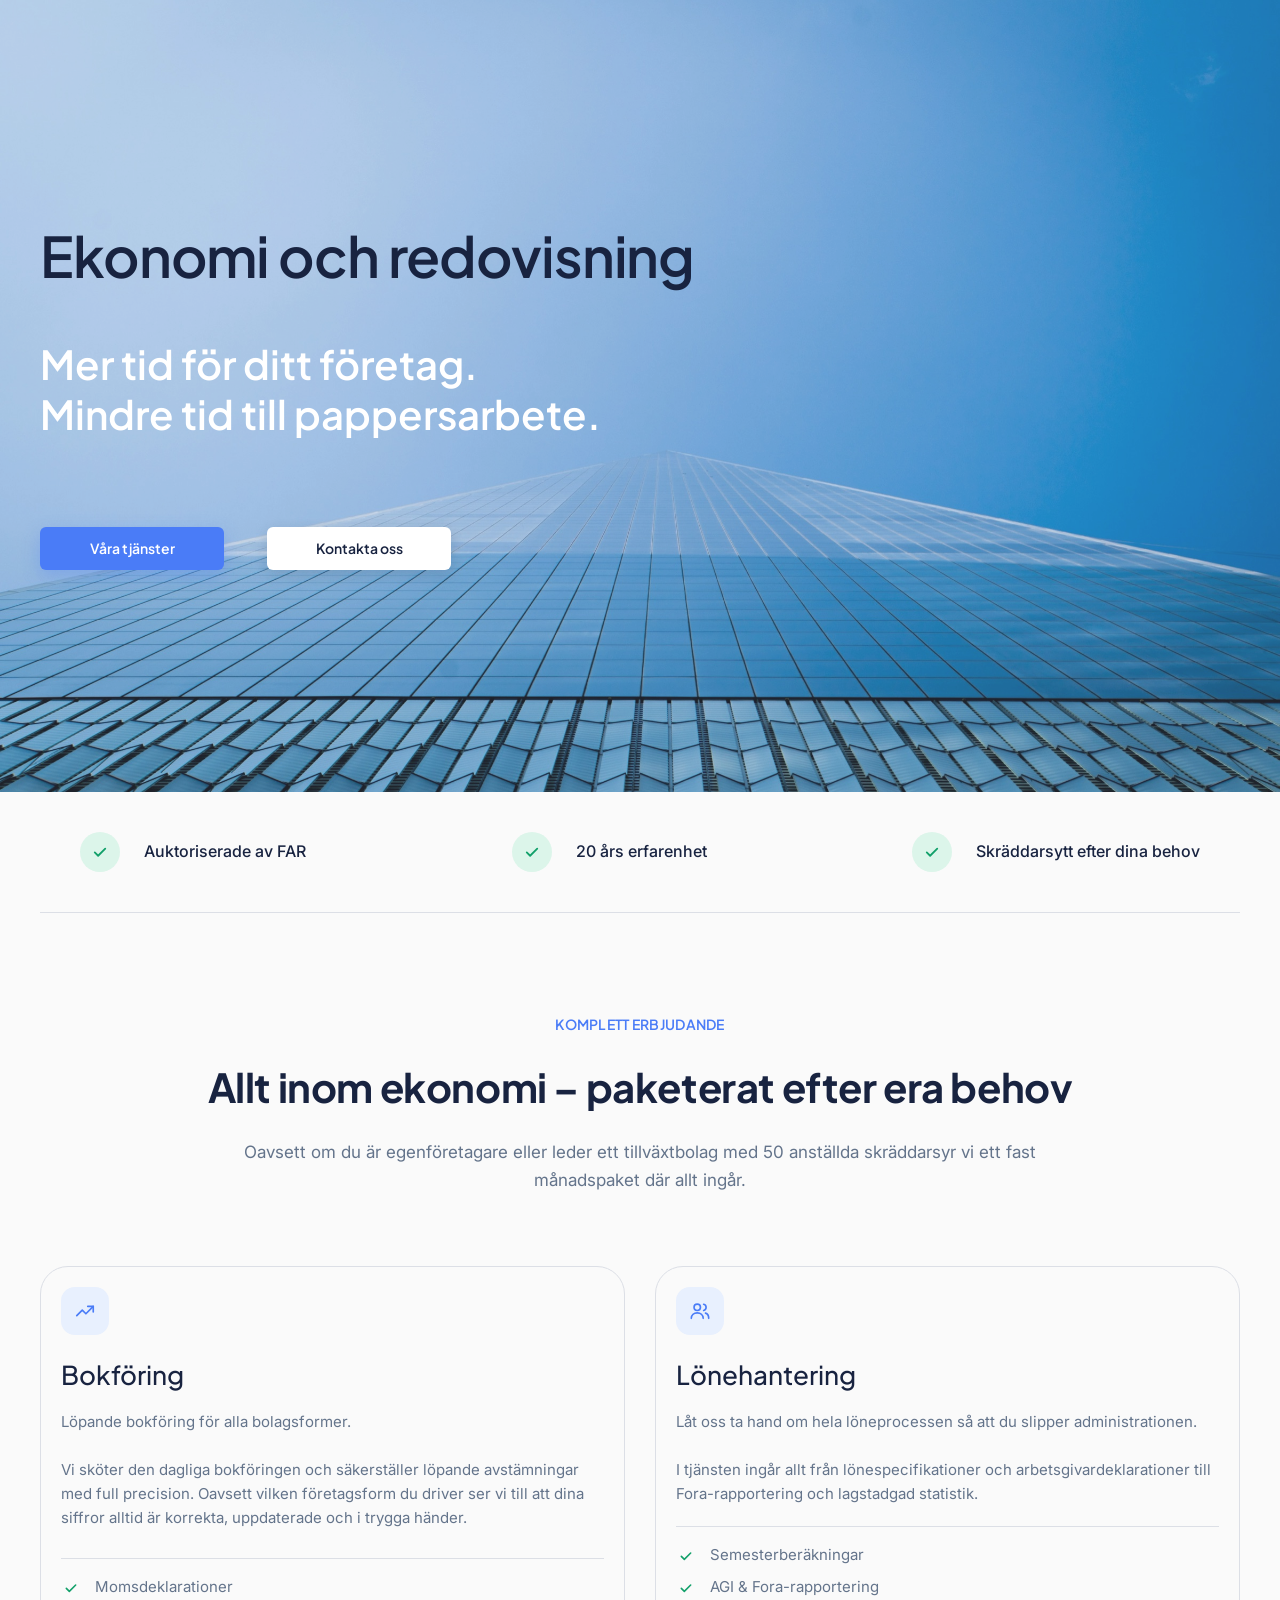
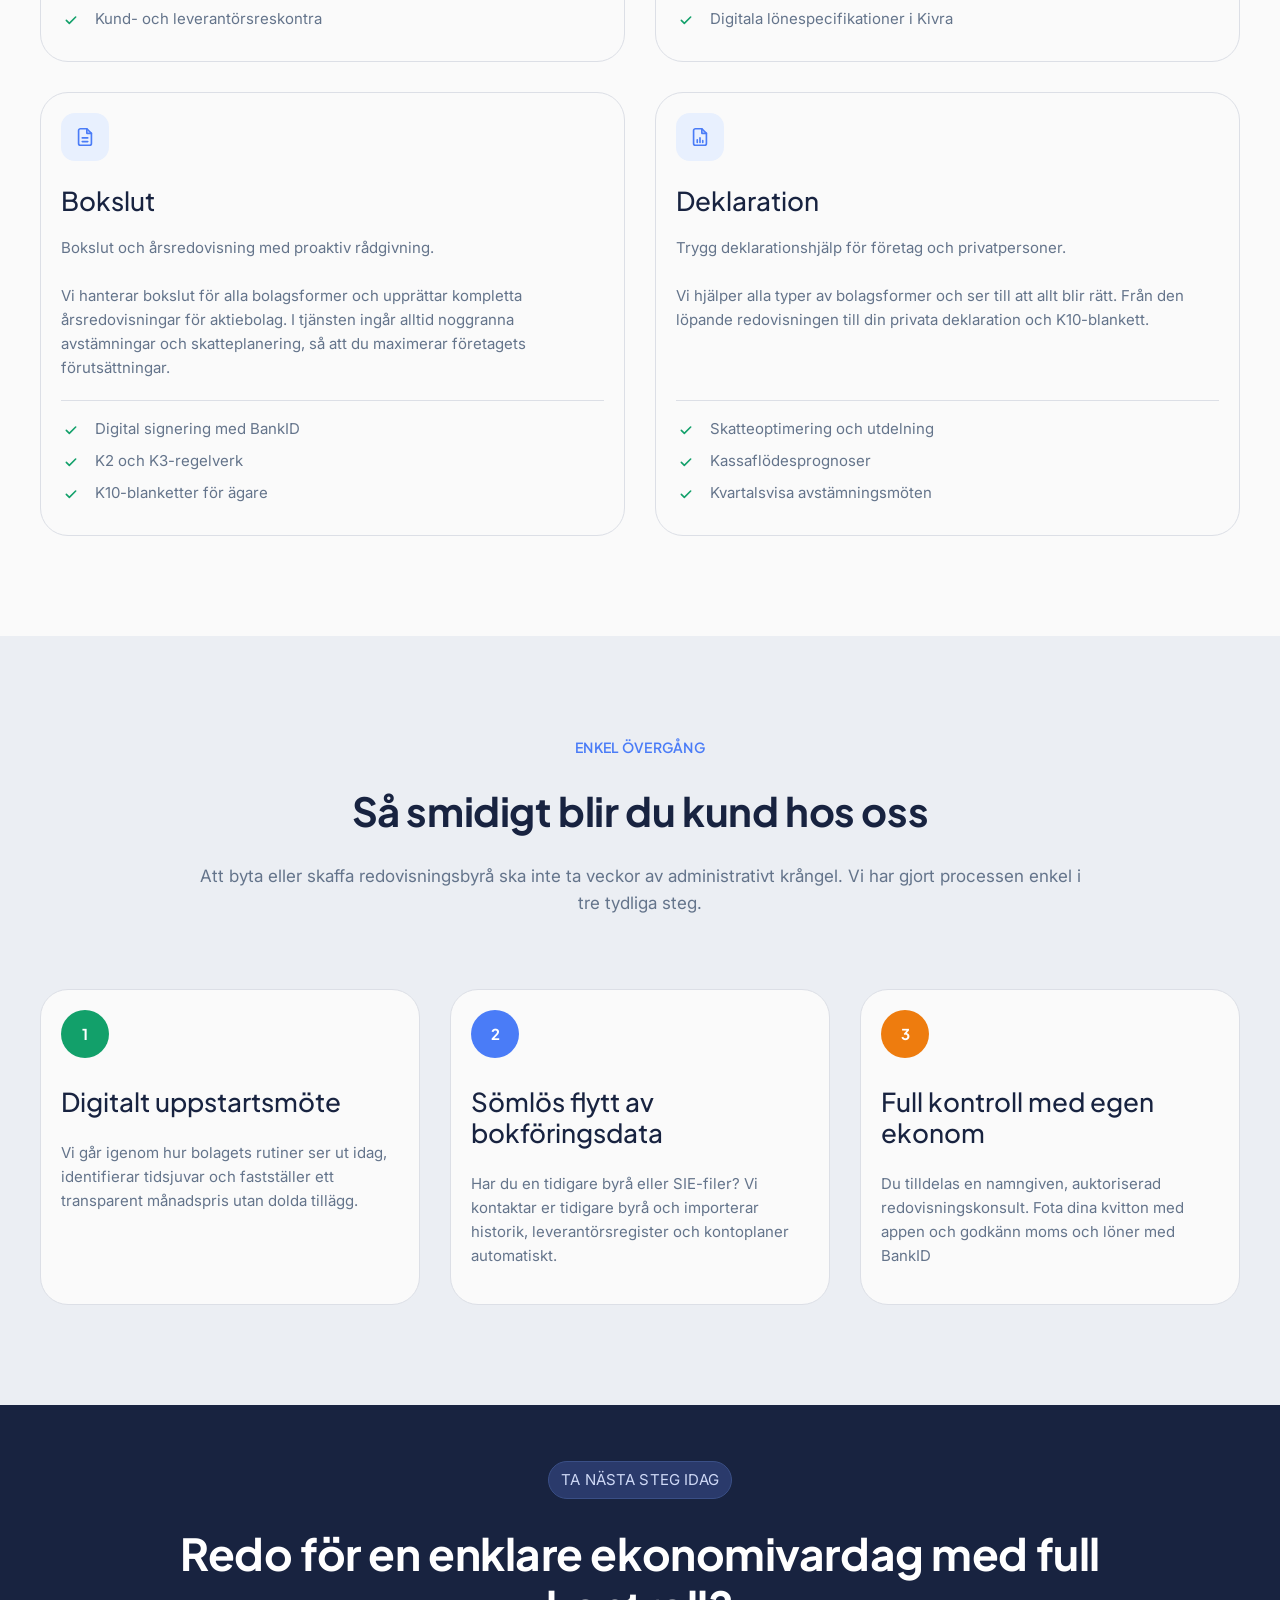
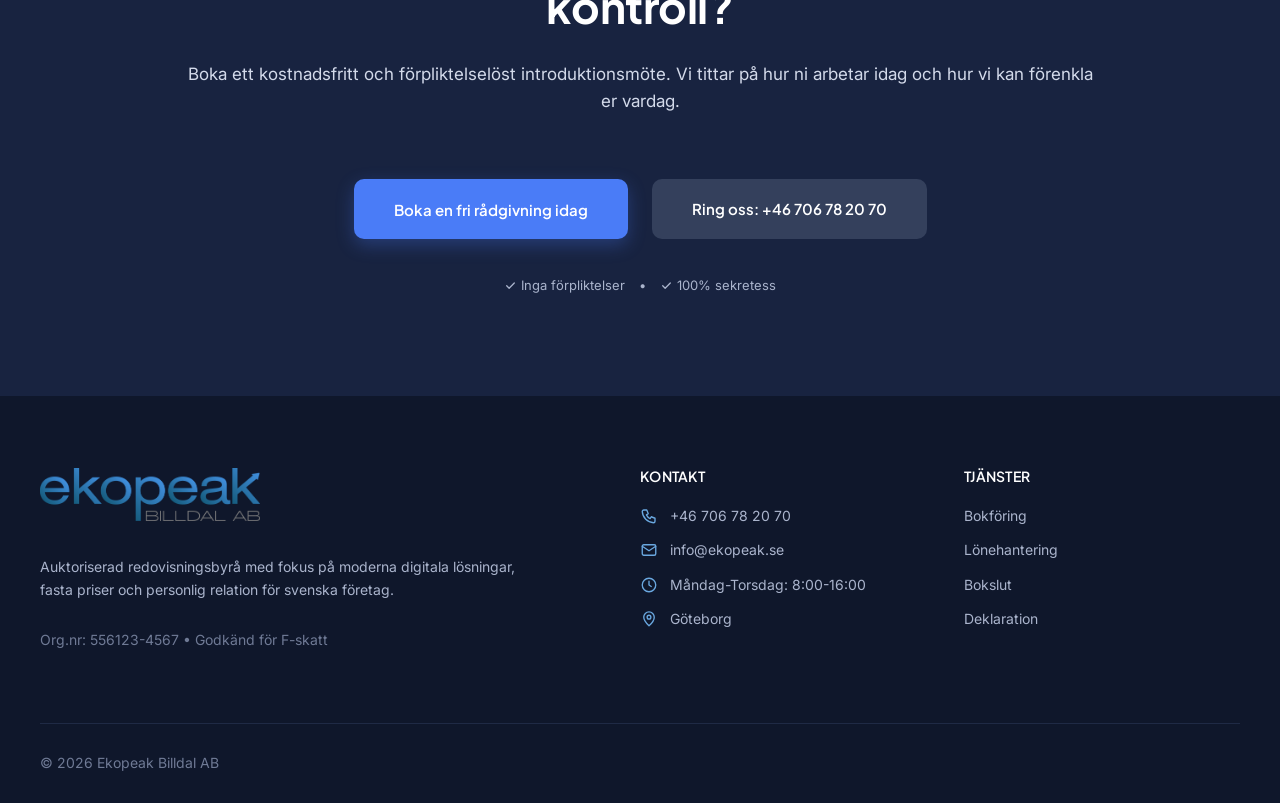
==== index.html @ 21f6565a "Hero-bild med högre upplösning Co-Authored-By: Claude Sonnet 5.5 <noreply@anthropic.com>" ====
<!DOCTYPE html>
<html lang="sv">
<head>
  <meta charset="UTF-8">
  <meta name="viewport" content="width=device-width, initial-scale=1.0">
  <title>Ekopeak – Ekonomi och redovisning</title>
  <meta name="description" content="Auktoriserad redovisningsbyrå med fokus på moderna digitala lösningar, fasta priser och personlig relation för svenska företag.">
  <link rel="preconnect" href="https://fonts.googleapis.com">
  <link rel="preconnect" href="https://fonts.gstatic.com" crossorigin>
  <link href="https://fonts.googleapis.com/css2?family=Inter:wght@400;500;600&family=Plus+Jakarta+Sans:wght@500;600;700&display=swap" rel="stylesheet">
  <link rel="stylesheet" href="css/style.css">
</head>
<body>

  <!-- Hero -->
  <header class="hero">
    <img class="hero__bg" src="images/hero.jpg" alt="">
    <div class="hero__overlay"></div>
    <div class="container hero__content">
      <h1>Ekonomi och redovisning</h1>
      <p class="hero__tagline">Mer tid för ditt företag.<br>Mindre tid till pappersarbete.</p>
      <div class="hero__actions">
        <a href="#tjanster" class="btn btn--primary">Våra tjänster</a>
        <a href="#kontakt" class="btn btn--white">Kontakta oss</a>
      </div>
    </div>
  </header>

  <main>
    <!-- Förtroendefält -->
    <section class="trust">
      <div class="container">
        <ul class="trust__list">
          <li><span class="check-circle"><svg viewBox="0 0 24 24"><path d="M5 12.5l4.5 4.5L19 7.5"/></svg></span>Auktoriserade av FAR</li>
          <li><span class="check-circle"><svg viewBox="0 0 24 24"><path d="M5 12.5l4.5 4.5L19 7.5"/></svg></span>20 års erfarenhet</li>
          <li><span class="check-circle"><svg viewBox="0 0 24 24"><path d="M5 12.5l4.5 4.5L19 7.5"/></svg></span>Skräddarsytt efter dina behov</li>
        </ul>
      </div>
    </section>

    <!-- Tjänster -->
    <section class="section" id="tjanster">
      <div class="container">
        <div class="section__head">
          <p class="eyebrow">Komplett erbjudande</p>
          <h2>Allt inom ekonomi – paketerat efter era behov</h2>
          <p class="lead">Oavsett om du är egenföretagare eller leder ett tillväxtbolag med 50 anställda skräddarsyr vi ett fast månadspaket där allt ingår.</p>
        </div>

        <div class="services">
          <article class="card service">
            <div class="service__icon">
              <svg viewBox="0 0 24 24"><path d="M3 17l6-6 4 4 8-8"/><path d="M15 7h6v6"/></svg>
            </div>
            <h3>Bokföring</h3>
            <p class="service__short">Löpande bokföring för alla bolagsformer.</p>
            <p>Vi sköter den dagliga bokföringen och säkerställer löpande avstämningar med full precision. Oavsett vilken företagsform du driver ser vi till att dina siffror alltid är korrekta, uppdaterade och i trygga händer.</p>
            <ul class="checklist">
              <li>Momsdeklarationer</li>
              <li>Kund- och leverantörsreskontra</li>
            </ul>
          </article>

          <article class="card service">
            <div class="service__icon">
              <svg viewBox="0 0 24 24"><circle cx="9" cy="8" r="3.5"/><path d="M2.5 20c0-3.6 2.9-6 6.5-6s6.5 2.4 6.5 6"/><path d="M16 4.6a3.5 3.5 0 010 6.8"/><path d="M18 14.3c2.2.7 3.5 2.6 3.5 5.7"/></svg>
            </div>
            <h3>Lönehantering</h3>
            <p class="service__short">Låt oss ta hand om hela löneprocessen så att du slipper administrationen.</p>
            <p>I tjänsten ingår allt från lönespecifikationer och arbetsgivardeklarationer till Fora-rapportering och lagstadgad statistik.</p>
            <ul class="checklist">
              <li>Semesterberäkningar</li>
              <li>AGI &amp; Fora-rapportering</li>
              <li>Digitala lönespecifikationer i Kivra</li>
            </ul>
          </article>

          <article class="card service">
            <div class="service__icon">
              <svg viewBox="0 0 24 24"><path d="M14 3H7a2 2 0 00-2 2v14a2 2 0 002 2h10a2 2 0 002-2V8z"/><path d="M14 3v5h5"/><path d="M9 13h6M9 17h6"/></svg>
            </div>
            <h3>Bokslut</h3>
            <p class="service__short">Bokslut och årsredovisning med proaktiv rådgivning.</p>
            <p>Vi hanterar bokslut för alla bolagsformer och upprättar kompletta årsredovisningar för aktiebolag. I tjänsten ingår alltid noggranna avstämningar och skatteplanering, så att du maximerar företagets förutsättningar.</p>
            <ul class="checklist">
              <li>Digital signering med BankID</li>
              <li>K2 och K3-regelverk</li>
              <li>K10-blanketter för ägare</li>
            </ul>
          </article>

          <article class="card service">
            <div class="service__icon">
              <svg viewBox="0 0 24 24"><path d="M14 3H7a2 2 0 00-2 2v14a2 2 0 002 2h10a2 2 0 002-2V8z"/><path d="M14 3v5h5"/><path d="M9 18v-3M12 18v-5M15 18v-2"/></svg>
            </div>
            <h3>Deklaration</h3>
            <p class="service__short">Trygg deklarationshjälp för företag och privatpersoner.</p>
            <p>Vi hjälper alla typer av bolagsformer och ser till att allt blir rätt. Från den löpande redovisningen till din privata deklaration och K10-blankett.</p>
            <ul class="checklist">
              <li>Skatteoptimering och utdelning</li>
              <li>Kassaflödesprognoser</li>
              <li>Kvartalsvisa avstämningsmöten</li>
            </ul>
          </article>
        </div>
      </div>
    </section>

    <!-- Så blir du kund -->
    <section class="section section--tinted">
      <div class="container">
        <div class="section__head">
          <p class="eyebrow">Enkel övergång</p>
          <h2>Så smidigt blir du kund hos oss</h2>
          <p class="lead">Att byta eller skaffa redovisningsbyrå ska inte ta veckor av administrativt krångel. Vi har gjort processen enkel i tre tydliga steg.</p>
        </div>

        <div class="steps">
          <article class="card step">
            <span class="step__num step__num--green">1</span>
            <h3>Digitalt uppstartsmöte</h3>
            <p>Vi går igenom hur bolagets rutiner ser ut idag, identifierar tidsjuvar och fastställer ett transparent månadspris utan dolda tillägg.</p>
          </article>
          <article class="card step">
            <span class="step__num step__num--blue">2</span>
            <h3>Sömlös flytt av bokföringsdata</h3>
            <p>Har du en tidigare byrå eller SIE-filer? Vi kontaktar er tidigare byrå och importerar historik, leverantörsregister och kontoplaner automatiskt.</p>
          </article>
          <article class="card step">
            <span class="step__num step__num--orange">3</span>
            <h3>Full kontroll med egen ekonom</h3>
            <p>Du tilldelas en namngiven, auktoriserad redovisningskonsult. Fota dina kvitton med appen och godkänn moms och löner med BankID</p>
          </article>
        </div>
      </div>
    </section>

    <!-- CTA -->
    <section class="cta" id="kontakt">
      <div class="container cta__inner">
        <span class="pill">Ta nästa steg idag</span>
        <h2>Redo för en enklare ekonomivardag med full kontroll?</h2>
        <p>Boka ett kostnadsfritt och förpliktelselöst introduktionsmöte. Vi tittar på hur ni arbetar idag och hur vi kan förenkla er vardag.</p>
        <div class="cta__actions">
          <button type="button" class="btn btn--primary btn--lg" data-open-booking>Boka en fri rådgivning idag</button>
          <a href="tel:+46706782070" class="btn btn--slate btn--lg">Ring oss: +46 706 78 20 70</a>
        </div>
        <ul class="cta__assurances">
          <li><svg viewBox="0 0 24 24"><path d="M5 12.5l4.5 4.5L19 7.5"/></svg>Inga förpliktelser</li>
          <li class="dot" aria-hidden="true">•</li>
          <li><svg viewBox="0 0 24 24"><path d="M5 12.5l4.5 4.5L19 7.5"/></svg>100% sekretess</li>
        </ul>
      </div>
    </section>
  </main>

  <!-- Footer -->
  <footer class="footer">
    <div class="container footer__grid">
      <div class="footer__brand">
        <a href="#" class="logo" aria-label="Ekopeak Billdal AB">
          <img src="images/logotyp_faerg.png" alt="Ekopeak Billdal AB" width="1039" height="248">
        </a>
        <p>Auktoriserad redovisningsbyrå med fokus på moderna digitala lösningar, fasta priser och personlig relation för svenska företag.</p>
        <p class="footer__meta">Org.nr: 556123-4567 • Godkänd för F-skatt</p>
      </div>
      <div class="footer__col">
        <h4>Kontakt</h4>
        <ul class="contact-list">
          <li>
            <svg viewBox="0 0 24 24" aria-hidden="true"><path d="M5 4h4l2 5-2.5 1.5a11 11 0 005 5L15 13l5 2v4a2 2 0 01-2 2A16 16 0 013 6a2 2 0 012-2z"/></svg>
            <a href="tel:+46706782070">+46 706 78 20 70</a>
          </li>
          <li>
            <svg viewBox="0 0 24 24" aria-hidden="true"><rect x="3" y="5" width="18" height="14" rx="2"/><path d="M3 7l9 6 9-6"/></svg>
            <a href="mailto:info@ekopeak.se">info@ekopeak.se</a>
          </li>
          <li>
            <svg viewBox="0 0 24 24" aria-hidden="true"><circle cx="12" cy="12" r="9"/><path d="M12 7v5l3 2"/></svg>
            <span>Måndag-Torsdag: 8:00-16:00</span>
          </li>
          <li>
            <svg viewBox="0 0 24 24" aria-hidden="true"><path d="M12 21s-7-6.2-7-11.5a7 7 0 0114 0C19 14.8 12 21 12 21z"/><circle cx="12" cy="9.5" r="2.5"/></svg>
            <span>Göteborg</span>
          </li>
        </ul>
      </div>
      <div class="footer__col">
        <h4>Tjänster</h4>
        <ul>
          <li><a href="#tjanster">Bokföring</a></li>
          <li><a href="#tjanster">Lönehantering</a></li>
          <li><a href="#tjanster">Bokslut</a></li>
          <li><a href="#tjanster">Deklaration</a></li>
        </ul>
      </div>
    </div>
    <div class="container footer__bottom">
      <p>© 2026 Ekopeak Billdal AB</p>
    </div>
  </footer>

  <!-- Bokningsformulär -->
  <dialog class="modal" id="booking-modal" aria-labelledby="booking-title">
    <button type="button" class="modal__close" data-close-booking aria-label="Stäng">
      <svg viewBox="0 0 24 24" aria-hidden="true"><path d="M6 6l12 12M18 6L6 18"/></svg>
    </button>
    <p class="eyebrow eyebrow--modal">Kostnadsfritt möte</p>
    <h2 id="booking-title">Boka en fri rådgivning</h2>
    <p class="modal__lead">Fyll i dina uppgifter så kontaktar vi dig så fort vi kan för att boka en tid som passar.</p>

    <form class="form" id="booking-form" novalidate>
      <input type="checkbox" name="botcheck" class="visually-hidden" tabindex="-1" autocomplete="off" aria-hidden="true">
      <div class="field">
        <label for="f-name">Ditt namn *</label>
        <input id="f-name" name="name" type="text" placeholder="t.ex. Anna Andersson" autocomplete="name" required>
      </div>
      <div class="field-row">
        <div class="field">
          <label for="f-company">Företagsnamn *</label>
          <input id="f-company" name="company" type="text" placeholder="Företaget AB" autocomplete="organization" required>
        </div>
        <div class="field">
          <label for="f-phone">Telefonnummer *</label>
          <input id="f-phone" name="phone" type="tel" placeholder="070-123 45 67" autocomplete="tel" required>
        </div>
      </div>
      <div class="field">
        <label for="f-email">E-postadress *</label>
        <input id="f-email" name="email" type="email" placeholder="anna@foretaget.se" autocomplete="email" required>
      </div>
      <div class="field">
        <label for="f-message">Ditt meddelande *</label>
        <textarea id="f-message" name="message" rows="4" placeholder="Berätta kort varför du kontaktar oss och vad du vill ha hjälp med" required></textarea>
      </div>
      <button type="submit" class="btn btn--primary btn--submit">Skicka bokningsförfrågan</button>
      <p class="form__status" id="form-status" role="status" aria-live="polite" hidden></p>
      <p class="form__note">Vi behandlar dina uppgifter enligt GDPR. Inga dolda förpliktelser.</p>
    </form>

    <div class="success" id="booking-success" hidden>
      <div class="success__icon"><svg viewBox="0 0 24 24" aria-hidden="true"><path d="M5 12.5l4.5 4.5L19 7.5"/></svg></div>
      <h3>Tack för din förfrågan!</h3>
      <p>Vi har tagit emot ditt meddelande och kontaktar dig så fort vi kan.</p>
      <button type="button" class="btn btn--primary" data-close-booking>Stäng</button>
    </div>
  </dialog>

  <script src="js/main.js"></script>
</body>
</html>
---- css/style.css ----
:root {
  --navy: #182340;
  --navy-deep: #0f172b;
  --text: #1a2238;
  --muted: #64748b;
  --blue: #4a7cf7;
  --blue-soft: #e8f0fe;
  --green: #12a06a;
  --orange: #ee7c0e;
  --bg: #fafafa;
  --bg-tint: #ebeef3;
  --border: #dcdfe6;
  --radius: 28px;
  --font-head: "Plus Jakarta Sans", system-ui, sans-serif;
  --font-body: "Inter", system-ui, sans-serif;
}

*, *::before, *::after { box-sizing: border-box; }

html { scroll-behavior: smooth; }

body {
  margin: 0;
  font-family: var(--font-body);
  font-size: 16px;
  line-height: 1.6;
  color: var(--text);
  background: var(--bg);
  -webkit-font-smoothing: antialiased;
}

h1, h2, h3, h4 { font-family: var(--font-head); margin: 0; line-height: 1.2; }
p { margin: 0; }
ul { list-style: none; margin: 0; padding: 0; }
a { color: inherit; text-decoration: none; }

.container { width: min(1200px, 100% - 48px); margin-inline: auto; }

/* Buttons */
.btn {
  display: inline-flex; align-items: center; justify-content: center;
  padding: 12px 30px; border-radius: 6px;
  font-family: var(--font-head); font-weight: 600; font-size: 14px;
  transition: transform .2s, box-shadow .2s, background-color .2s;
}
.btn:hover { transform: translateY(-2px); }
.btn--primary { background: var(--blue); color: #fff; box-shadow: 0 6px 18px rgba(74,124,247,.3); }
.btn--primary:hover { background: #3a6ae6; }
.btn--white { background: #fff; color: var(--navy); box-shadow: 0 4px 14px rgba(15,23,43,.12); }
.btn--slate { background: #34405c; color: #fff; }
.btn--slate:hover { background: #3d4a69; }
.btn--lg { padding: 18px 40px; font-size: 15px; border-radius: 10px; }
button.btn { border: 0; cursor: pointer; }

/* Hero */
.hero {
  position: relative; overflow: hidden; isolation: isolate;
  min-height: 88vh; min-height: 88svh; display: flex; align-items: center;
  background: #eef1f6;
}
.hero__bg {
  position: absolute; inset: 0; z-index: -2;
  width: 100%; height: 100%;
  object-fit: cover; object-position: 50% 70%;
}
.hero__overlay {
  position: absolute; inset: 0; z-index: -1;
  background: rgba(148, 169, 210, .2); /* #94A9D2 med 20 % opacitet */
}
.hero__content { padding-block: 80px; }
.hero h1 { font-size: clamp(36px, 5vw, 56px); font-weight: 600; color: var(--navy); letter-spacing: -.02em; }
.hero__tagline {
  margin-top: 50px; font-family: var(--font-head); font-weight: 600;
  font-size: clamp(24px, 3.2vw, 40px); line-height: 1.25; color: #fff;
}
.hero__actions { display: flex; flex-wrap: wrap; gap: 43px; margin-top: 88px; }
.hero__actions .btn { min-width: 184px; height: 43px; padding-block: 0; }

/* Trust bar */
.trust { padding: 40px 0 0; }
.trust__list {
  display: flex; justify-content: space-between; flex-wrap: wrap; gap: 20px;
  padding: 0 40px 40px; border-bottom: 1px solid var(--border);
}
.trust__list li { display: flex; align-items: center; gap: 24px; font-weight: 500; color: var(--navy); }
.check-circle {
  display: grid; place-items: center; width: 40px; height: 40px; border-radius: 50%;
  background: #dcf5ea; flex: none;
}
.check-circle svg { width: 18px; height: 18px; fill: none; stroke: var(--green); stroke-width: 2.4; stroke-linecap: round; stroke-linejoin: round; }

/* Sections */
.section { padding: 100px 0; }
.section--tinted { background: var(--bg-tint); }
.section__head { text-align: center; max-width: 900px; margin: 0 auto 72px; }
.eyebrow {
  font-family: var(--font-head); font-weight: 600; font-size: 14px;
  text-transform: uppercase; letter-spacing: .02em; color: var(--blue); margin-bottom: 28px;
}
.section__head h2 { font-size: clamp(28px, 3.4vw, 40px); font-weight: 700; color: var(--navy); letter-spacing: -.01em; }
.lead { margin-top: 28px; font-size: 17px; color: var(--muted); }

.card {
  background: var(--bg); border: 1px solid var(--border); border-radius: var(--radius);
}

/* Tjänstekort */
.services { display: grid; grid-template-columns: repeat(2, 1fr); gap: 30px; max-width: 1300px; margin: 0 auto; }
.service {
  display: flex; flex-direction: column; padding: 20px 20px 30px;
  transition: transform .3s ease, box-shadow .3s ease, border-color .3s ease, background-color .3s ease;
}
.service:hover,
.service.is-active {
  transform: translateY(-8px);
  border-color: var(--blue);
  background: #fff;
  box-shadow: 0 22px 44px -12px rgba(74,124,247,.28);
}
.service__icon {
  display: grid; place-items: center; width: 48px; height: 48px; border-radius: 14px;
  background: var(--blue-soft); margin-bottom: 24px;
  transition: background-color .3s ease, transform .3s ease;
}
.service__icon svg { width: 22px; height: 22px; fill: none; stroke: var(--blue); stroke-width: 1.8; stroke-linecap: round; stroke-linejoin: round; transition: stroke .3s ease; }
.service:hover .service__icon,
.service.is-active .service__icon { background: var(--blue); transform: scale(1.08) rotate(-4deg); }
.service:hover .service__icon svg,
.service.is-active .service__icon svg { stroke: #fff; }
.service h3 { font-size: 26px; font-weight: 500; color: var(--navy); margin-bottom: 20px; }
.service p { font-size: 15px; color: var(--muted); }
.service__short { margin-bottom: 24px; }
.checklist {
  margin-top: auto; padding-top: 16px; border-top: 1px solid var(--border);
  display: grid; gap: 8px;
}
.service > p:not(.service__short) { margin-bottom: 20px; }
.checklist li {
  position: relative; padding-left: 34px; font-size: 15px; color: var(--muted);
}
.checklist li::before {
  content: ""; position: absolute; left: 2px; top: 5px; width: 16px; height: 16px;
  background: var(--green);
  -webkit-mask: url("data:image/svg+xml,%3Csvg xmlns='http://www.w3.org/2000/svg' viewBox='0 0 24 24' fill='none' stroke='black' stroke-width='2.4' stroke-linecap='round' stroke-linejoin='round'%3E%3Cpath d='M5 12.5l4.5 4.5L19 7.5'/%3E%3C/svg%3E") center / contain no-repeat;
          mask: url("data:image/svg+xml,%3Csvg xmlns='http://www.w3.org/2000/svg' viewBox='0 0 24 24' fill='none' stroke='black' stroke-width='2.4' stroke-linecap='round' stroke-linejoin='round'%3E%3Cpath d='M5 12.5l4.5 4.5L19 7.5'/%3E%3C/svg%3E") center / contain no-repeat;
}

/* Steg */
.steps { display: grid; grid-template-columns: repeat(3, 1fr); gap: 30px; max-width: 1300px; margin: 0 auto; }
.step { padding: 20px 20px 36px; border-radius: 28px; }
.step__num {
  display: grid; place-items: center; width: 48px; height: 48px; border-radius: 50%;
  color: #fff; font-family: var(--font-head); font-weight: 700; font-size: 15px; margin-bottom: 28px;
}
.step__num--green { background: var(--green); }
.step__num--blue { background: var(--blue); }
.step__num--orange { background: var(--orange); }
.step h3 { font-size: 26px; font-weight: 500; color: var(--navy); margin-bottom: 24px; }
.step p { font-size: 15px; color: var(--muted); }

/* CTA */
.cta { background: var(--navy); color: #fff; padding: 56px 0 100px; text-align: center; }
.cta__inner { max-width: 920px; }
.pill {
  display: inline-block; padding: 6px 12px; border-radius: 999px; border: 1px solid #3a4f86;
  background: #2a3a6b; color: #cfd9f6; font-size: 15px; text-transform: uppercase; letter-spacing: .01em;
}
.cta h2 { margin-top: 28px; font-size: clamp(30px, 4vw, 44px); font-weight: 700; letter-spacing: -.01em; }
.cta p { margin-top: 28px; color: #d3daea; font-size: 17px; }
.cta__actions { display: flex; flex-wrap: wrap; justify-content: center; gap: 24px; margin-top: 64px; }
.cta__assurances { display: flex; justify-content: center; align-items: center; gap: 14px; margin-top: 36px; font-size: 13px; color: #aab4cc; }
.cta__assurances li { display: flex; align-items: center; gap: 4px; }
.cta__assurances svg { width: 13px; height: 13px; fill: none; stroke: currentColor; stroke-width: 2.4; stroke-linecap: round; stroke-linejoin: round; }

/* Footer */
.footer { background: var(--navy-deep); color: #aab4cc; padding-top: 72px; }
.footer__grid { display: grid; grid-template-columns: 2fr 1fr 1fr; gap: 48px; }
.logo { display: inline-block; margin-bottom: 28px; }
.logo img { display: block; width: 220px; height: auto; }
.footer__brand p { max-width: 480px; font-size: 14px; }
.footer__meta { margin-top: 28px; color: #6f7a95; }
.footer__col h4 { font-size: 14px; font-weight: 600; text-transform: uppercase; letter-spacing: .02em; color: #fff; margin-bottom: 20px; }
.footer__col ul { display: grid; gap: 12px; font-size: 14px; }
.contact-list li { display: flex; align-items: center; gap: 12px; }
.contact-list svg { width: 18px; height: 18px; flex: none; fill: none; stroke: #6aa8e0; stroke-width: 1.8; stroke-linecap: round; stroke-linejoin: round; }
.footer__col a { transition: color .2s; }
.footer__col a:hover { color: #fff; }
.footer__bottom { margin-top: 72px; padding: 28px 0; border-top: 1px solid #1f2a45; font-size: 14px; color: #6f7a95; }

/* Bokningsmodal */
.modal {
  width: min(512px, 100% - 32px); max-height: calc(100vh - 32px); overflow-y: auto;
  margin: auto; padding: 44px 33px 32px; border: 0; border-radius: 24px;
  background: #fff; color: var(--text);
  box-shadow: 0 30px 80px rgba(8, 12, 28, .45);
}
.modal[open] { animation: modal-in .25s ease; }
.modal::backdrop { background: rgba(15, 23, 43, .6); backdrop-filter: blur(6px); -webkit-backdrop-filter: blur(6px); }
@keyframes modal-in { from { opacity: 0; transform: translateY(16px) scale(.98); } }
.modal__close {
  position: absolute; top: 22px; right: 22px; width: 36px; height: 36px; padding: 0;
  display: grid; place-items: center; border: 0; border-radius: 50%; background: none; cursor: pointer;
  color: #475569; transition: background-color .2s;
}
.modal__close:hover { background: #eef1f6; }
.modal__close svg { width: 20px; height: 20px; fill: none; stroke: currentColor; stroke-width: 2; stroke-linecap: round; }
.eyebrow--modal { margin-bottom: 8px; letter-spacing: .14em; font-size: 13px; }
.modal h2 { font-size: 28px; font-weight: 700; color: var(--navy); letter-spacing: -.01em; }
.modal__lead { margin-top: 8px; font-size: 15px; color: var(--muted); }
.form { margin-top: 28px; display: grid; gap: 18px; }
.field { display: grid; gap: 8px; }
.field-row { display: grid; grid-template-columns: 1fr 1fr; gap: 16px; }
.field label { font-size: 14px; font-weight: 600; color: var(--navy); }
.field input, .field textarea {
  width: 100%; padding: 0 14px; height: 42px; border: 1px solid var(--border); border-radius: 8px;
  font: inherit; font-size: 15px; color: var(--text); background: #fff;
  transition: border-color .2s, box-shadow .2s;
}
.field textarea { height: auto; min-height: 110px; padding: 11px 14px; resize: vertical; line-height: 1.5; }
.field input::placeholder, .field textarea::placeholder { color: #94a0b4; }
.field input:focus, .field textarea:focus { outline: 0; border-color: var(--blue); box-shadow: 0 0 0 3px rgba(74, 124, 247, .2); }
.field input:user-invalid, .field textarea:user-invalid { border-color: #e5484d; }
.btn--submit { width: 100%; height: 48px; padding: 0; border: 0; border-radius: 12px; font-size: 16px; cursor: pointer; margin-top: 6px; }
.form__note { text-align: center; font-size: 13px; color: var(--muted); }

.visually-hidden { position: absolute; width: 1px; height: 1px; overflow: hidden; clip: rect(0 0 0 0); white-space: nowrap; }
.btn--submit:disabled { opacity: .7; cursor: progress; }
.form__status { padding: 10px 14px; border-radius: 8px; background: #fdecec; color: #b42318; font-size: 14px; }
.success { text-align: center; padding: 24px 0 8px; }
.success[hidden], .form[hidden], .form__status[hidden] { display: none; }
.success__icon { display: grid; place-items: center; width: 64px; height: 64px; margin: 0 auto 20px; border-radius: 50%; background: #dcf5ea; }
.success__icon svg { width: 30px; height: 30px; fill: none; stroke: var(--green); stroke-width: 2.4; stroke-linecap: round; stroke-linejoin: round; }
.success h3 { font-size: 24px; font-weight: 700; color: var(--navy); }
.success p { margin: 10px 0 28px; color: var(--muted); }

/* Responsivt */
@media (max-width: 960px) {
  .services, .steps { grid-template-columns: 1fr; }
  .footer__grid { grid-template-columns: 1fr 1fr; }
  .footer__brand { grid-column: 1 / -1; }
  .trust__list { padding-inline: 0; }
  .section { padding: 72px 0; }
}
@media (max-width: 560px) {
  .hero { min-height: 88vh; min-height: 88svh; }
  .hero__actions { margin-top: 36px; gap: 16px; }
  .footer__grid { grid-template-columns: 1fr; }
  .cta__actions { gap: 16px; margin-top: 40px; }
  .btn--lg { padding: 16px 28px; width: 100%; }
  .field-row { grid-template-columns: 1fr; }
  .modal { padding: 40px 20px 24px; }
  /* Skicka-knappen följer med längst ner så att den alltid syns */
  .btn--submit { position: sticky; bottom: 0; z-index: 1; box-shadow: 0 8px 22px rgba(74, 124, 247, .45); }
}

@media (prefers-reduced-motion: reduce) {
  html { scroll-behavior: auto; }
  .service, .service__icon, .btn { transition: none; }
}
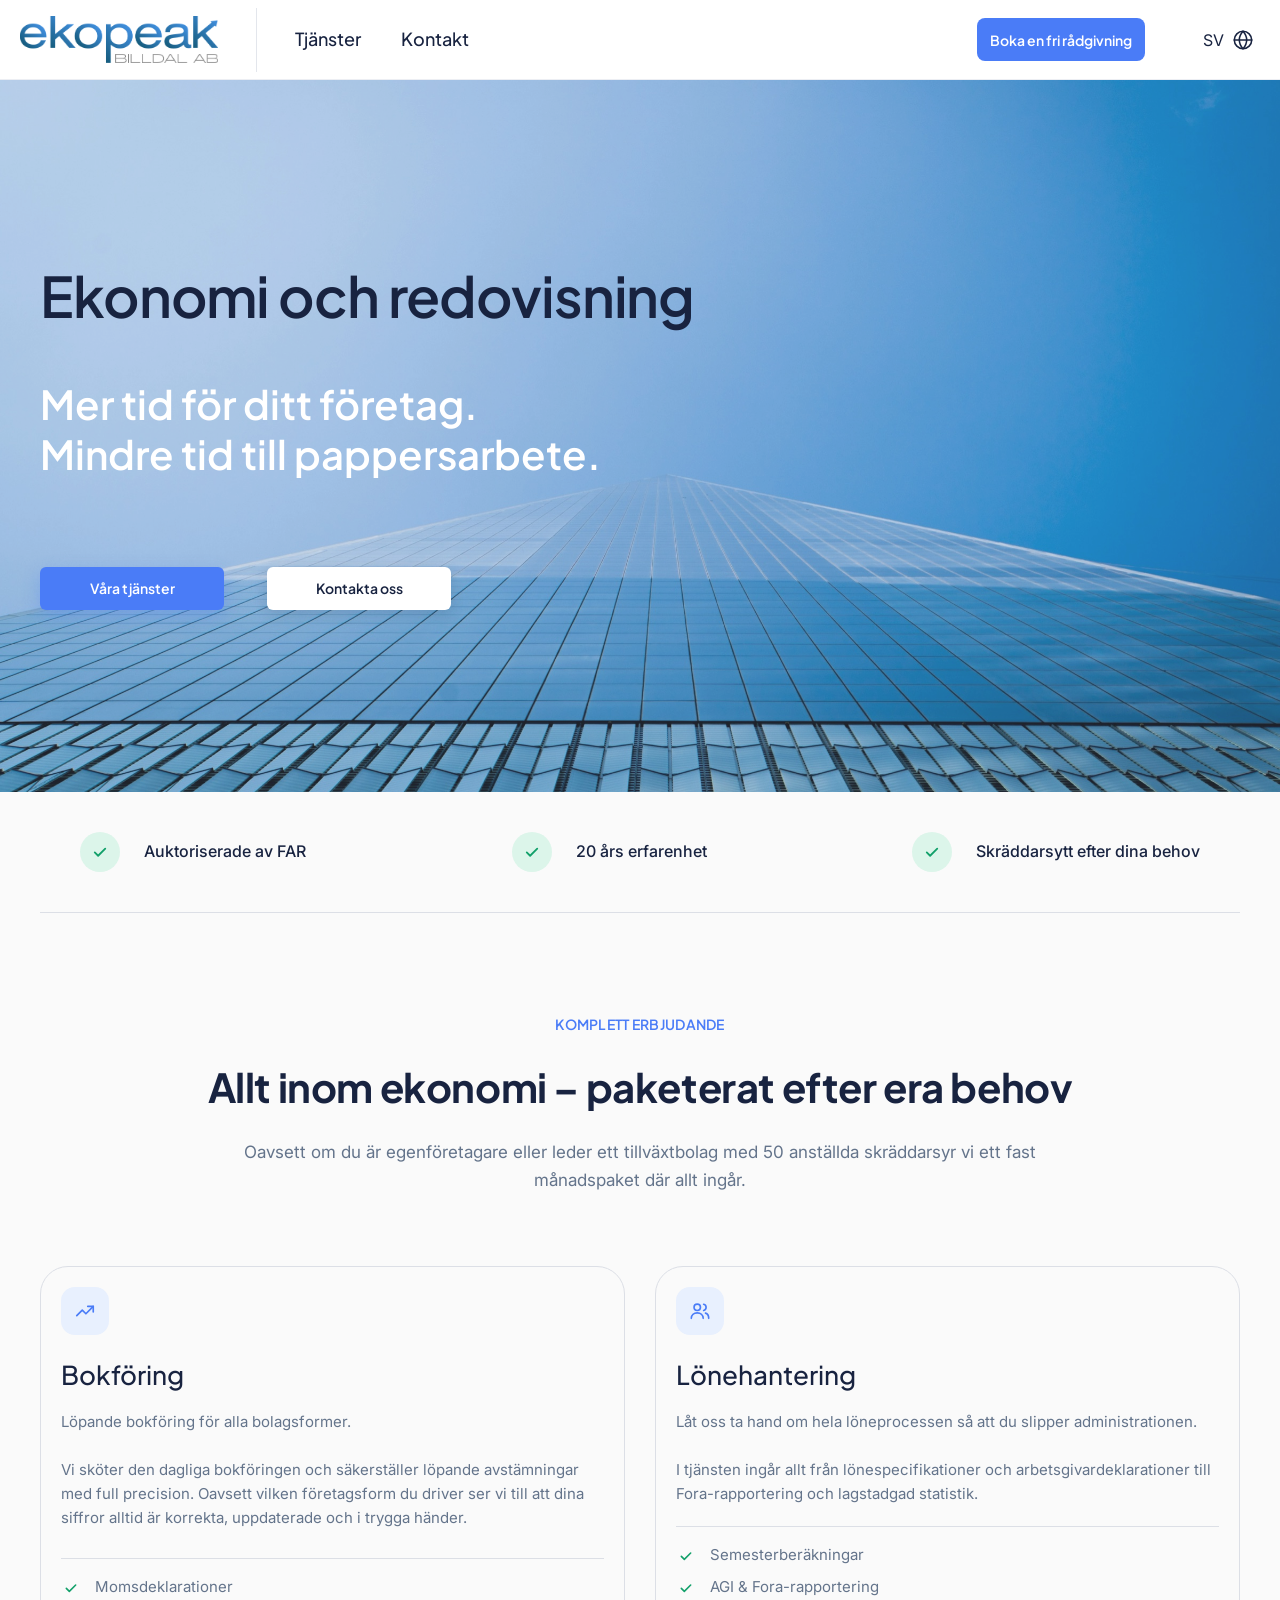
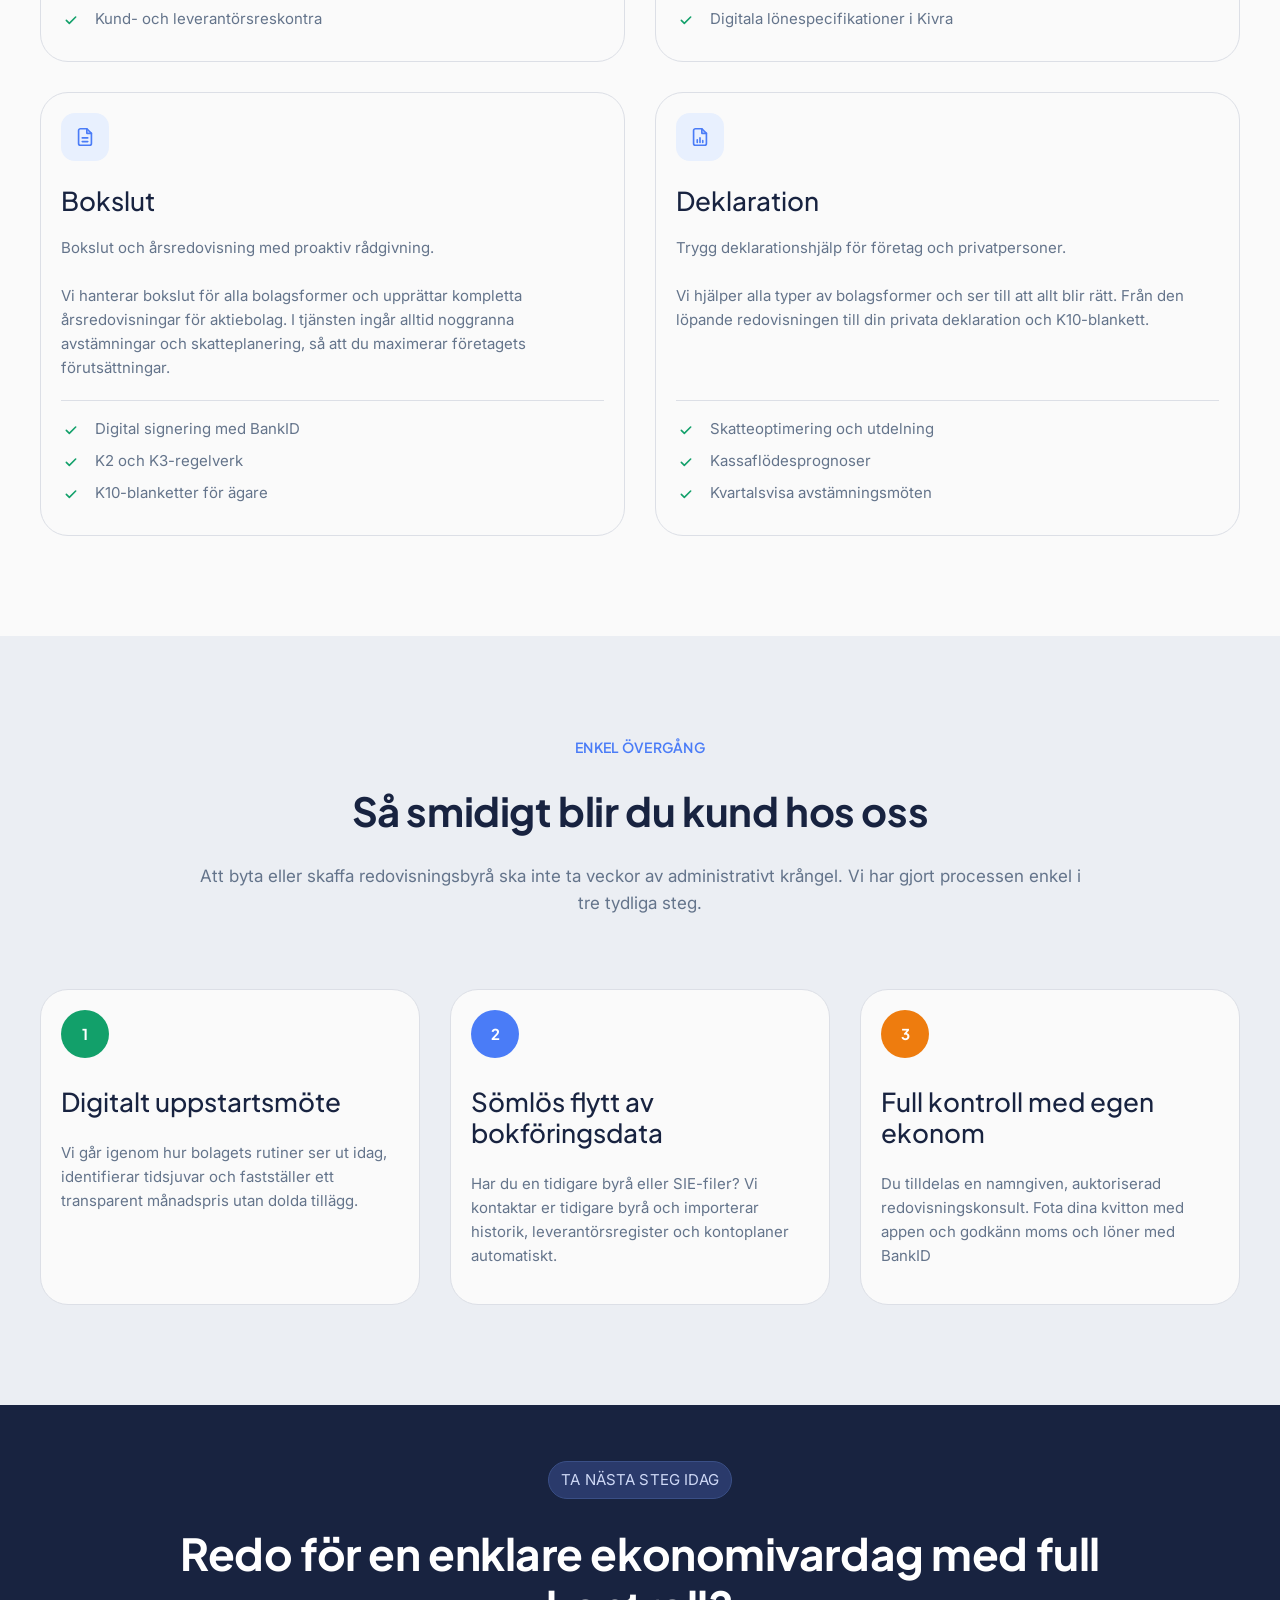
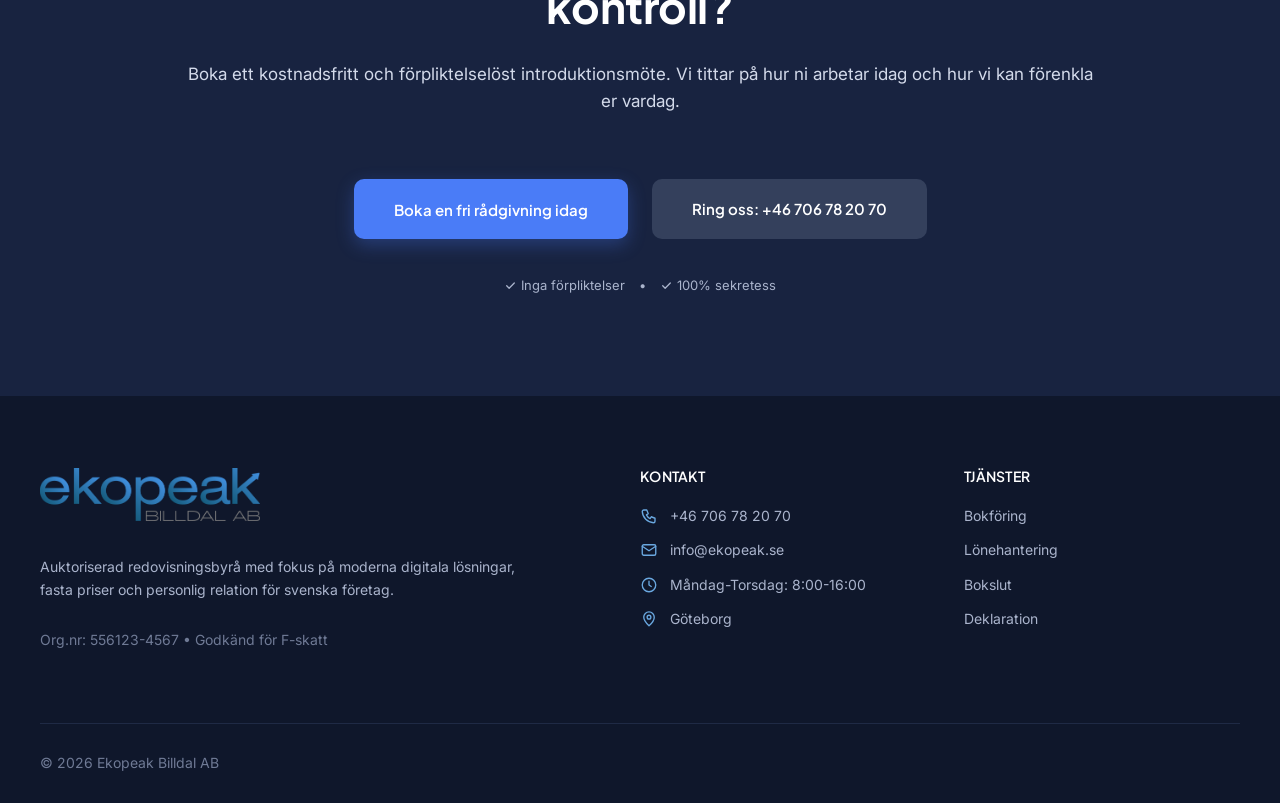
==== commit 2739b980: "Header med språkväxlare (SV/EN) och engelsk översättning Co-Authored-By: Claude Sonnet 5.5 <noreply@" ====
--- a/index.html
+++ b/index.html
@@ -12,28 +12,49 @@
 </head>
 <body>
 
+  <!-- Header -->
+  <div class="site-header" id="top">
+    <div class="site-header__inner">
+      <a href="#top" class="site-header__logo" aria-label="Ekopeak Billdal AB">
+        <img src="images/logotyp_faerg.png" alt="Ekopeak Billdal AB" width="1039" height="248">
+      </a>
+      <span class="site-header__divider" aria-hidden="true"></span>
+      <nav class="site-header__nav" aria-label="Huvudmeny" data-i18n-aria-label="nav_label">
+        <a href="#tjanster" data-i18n="nav_services">Tjänster</a>
+        <a href="#kontakt" data-i18n="nav_contact">Kontakt</a>
+      </nav>
+      <div class="site-header__right">
+        <button type="button" class="btn btn--primary btn--header" data-open-booking data-i18n="book_cta">Boka en fri rådgivning</button>
+        <button type="button" class="lang" id="lang-toggle" aria-label="Byt språk / Change language">
+          <span id="lang-label">SV</span>
+          <svg viewBox="0 0 24 24" aria-hidden="true"><circle cx="12" cy="12" r="9.5"/><path d="M2.5 12h19"/><path d="M12 2.5c2.6 2.8 4 6 4 9.5s-1.4 6.7-4 9.5c-2.6-2.8-4-6-4-9.5s1.4-6.7 4-9.5z"/></svg>
+        </button>
+      </div>
+    </div>
+  </div>
+
   <!-- Hero -->
-  <header class="hero">
+  <section class="hero">
     <img class="hero__bg" src="images/hero.jpg" alt="">
     <div class="hero__overlay"></div>
     <div class="container hero__content">
-      <h1>Ekonomi och redovisning</h1>
-      <p class="hero__tagline">Mer tid för ditt företag.<br>Mindre tid till pappersarbete.</p>
+      <h1 data-i18n="hero_h1">Ekonomi och redovisning</h1>
+      <p class="hero__tagline" data-i18n="hero_tag">Mer tid för ditt företag.<br>Mindre tid till pappersarbete.</p>
       <div class="hero__actions">
-        <a href="#tjanster" class="btn btn--primary">Våra tjänster</a>
-        <a href="#kontakt" class="btn btn--white">Kontakta oss</a>
-      </div>
-    </div>
-  </header>
+        <a href="#tjanster" class="btn btn--primary" data-i18n="hero_btn1">Våra tjänster</a>
+        <a href="#kontakt" class="btn btn--white" data-i18n="hero_btn2">Kontakta oss</a>
+      </div>
+    </div>
+  </section>
 
   <main>
     <!-- Förtroendefält -->
     <section class="trust">
       <div class="container">
         <ul class="trust__list">
-          <li><span class="check-circle"><svg viewBox="0 0 24 24"><path d="M5 12.5l4.5 4.5L19 7.5"/></svg></span>Auktoriserade av FAR</li>
-          <li><span class="check-circle"><svg viewBox="0 0 24 24"><path d="M5 12.5l4.5 4.5L19 7.5"/></svg></span>20 års erfarenhet</li>
-          <li><span class="check-circle"><svg viewBox="0 0 24 24"><path d="M5 12.5l4.5 4.5L19 7.5"/></svg></span>Skräddarsytt efter dina behov</li>
+          <li><span class="check-circle"><svg viewBox="0 0 24 24"><path d="M5 12.5l4.5 4.5L19 7.5"/></svg></span><span data-i18n="trust1">Auktoriserade av FAR</span></li>
+          <li><span class="check-circle"><svg viewBox="0 0 24 24"><path d="M5 12.5l4.5 4.5L19 7.5"/></svg></span><span data-i18n="trust2">20 års erfarenhet</span></li>
+          <li><span class="check-circle"><svg viewBox="0 0 24 24"><path d="M5 12.5l4.5 4.5L19 7.5"/></svg></span><span data-i18n="trust3">Skräddarsytt efter dina behov</span></li>
         </ul>
       </div>
     </section>
@@ -42,9 +63,9 @@
     <section class="section" id="tjanster">
       <div class="container">
         <div class="section__head">
-          <p class="eyebrow">Komplett erbjudande</p>
-          <h2>Allt inom ekonomi – paketerat efter era behov</h2>
-          <p class="lead">Oavsett om du är egenföretagare eller leder ett tillväxtbolag med 50 anställda skräddarsyr vi ett fast månadspaket där allt ingår.</p>
+          <p class="eyebrow" data-i18n="svc_eyebrow">Komplett erbjudande</p>
+          <h2 data-i18n="svc_h2">Allt inom ekonomi – paketerat efter era behov</h2>
+          <p class="lead" data-i18n="svc_lead">Oavsett om du är egenföretagare eller leder ett tillväxtbolag med 50 anställda skräddarsyr vi ett fast månadspaket där allt ingår.</p>
         </div>
 
         <div class="services">
@@ -52,12 +73,12 @@
             <div class="service__icon">
               <svg viewBox="0 0 24 24"><path d="M3 17l6-6 4 4 8-8"/><path d="M15 7h6v6"/></svg>
             </div>
-            <h3>Bokföring</h3>
-            <p class="service__short">Löpande bokföring för alla bolagsformer.</p>
-            <p>Vi sköter den dagliga bokföringen och säkerställer löpande avstämningar med full precision. Oavsett vilken företagsform du driver ser vi till att dina siffror alltid är korrekta, uppdaterade och i trygga händer.</p>
-            <ul class="checklist">
-              <li>Momsdeklarationer</li>
-              <li>Kund- och leverantörsreskontra</li>
+            <h3 data-i18n="s1_h">Bokföring</h3>
+            <p class="service__short" data-i18n="s1_short">Löpande bokföring för alla bolagsformer.</p>
+            <p data-i18n="s1_p">Vi sköter den dagliga bokföringen och säkerställer löpande avstämningar med full precision. Oavsett vilken företagsform du driver ser vi till att dina siffror alltid är korrekta, uppdaterade och i trygga händer.</p>
+            <ul class="checklist">
+              <li data-i18n="s1_l1">Momsdeklarationer</li>
+              <li data-i18n="s1_l2">Kund- och leverantörsreskontra</li>
             </ul>
           </article>
 
@@ -65,13 +86,13 @@
             <div class="service__icon">
               <svg viewBox="0 0 24 24"><circle cx="9" cy="8" r="3.5"/><path d="M2.5 20c0-3.6 2.9-6 6.5-6s6.5 2.4 6.5 6"/><path d="M16 4.6a3.5 3.5 0 010 6.8"/><path d="M18 14.3c2.2.7 3.5 2.6 3.5 5.7"/></svg>
             </div>
-            <h3>Lönehantering</h3>
-            <p class="service__short">Låt oss ta hand om hela löneprocessen så att du slipper administrationen.</p>
-            <p>I tjänsten ingår allt från lönespecifikationer och arbetsgivardeklarationer till Fora-rapportering och lagstadgad statistik.</p>
-            <ul class="checklist">
-              <li>Semesterberäkningar</li>
-              <li>AGI &amp; Fora-rapportering</li>
-              <li>Digitala lönespecifikationer i Kivra</li>
+            <h3 data-i18n="s2_h">Lönehantering</h3>
+            <p class="service__short" data-i18n="s2_short">Låt oss ta hand om hela löneprocessen så att du slipper administrationen.</p>
+            <p data-i18n="s2_p">I tjänsten ingår allt från lönespecifikationer och arbetsgivardeklarationer till Fora-rapportering och lagstadgad statistik.</p>
+            <ul class="checklist">
+              <li data-i18n="s2_l1">Semesterberäkningar</li>
+              <li data-i18n="s2_l2">AGI &amp; Fora-rapportering</li>
+              <li data-i18n="s2_l3">Digitala lönespecifikationer i Kivra</li>
             </ul>
           </article>
 
@@ -79,13 +100,13 @@
             <div class="service__icon">
               <svg viewBox="0 0 24 24"><path d="M14 3H7a2 2 0 00-2 2v14a2 2 0 002 2h10a2 2 0 002-2V8z"/><path d="M14 3v5h5"/><path d="M9 13h6M9 17h6"/></svg>
             </div>
-            <h3>Bokslut</h3>
-            <p class="service__short">Bokslut och årsredovisning med proaktiv rådgivning.</p>
-            <p>Vi hanterar bokslut för alla bolagsformer och upprättar kompletta årsredovisningar för aktiebolag. I tjänsten ingår alltid noggranna avstämningar och skatteplanering, så att du maximerar företagets förutsättningar.</p>
-            <ul class="checklist">
-              <li>Digital signering med BankID</li>
-              <li>K2 och K3-regelverk</li>
-              <li>K10-blanketter för ägare</li>
+            <h3 data-i18n="s3_h">Bokslut</h3>
+            <p class="service__short" data-i18n="s3_short">Bokslut och årsredovisning med proaktiv rådgivning.</p>
+            <p data-i18n="s3_p">Vi hanterar bokslut för alla bolagsformer och upprättar kompletta årsredovisningar för aktiebolag. I tjänsten ingår alltid noggranna avstämningar och skatteplanering, så att du maximerar företagets förutsättningar.</p>
+            <ul class="checklist">
+              <li data-i18n="s3_l1">Digital signering med BankID</li>
+              <li data-i18n="s3_l2">K2 och K3-regelverk</li>
+              <li data-i18n="s3_l3">K10-blanketter för ägare</li>
             </ul>
           </article>
 
@@ -93,13 +114,13 @@
             <div class="service__icon">
               <svg viewBox="0 0 24 24"><path d="M14 3H7a2 2 0 00-2 2v14a2 2 0 002 2h10a2 2 0 002-2V8z"/><path d="M14 3v5h5"/><path d="M9 18v-3M12 18v-5M15 18v-2"/></svg>
             </div>
-            <h3>Deklaration</h3>
-            <p class="service__short">Trygg deklarationshjälp för företag och privatpersoner.</p>
-            <p>Vi hjälper alla typer av bolagsformer och ser till att allt blir rätt. Från den löpande redovisningen till din privata deklaration och K10-blankett.</p>
-            <ul class="checklist">
-              <li>Skatteoptimering och utdelning</li>
-              <li>Kassaflödesprognoser</li>
-              <li>Kvartalsvisa avstämningsmöten</li>
+            <h3 data-i18n="s4_h">Deklaration</h3>
+            <p class="service__short" data-i18n="s4_short">Trygg deklarationshjälp för företag och privatpersoner.</p>
+            <p data-i18n="s4_p">Vi hjälper alla typer av bolagsformer och ser till att allt blir rätt. Från den löpande redovisningen till din privata deklaration och K10-blankett.</p>
+            <ul class="checklist">
+              <li data-i18n="s4_l1">Skatteoptimering och utdelning</li>
+              <li data-i18n="s4_l2">Kassaflödesprognoser</li>
+              <li data-i18n="s4_l3">Kvartalsvisa avstämningsmöten</li>
             </ul>
           </article>
         </div>
@@ -110,26 +131,26 @@
     <section class="section section--tinted">
       <div class="container">
         <div class="section__head">
-          <p class="eyebrow">Enkel övergång</p>
-          <h2>Så smidigt blir du kund hos oss</h2>
-          <p class="lead">Att byta eller skaffa redovisningsbyrå ska inte ta veckor av administrativt krångel. Vi har gjort processen enkel i tre tydliga steg.</p>
+          <p class="eyebrow" data-i18n="st_eyebrow">Enkel övergång</p>
+          <h2 data-i18n="st_h2">Så smidigt blir du kund hos oss</h2>
+          <p class="lead" data-i18n="st_lead">Att byta eller skaffa redovisningsbyrå ska inte ta veckor av administrativt krångel. Vi har gjort processen enkel i tre tydliga steg.</p>
         </div>
 
         <div class="steps">
           <article class="card step">
             <span class="step__num step__num--green">1</span>
-            <h3>Digitalt uppstartsmöte</h3>
-            <p>Vi går igenom hur bolagets rutiner ser ut idag, identifierar tidsjuvar och fastställer ett transparent månadspris utan dolda tillägg.</p>
+            <h3 data-i18n="st1_h">Digitalt uppstartsmöte</h3>
+            <p data-i18n="st1_p">Vi går igenom hur bolagets rutiner ser ut idag, identifierar tidsjuvar och fastställer ett transparent månadspris utan dolda tillägg.</p>
           </article>
           <article class="card step">
             <span class="step__num step__num--blue">2</span>
-            <h3>Sömlös flytt av bokföringsdata</h3>
-            <p>Har du en tidigare byrå eller SIE-filer? Vi kontaktar er tidigare byrå och importerar historik, leverantörsregister och kontoplaner automatiskt.</p>
+            <h3 data-i18n="st2_h">Sömlös flytt av bokföringsdata</h3>
+            <p data-i18n="st2_p">Har du en tidigare byrå eller SIE-filer? Vi kontaktar er tidigare byrå och importerar historik, leverantörsregister och kontoplaner automatiskt.</p>
           </article>
           <article class="card step">
             <span class="step__num step__num--orange">3</span>
-            <h3>Full kontroll med egen ekonom</h3>
-            <p>Du tilldelas en namngiven, auktoriserad redovisningskonsult. Fota dina kvitton med appen och godkänn moms och löner med BankID</p>
+            <h3 data-i18n="st3_h">Full kontroll med egen ekonom</h3>
+            <p data-i18n="st3_p">Du tilldelas en namngiven, auktoriserad redovisningskonsult. Fota dina kvitton med appen och godkänn moms och löner med BankID</p>
           </article>
         </div>
       </div>
@@ -138,17 +159,17 @@
     <!-- CTA -->
     <section class="cta" id="kontakt">
       <div class="container cta__inner">
-        <span class="pill">Ta nästa steg idag</span>
-        <h2>Redo för en enklare ekonomivardag med full kontroll?</h2>
-        <p>Boka ett kostnadsfritt och förpliktelselöst introduktionsmöte. Vi tittar på hur ni arbetar idag och hur vi kan förenkla er vardag.</p>
+        <span class="pill" data-i18n="cta_pill">Ta nästa steg idag</span>
+        <h2 data-i18n="cta_h2">Redo för en enklare ekonomivardag med full kontroll?</h2>
+        <p data-i18n="cta_p">Boka ett kostnadsfritt och förpliktelselöst introduktionsmöte. Vi tittar på hur ni arbetar idag och hur vi kan förenkla er vardag.</p>
         <div class="cta__actions">
-          <button type="button" class="btn btn--primary btn--lg" data-open-booking>Boka en fri rådgivning idag</button>
-          <a href="tel:+46706782070" class="btn btn--slate btn--lg">Ring oss: +46 706 78 20 70</a>
+          <button type="button" class="btn btn--primary btn--lg" data-open-booking data-i18n="cta_btn1">Boka en fri rådgivning idag</button>
+          <a href="tel:+46706782070" class="btn btn--slate btn--lg" data-i18n="cta_btn2">Ring oss: +46 706 78 20 70</a>
         </div>
         <ul class="cta__assurances">
-          <li><svg viewBox="0 0 24 24"><path d="M5 12.5l4.5 4.5L19 7.5"/></svg>Inga förpliktelser</li>
+          <li><svg viewBox="0 0 24 24"><path d="M5 12.5l4.5 4.5L19 7.5"/></svg><span data-i18n="cta_a1">Inga förpliktelser</span></li>
           <li class="dot" aria-hidden="true">•</li>
-          <li><svg viewBox="0 0 24 24"><path d="M5 12.5l4.5 4.5L19 7.5"/></svg>100% sekretess</li>
+          <li><svg viewBox="0 0 24 24"><path d="M5 12.5l4.5 4.5L19 7.5"/></svg><span data-i18n="cta_a2">100% sekretess</span></li>
         </ul>
       </div>
     </section>
@@ -161,11 +182,11 @@
         <a href="#" class="logo" aria-label="Ekopeak Billdal AB">
           <img src="images/logotyp_faerg.png" alt="Ekopeak Billdal AB" width="1039" height="248">
         </a>
-        <p>Auktoriserad redovisningsbyrå med fokus på moderna digitala lösningar, fasta priser och personlig relation för svenska företag.</p>
-        <p class="footer__meta">Org.nr: 556123-4567 • Godkänd för F-skatt</p>
+        <p data-i18n="f_desc">Auktoriserad redovisningsbyrå med fokus på moderna digitala lösningar, fasta priser och personlig relation för svenska företag.</p>
+        <p class="footer__meta" data-i18n="f_meta">Org.nr: 556123-4567 • Godkänd för F-skatt</p>
       </div>
       <div class="footer__col">
-        <h4>Kontakt</h4>
+        <h4 data-i18n="nav_contact">Kontakt</h4>
         <ul class="contact-list">
           <li>
             <svg viewBox="0 0 24 24" aria-hidden="true"><path d="M5 4h4l2 5-2.5 1.5a11 11 0 005 5L15 13l5 2v4a2 2 0 01-2 2A16 16 0 013 6a2 2 0 012-2z"/></svg>
@@ -177,21 +198,21 @@
           </li>
           <li>
             <svg viewBox="0 0 24 24" aria-hidden="true"><circle cx="12" cy="12" r="9"/><path d="M12 7v5l3 2"/></svg>
-            <span>Måndag-Torsdag: 8:00-16:00</span>
+            <span data-i18n="f_hours">Måndag-Torsdag: 8:00-16:00</span>
           </li>
           <li>
             <svg viewBox="0 0 24 24" aria-hidden="true"><path d="M12 21s-7-6.2-7-11.5a7 7 0 0114 0C19 14.8 12 21 12 21z"/><circle cx="12" cy="9.5" r="2.5"/></svg>
-            <span>Göteborg</span>
+            <span data-i18n="f_city">Göteborg</span>
           </li>
         </ul>
       </div>
       <div class="footer__col">
-        <h4>Tjänster</h4>
+        <h4 data-i18n="nav_services">Tjänster</h4>
         <ul>
-          <li><a href="#tjanster">Bokföring</a></li>
-          <li><a href="#tjanster">Lönehantering</a></li>
-          <li><a href="#tjanster">Bokslut</a></li>
-          <li><a href="#tjanster">Deklaration</a></li>
+          <li><a href="#tjanster" data-i18n="s1_h">Bokföring</a></li>
+          <li><a href="#tjanster" data-i18n="s2_h">Lönehantering</a></li>
+          <li><a href="#tjanster" data-i18n="s3_h">Bokslut</a></li>
+          <li><a href="#tjanster" data-i18n="s4_h">Deklaration</a></li>
         </ul>
       </div>
     </div>
@@ -202,47 +223,47 @@
 
   <!-- Bokningsformulär -->
   <dialog class="modal" id="booking-modal" aria-labelledby="booking-title">
-    <button type="button" class="modal__close" data-close-booking aria-label="Stäng">
+    <button type="button" class="modal__close" data-close-booking aria-label="Stäng" data-i18n-aria-label="m_close">
       <svg viewBox="0 0 24 24" aria-hidden="true"><path d="M6 6l12 12M18 6L6 18"/></svg>
     </button>
-    <p class="eyebrow eyebrow--modal">Kostnadsfritt möte</p>
-    <h2 id="booking-title">Boka en fri rådgivning</h2>
-    <p class="modal__lead">Fyll i dina uppgifter så kontaktar vi dig så fort vi kan för att boka en tid som passar.</p>
+    <p class="eyebrow eyebrow--modal" data-i18n="m_eyebrow">Kostnadsfritt möte</p>
+    <h2 id="booking-title" data-i18n="book_cta">Boka en fri rådgivning</h2>
+    <p class="modal__lead" data-i18n="m_lead">Fyll i dina uppgifter så kontaktar vi dig så fort vi kan för att boka en tid som passar.</p>
 
     <form class="form" id="booking-form" novalidate>
       <input type="checkbox" name="botcheck" class="visually-hidden" tabindex="-1" autocomplete="off" aria-hidden="true">
       <div class="field">
-        <label for="f-name">Ditt namn *</label>
-        <input id="f-name" name="name" type="text" placeholder="t.ex. Anna Andersson" autocomplete="name" required>
+        <label for="f-name" data-i18n="m_name">Ditt namn *</label>
+        <input id="f-name" name="name" type="text" placeholder="t.ex. Anna Andersson" data-i18n-placeholder="m_ph_name" autocomplete="name" required>
       </div>
       <div class="field-row">
         <div class="field">
-          <label for="f-company">Företagsnamn *</label>
-          <input id="f-company" name="company" type="text" placeholder="Företaget AB" autocomplete="organization" required>
+          <label for="f-company" data-i18n="m_company">Företagsnamn *</label>
+          <input id="f-company" name="company" type="text" placeholder="Företaget AB" data-i18n-placeholder="m_ph_company" autocomplete="organization" required>
         </div>
         <div class="field">
-          <label for="f-phone">Telefonnummer *</label>
+          <label for="f-phone" data-i18n="m_phone">Telefonnummer *</label>
           <input id="f-phone" name="phone" type="tel" placeholder="070-123 45 67" autocomplete="tel" required>
         </div>
       </div>
       <div class="field">
-        <label for="f-email">E-postadress *</label>
-        <input id="f-email" name="email" type="email" placeholder="anna@foretaget.se" autocomplete="email" required>
+        <label for="f-email" data-i18n="m_email">E-postadress *</label>
+        <input id="f-email" name="email" type="email" placeholder="anna@foretaget.se" data-i18n-placeholder="m_ph_email" autocomplete="email" required>
       </div>
       <div class="field">
-        <label for="f-message">Ditt meddelande *</label>
-        <textarea id="f-message" name="message" rows="4" placeholder="Berätta kort varför du kontaktar oss och vad du vill ha hjälp med" required></textarea>
-      </div>
-      <button type="submit" class="btn btn--primary btn--submit">Skicka bokningsförfrågan</button>
+        <label for="f-message" data-i18n="m_message">Ditt meddelande *</label>
+        <textarea id="f-message" name="message" rows="4" placeholder="Berätta kort varför du kontaktar oss och vad du vill ha hjälp med" data-i18n-placeholder="m_ph_message" required></textarea>
+      </div>
+      <button type="submit" class="btn btn--primary btn--submit" data-i18n="m_submit">Skicka bokningsförfrågan</button>
       <p class="form__status" id="form-status" role="status" aria-live="polite" hidden></p>
-      <p class="form__note">Vi behandlar dina uppgifter enligt GDPR. Inga dolda förpliktelser.</p>
+      <p class="form__note" data-i18n="m_note">Vi behandlar dina uppgifter enligt GDPR. Inga dolda förpliktelser.</p>
     </form>
 
     <div class="success" id="booking-success" hidden>
       <div class="success__icon"><svg viewBox="0 0 24 24" aria-hidden="true"><path d="M5 12.5l4.5 4.5L19 7.5"/></svg></div>
-      <h3>Tack för din förfrågan!</h3>
-      <p>Vi har tagit emot ditt meddelande och kontaktar dig så fort vi kan.</p>
-      <button type="button" class="btn btn--primary" data-close-booking>Stäng</button>
+      <h3 data-i18n="m_ok_h">Tack för din förfrågan!</h3>
+      <p data-i18n="m_ok_p">Vi har tagit emot ditt meddelande och kontaktar dig så fort vi kan.</p>
+      <button type="button" class="btn btn--primary" data-close-booking data-i18n="m_close">Stäng</button>
     </div>
   </dialog>
 
--- a/css/style.css
+++ b/css/style.css
@@ -17,7 +17,7 @@
 
 *, *::before, *::after { box-sizing: border-box; }
 
-html { scroll-behavior: smooth; }
+html { scroll-behavior: smooth; scroll-padding-top: 80px; }
 
 body {
   margin: 0;
@@ -52,10 +52,33 @@
 .btn--lg { padding: 18px 40px; font-size: 15px; border-radius: 10px; }
 button.btn { border: 0; cursor: pointer; }
 
+/* Header */
+.site-header {
+  position: sticky; top: 0; z-index: 50; height: 80px;
+  background: #fff; border-bottom: 1px solid #eceef3;
+}
+.site-header__inner {
+  height: 100%; padding: 0 20px; display: flex; align-items: center; gap: 0;
+}
+.site-header__logo { display: block; flex: none; }
+.site-header__logo img { display: block; width: 198px; height: auto; }
+.site-header__divider { width: 1px; height: 64px; background: #e3e6ec; margin: 0 38px 0 38px; flex: none; }
+.site-header__nav { display: flex; gap: 40px; }
+.site-header__nav a { font-family: var(--font-head); font-weight: 500; font-size: 18px; color: var(--navy); transition: color .2s; }
+.site-header__nav a:hover { color: var(--blue); }
+.site-header__right { margin-left: auto; display: flex; align-items: center; gap: 52px; }
+.btn--header { height: 43px; padding: 0 13px; border-radius: 8px; box-shadow: none; white-space: nowrap; }
+.lang {
+  display: inline-flex; align-items: center; gap: 8px; padding: 8px 6px; border: 0; background: none; cursor: pointer;
+  font-family: var(--font-body); font-size: 16px; color: var(--navy); border-radius: 8px; transition: background-color .2s;
+}
+.lang:hover { background: #eef1f6; }
+.lang svg { width: 22px; height: 22px; fill: none; stroke: currentColor; stroke-width: 1.7; stroke-linecap: round; }
+
 /* Hero */
 .hero {
   position: relative; overflow: hidden; isolation: isolate;
-  min-height: 88vh; min-height: 88svh; display: flex; align-items: center;
+  min-height: calc(88vh - 80px); min-height: calc(88svh - 80px); display: flex; align-items: center;
   background: #eef1f6;
 }
 .hero__bg {
@@ -235,6 +258,8 @@
 
 /* Responsivt */
 @media (max-width: 960px) {
+  .site-header__nav, .site-header__divider { display: none; }
+  .site-header__right { gap: 24px; margin-left: auto; }
   .services, .steps { grid-template-columns: 1fr; }
   .footer__grid { grid-template-columns: 1fr 1fr; }
   .footer__brand { grid-column: 1 / -1; }
@@ -242,7 +267,13 @@
   .section { padding: 72px 0; }
 }
 @media (max-width: 560px) {
-  .hero { min-height: 88vh; min-height: 88svh; }
+  .hero { min-height: calc(88vh - 80px); min-height: calc(88svh - 80px); }
+  .site-header__inner { padding: 0 16px; }
+  .site-header__logo img { width: 96px; }
+  .site-header__right { gap: 4px; }
+  .btn--header { height: 38px; padding: 0 10px; font-size: 12px; }
+  .lang { gap: 4px; padding: 6px 4px; font-size: 14px; }
+  .lang svg { width: 20px; height: 20px; }
   .hero__actions { margin-top: 36px; gap: 16px; }
   .footer__grid { grid-template-columns: 1fr; }
   .cta__actions { gap: 16px; margin-top: 40px; }
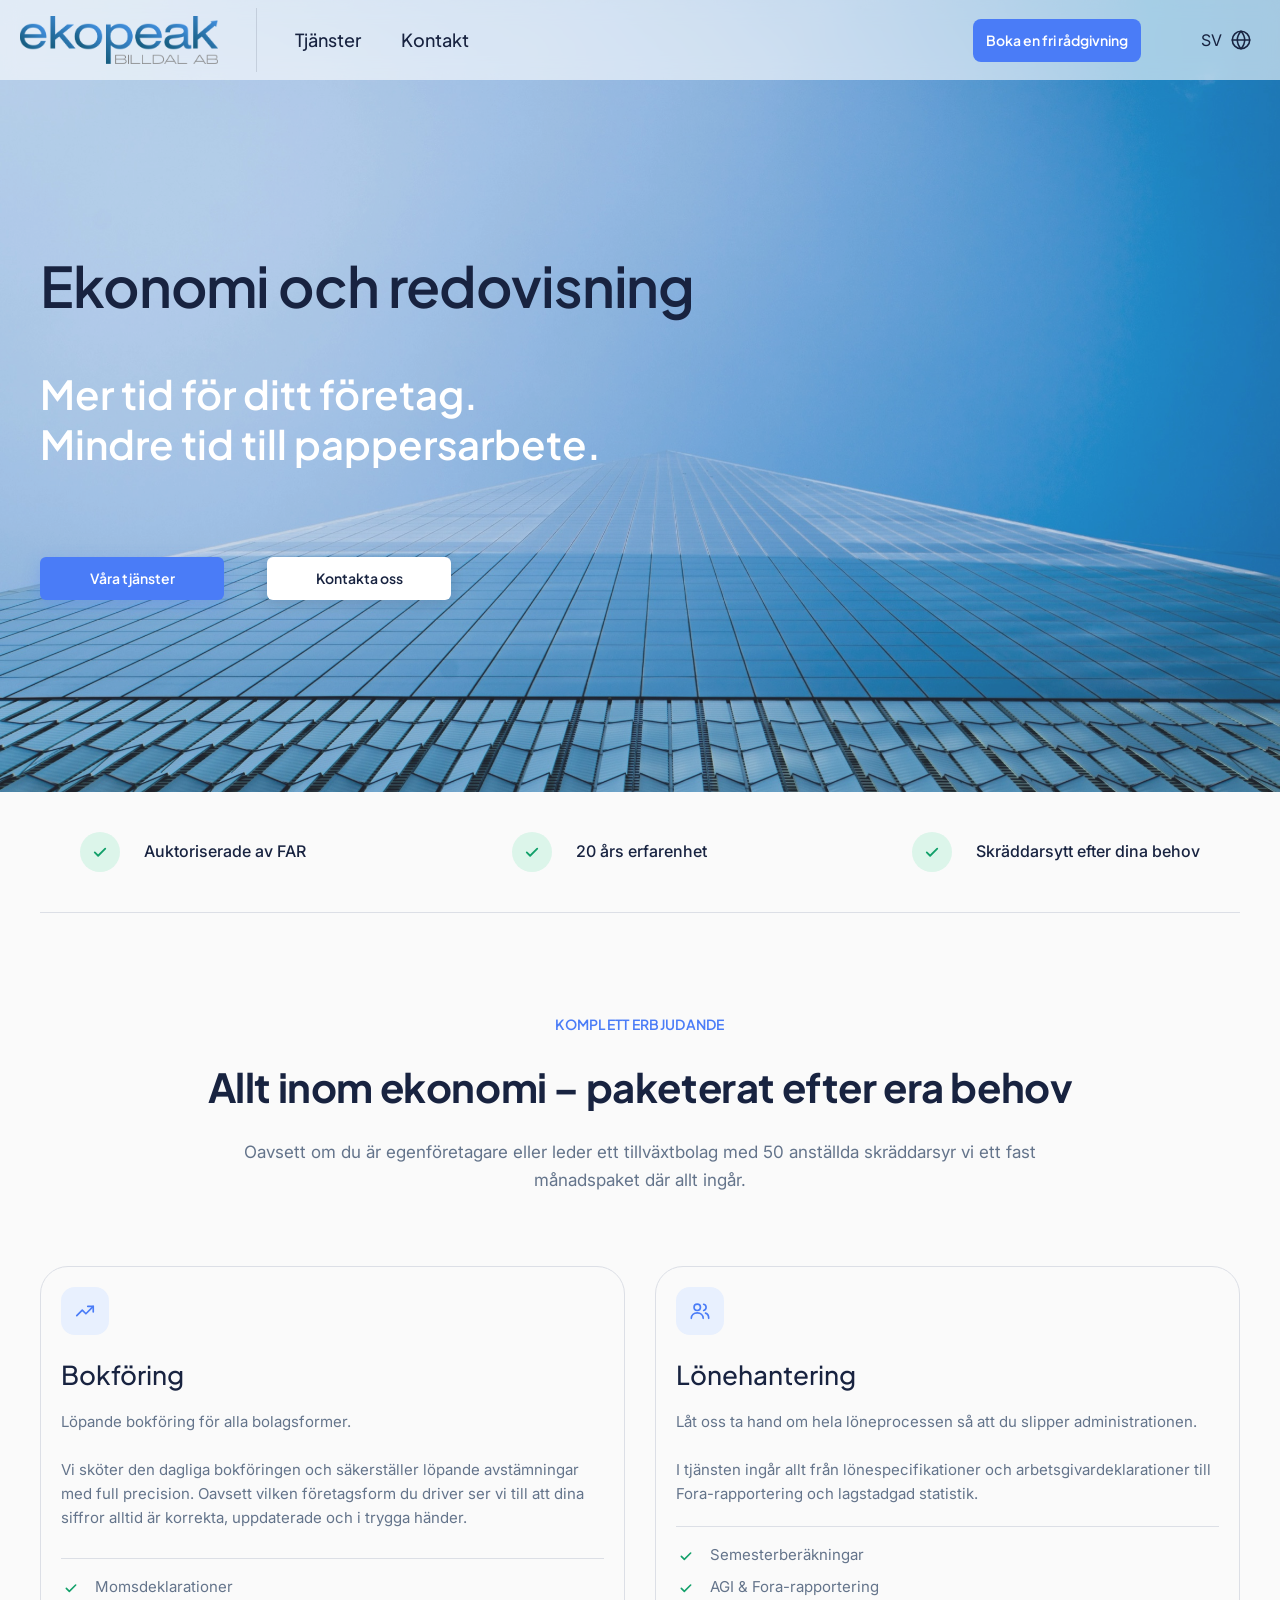
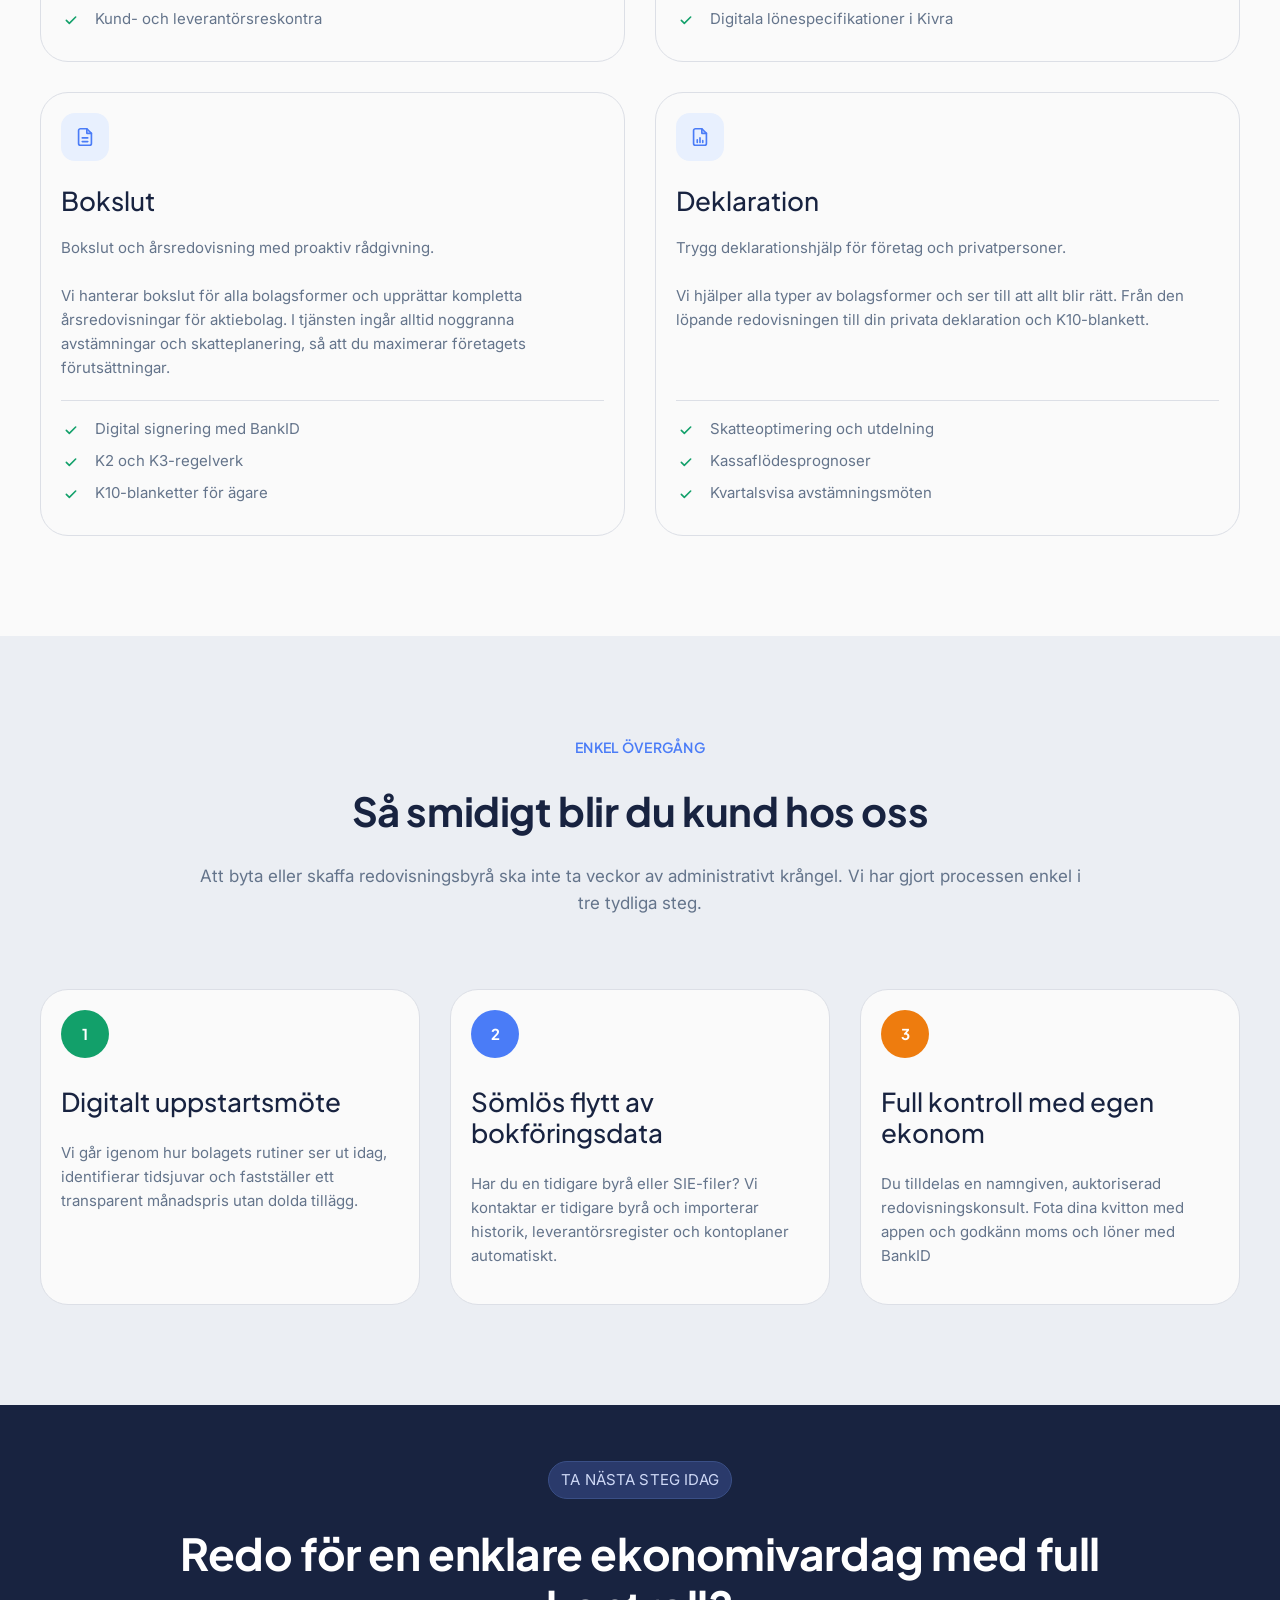
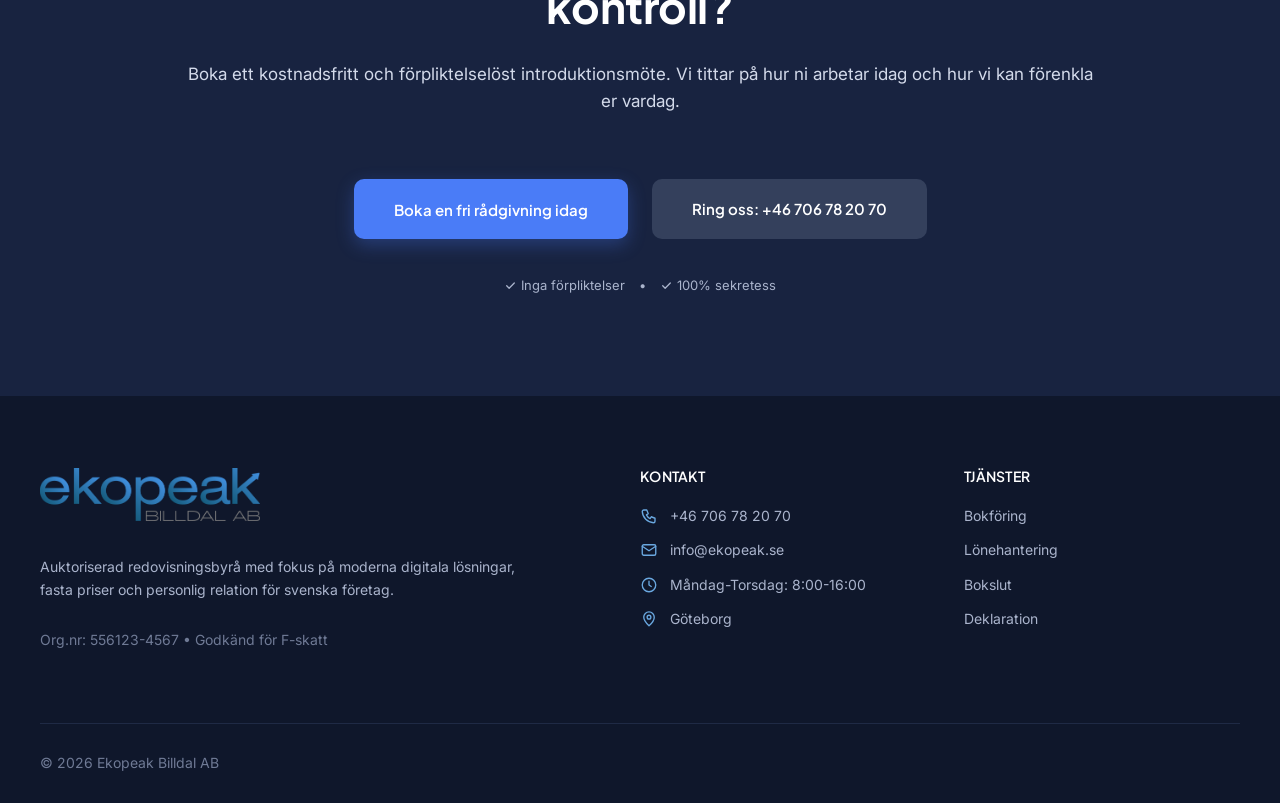
==== commit 79e1cde5: "Ny header: genomskinlig över heron, hamburgermeny på mobil Co-Authored-By: Claude Sonnet 5.5 <norepl" ====
--- a/index.html
+++ b/index.html
@@ -13,8 +13,8 @@
 <body>
 
   <!-- Header -->
-  <div class="site-header" id="top">
-    <div class="site-header__inner">
+  <header class="site-header" id="top">
+    <div class="site-header__bar">
       <a href="#top" class="site-header__logo" aria-label="Ekopeak Billdal AB">
         <img src="images/logotyp_faerg.png" alt="Ekopeak Billdal AB" width="1039" height="248">
       </a>
@@ -29,9 +29,17 @@
           <span id="lang-label">SV</span>
           <svg viewBox="0 0 24 24" aria-hidden="true"><circle cx="12" cy="12" r="9.5"/><path d="M2.5 12h19"/><path d="M12 2.5c2.6 2.8 4 6 4 9.5s-1.4 6.7-4 9.5c-2.6-2.8-4-6-4-9.5s1.4-6.7 4-9.5z"/></svg>
         </button>
-      </div>
-    </div>
-  </div>
+        <button type="button" class="nav-toggle" id="nav-toggle" aria-label="Meny" aria-expanded="false" aria-controls="mobile-menu" data-i18n-aria-label="menu_label">
+          <span></span><span></span><span></span>
+        </button>
+      </div>
+    </div>
+    <div class="mobile-menu" id="mobile-menu">
+      <a href="#tjanster" data-i18n="nav_services">Tjänster</a>
+      <a href="#kontakt" data-i18n="nav_contact">Kontakt</a>
+      <button type="button" class="btn btn--primary btn--menu" data-open-booking data-i18n="book_cta">Boka en fri rådgivning</button>
+    </div>
+  </header>
 
   <!-- Hero -->
   <section class="hero">
--- a/css/style.css
+++ b/css/style.css
@@ -17,7 +17,7 @@
 
 *, *::before, *::after { box-sizing: border-box; }
 
-html { scroll-behavior: smooth; scroll-padding-top: 80px; }
+html { scroll-behavior: smooth; scroll-padding-top: 72px; }
 
 body {
   margin: 0;
@@ -53,32 +53,45 @@
 button.btn { border: 0; cursor: pointer; }
 
 /* Header */
+:root { --header-h: 80px; }
 .site-header {
-  position: sticky; top: 0; z-index: 50; height: 80px;
-  background: #fff; border-bottom: 1px solid #eceef3;
-}
-.site-header__inner {
-  height: 100%; padding: 0 20px; display: flex; align-items: center; gap: 0;
-}
+  position: fixed; top: 0; left: 0; right: 0; z-index: 50;
+  background: rgba(255, 255, 255, .6);
+  -webkit-backdrop-filter: blur(10px); backdrop-filter: blur(10px);
+  transition: background-color .25s;
+}
+.site-header.is-open { background: rgba(255, 255, 255, .95); }
+.site-header__bar { height: var(--header-h); padding: 0 20px; display: flex; align-items: center; }
 .site-header__logo { display: block; flex: none; }
 .site-header__logo img { display: block; width: 198px; height: auto; }
-.site-header__divider { width: 1px; height: 64px; background: #e3e6ec; margin: 0 38px 0 38px; flex: none; }
+.site-header__divider { width: 1px; height: 64px; background: rgba(15, 23, 43, .12); margin: 0 38px; flex: none; }
 .site-header__nav { display: flex; gap: 40px; }
 .site-header__nav a { font-family: var(--font-head); font-weight: 500; font-size: 18px; color: var(--navy); transition: color .2s; }
 .site-header__nav a:hover { color: var(--blue); }
 .site-header__right { margin-left: auto; display: flex; align-items: center; gap: 52px; }
 .btn--header { height: 43px; padding: 0 13px; border-radius: 8px; box-shadow: none; white-space: nowrap; }
 .lang {
-  display: inline-flex; align-items: center; gap: 8px; padding: 8px 6px; border: 0; background: none; cursor: pointer;
+  display: inline-flex; align-items: center; gap: 8px; min-height: 44px; padding: 8px 8px; border: 0; background: none; cursor: pointer;
   font-family: var(--font-body); font-size: 16px; color: var(--navy); border-radius: 8px; transition: background-color .2s;
 }
-.lang:hover { background: #eef1f6; }
+.lang:hover { background: rgba(255, 255, 255, .6); }
 .lang svg { width: 22px; height: 22px; fill: none; stroke: currentColor; stroke-width: 1.7; stroke-linecap: round; }
+
+/* Hamburger + mobilmeny (visas bara på smala skärmar) */
+.nav-toggle { display: none; width: 44px; height: 44px; padding: 0; border: 0; background: none; cursor: pointer; border-radius: 8px; position: relative; }
+.nav-toggle span { position: absolute; left: 11px; right: 11px; height: 2px; border-radius: 2px; background: var(--navy); transition: transform .25s, opacity .2s, top .25s; }
+.nav-toggle span:nth-child(1) { top: 15px; }
+.nav-toggle span:nth-child(2) { top: 21px; }
+.nav-toggle span:nth-child(3) { top: 27px; }
+.site-header.is-open .nav-toggle span:nth-child(1) { top: 21px; transform: rotate(45deg); }
+.site-header.is-open .nav-toggle span:nth-child(2) { opacity: 0; }
+.site-header.is-open .nav-toggle span:nth-child(3) { top: 21px; transform: rotate(-45deg); }
+.mobile-menu { display: none; }
 
 /* Hero */
 .hero {
   position: relative; overflow: hidden; isolation: isolate;
-  min-height: calc(88vh - 80px); min-height: calc(88svh - 80px); display: flex; align-items: center;
+  min-height: 88vh; min-height: 88svh; display: flex; align-items: center;
   background: #eef1f6;
 }
 .hero__bg {
@@ -90,7 +103,7 @@
   position: absolute; inset: 0; z-index: -1;
   background: rgba(148, 169, 210, .2); /* #94A9D2 med 20 % opacitet */
 }
-.hero__content { padding-block: 80px; }
+.hero__content { padding-block: calc(var(--header-h) + 60px) 80px; }
 .hero h1 { font-size: clamp(36px, 5vw, 56px); font-weight: 600; color: var(--navy); letter-spacing: -.02em; }
 .hero__tagline {
   margin-top: 50px; font-family: var(--font-head); font-weight: 600;
@@ -258,8 +271,20 @@
 
 /* Responsivt */
 @media (max-width: 960px) {
-  .site-header__nav, .site-header__divider { display: none; }
-  .site-header__right { gap: 24px; margin-left: auto; }
+  :root { --header-h: 64px; }
+  .site-header__bar { padding: 0 16px; }
+  .site-header__logo img { width: 132px; }
+  .site-header__nav, .site-header__divider, .btn--header { display: none; }
+  .site-header__right { gap: 4px; }
+  .nav-toggle { display: block; }
+  .mobile-menu {
+    display: grid; gap: 4px; padding: 4px 16px 20px;
+    max-height: 0; overflow: hidden; visibility: hidden; padding-block: 0;
+    transition: max-height .3s ease, padding .3s ease, visibility 0s .3s;
+  }
+  .site-header.is-open .mobile-menu { max-height: 320px; padding: 4px 16px 20px; visibility: visible; transition: max-height .3s ease, padding .3s ease; }
+  .mobile-menu a { display: block; padding: 14px 4px; font-family: var(--font-head); font-weight: 500; font-size: 18px; color: var(--navy); border-bottom: 1px solid rgba(15, 23, 43, .08); }
+  .btn--menu { width: 100%; height: 48px; margin-top: 12px; border-radius: 10px; font-size: 15px; }
   .services, .steps { grid-template-columns: 1fr; }
   .footer__grid { grid-template-columns: 1fr 1fr; }
   .footer__brand { grid-column: 1 / -1; }
@@ -267,13 +292,7 @@
   .section { padding: 72px 0; }
 }
 @media (max-width: 560px) {
-  .hero { min-height: calc(88vh - 80px); min-height: calc(88svh - 80px); }
-  .site-header__inner { padding: 0 16px; }
-  .site-header__logo img { width: 96px; }
-  .site-header__right { gap: 4px; }
-  .btn--header { height: 38px; padding: 0 10px; font-size: 12px; }
-  .lang { gap: 4px; padding: 6px 4px; font-size: 14px; }
-  .lang svg { width: 20px; height: 20px; }
+  .hero { min-height: 88vh; min-height: 88svh; }
   .hero__actions { margin-top: 36px; gap: 16px; }
   .footer__grid { grid-template-columns: 1fr; }
   .cta__actions { gap: 16px; margin-top: 40px; }
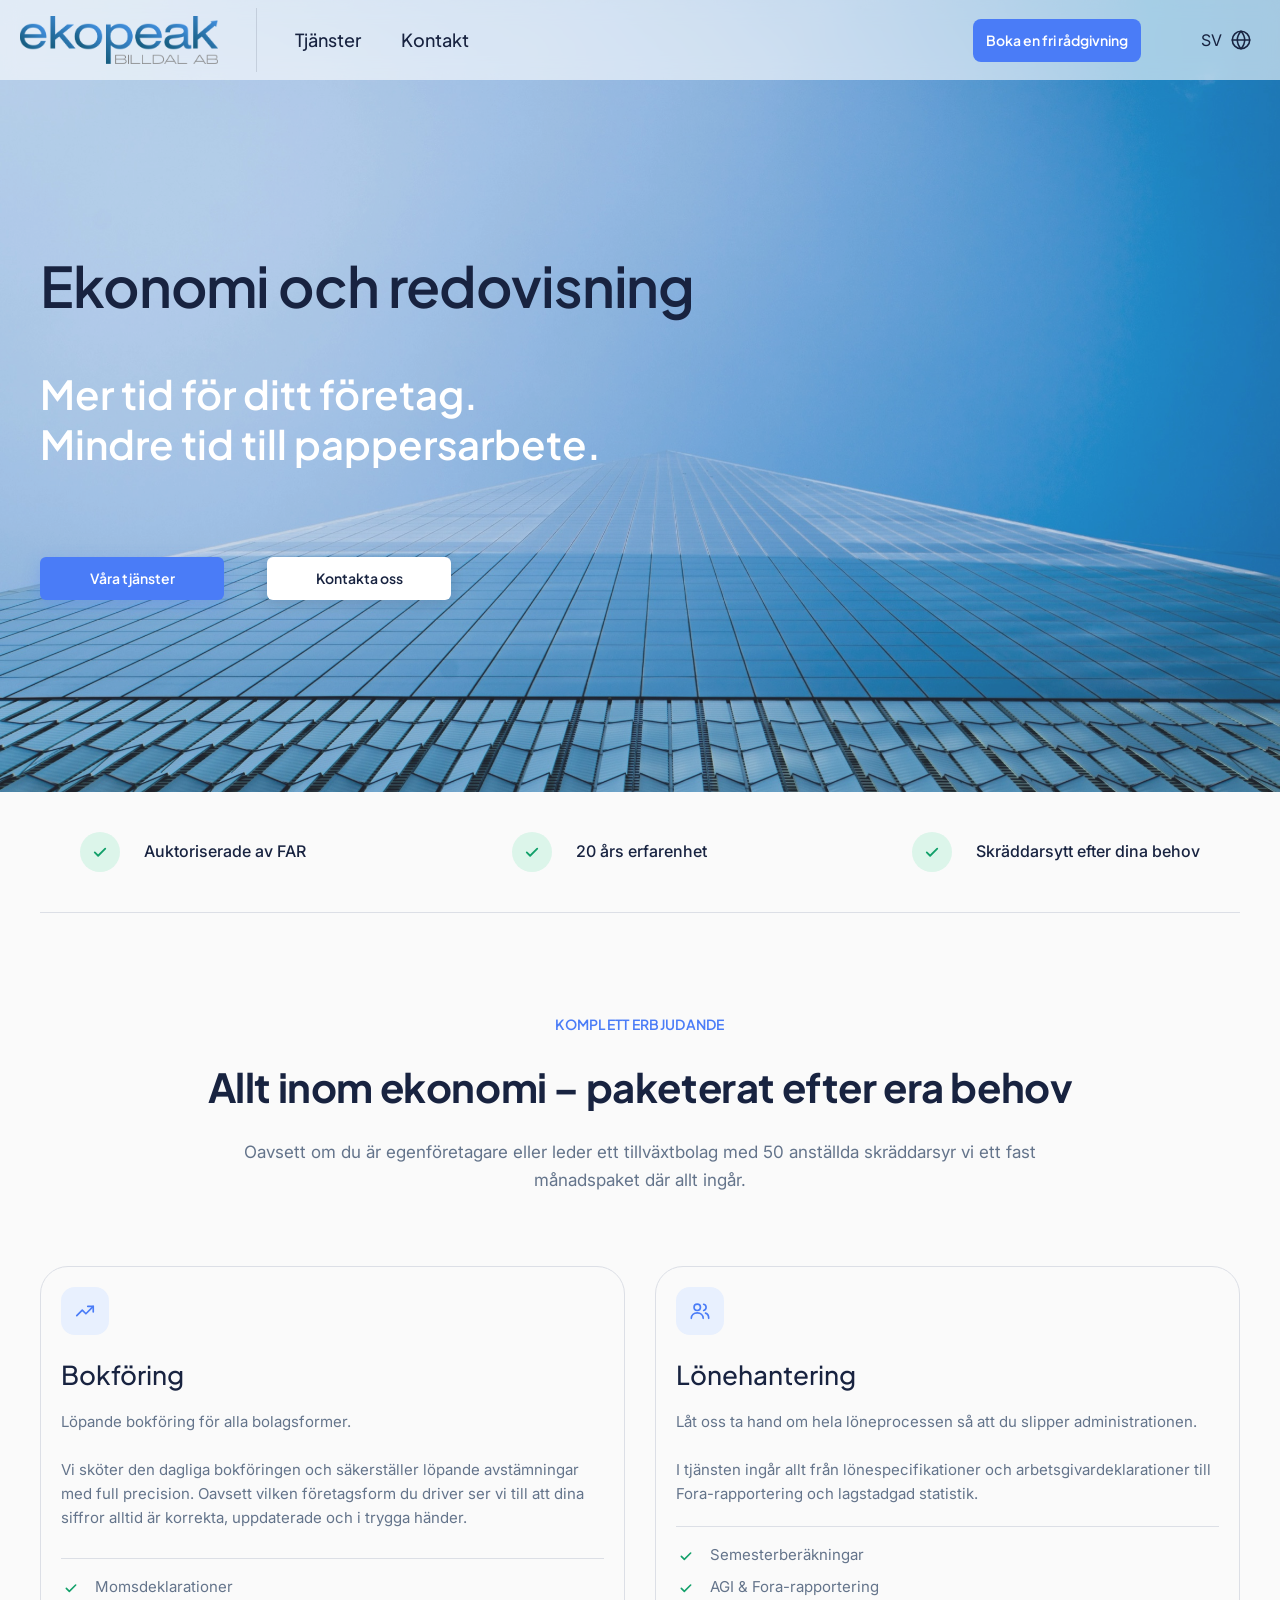
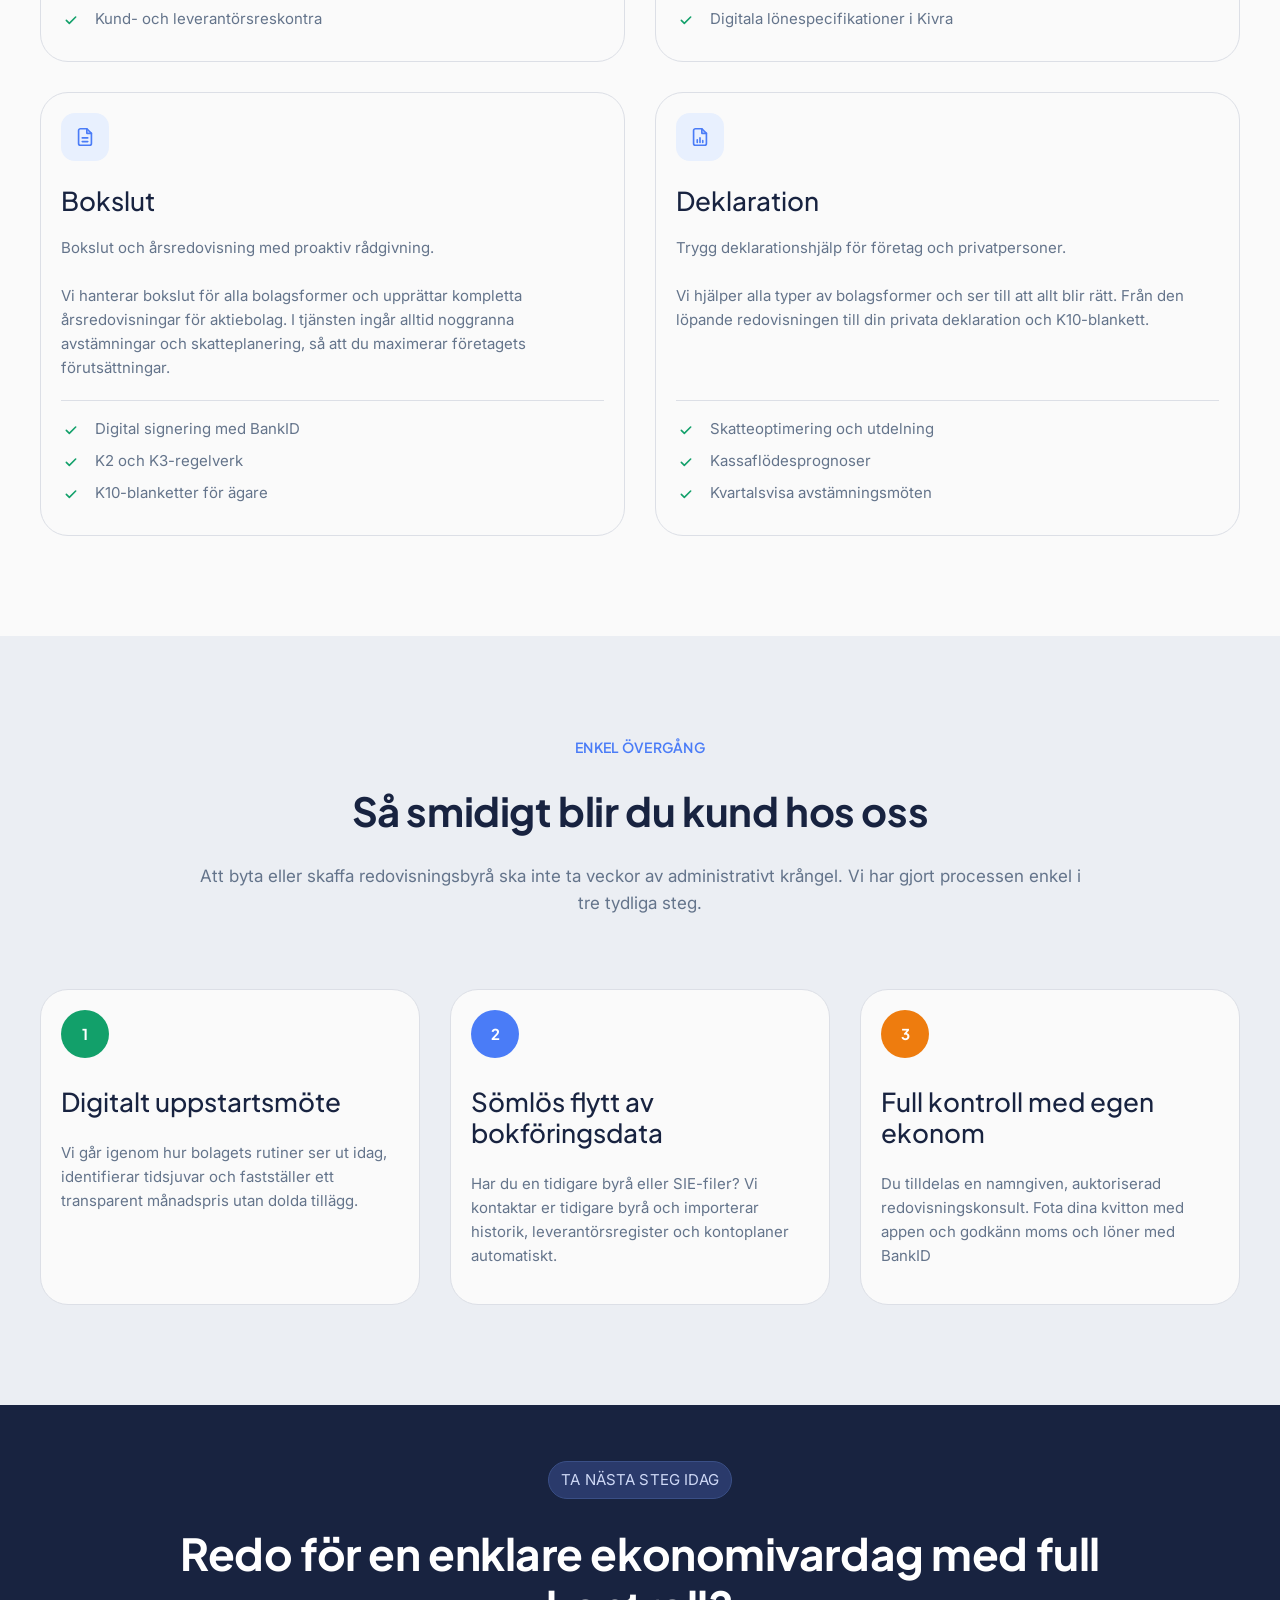
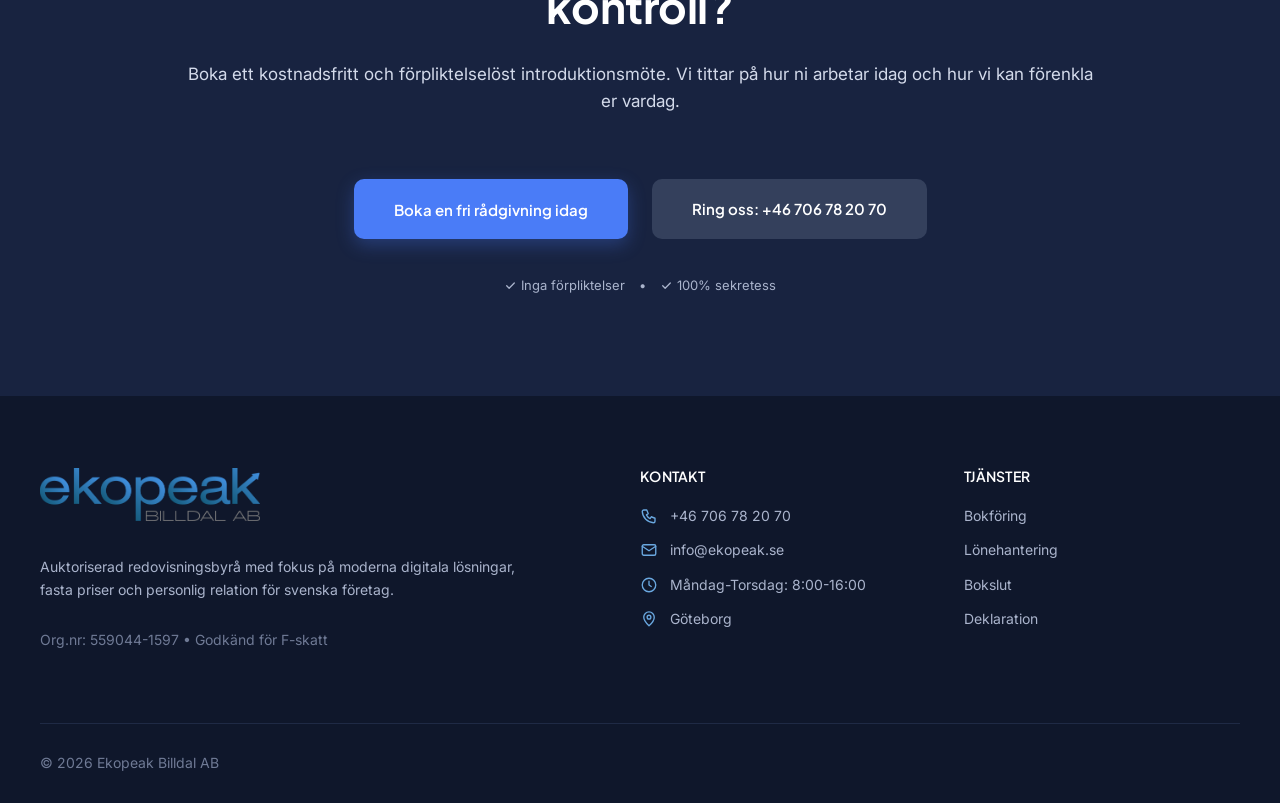
==== commit 5b621d69: "Nytt organisationsnummer Co-Authored-By: Claude Sonnet 5.5 <noreply@anthropic.com>" ====
--- a/index.html
+++ b/index.html
@@ -191,7 +191,7 @@
           <img src="images/logotyp_faerg.png" alt="Ekopeak Billdal AB" width="1039" height="248">
         </a>
         <p data-i18n="f_desc">Auktoriserad redovisningsbyrå med fokus på moderna digitala lösningar, fasta priser och personlig relation för svenska företag.</p>
-        <p class="footer__meta" data-i18n="f_meta">Org.nr: 556123-4567 • Godkänd för F-skatt</p>
+        <p class="footer__meta" data-i18n="f_meta">Org.nr: 559044-1597 • Godkänd för F-skatt</p>
       </div>
       <div class="footer__col">
         <h4 data-i18n="nav_contact">Kontakt</h4>
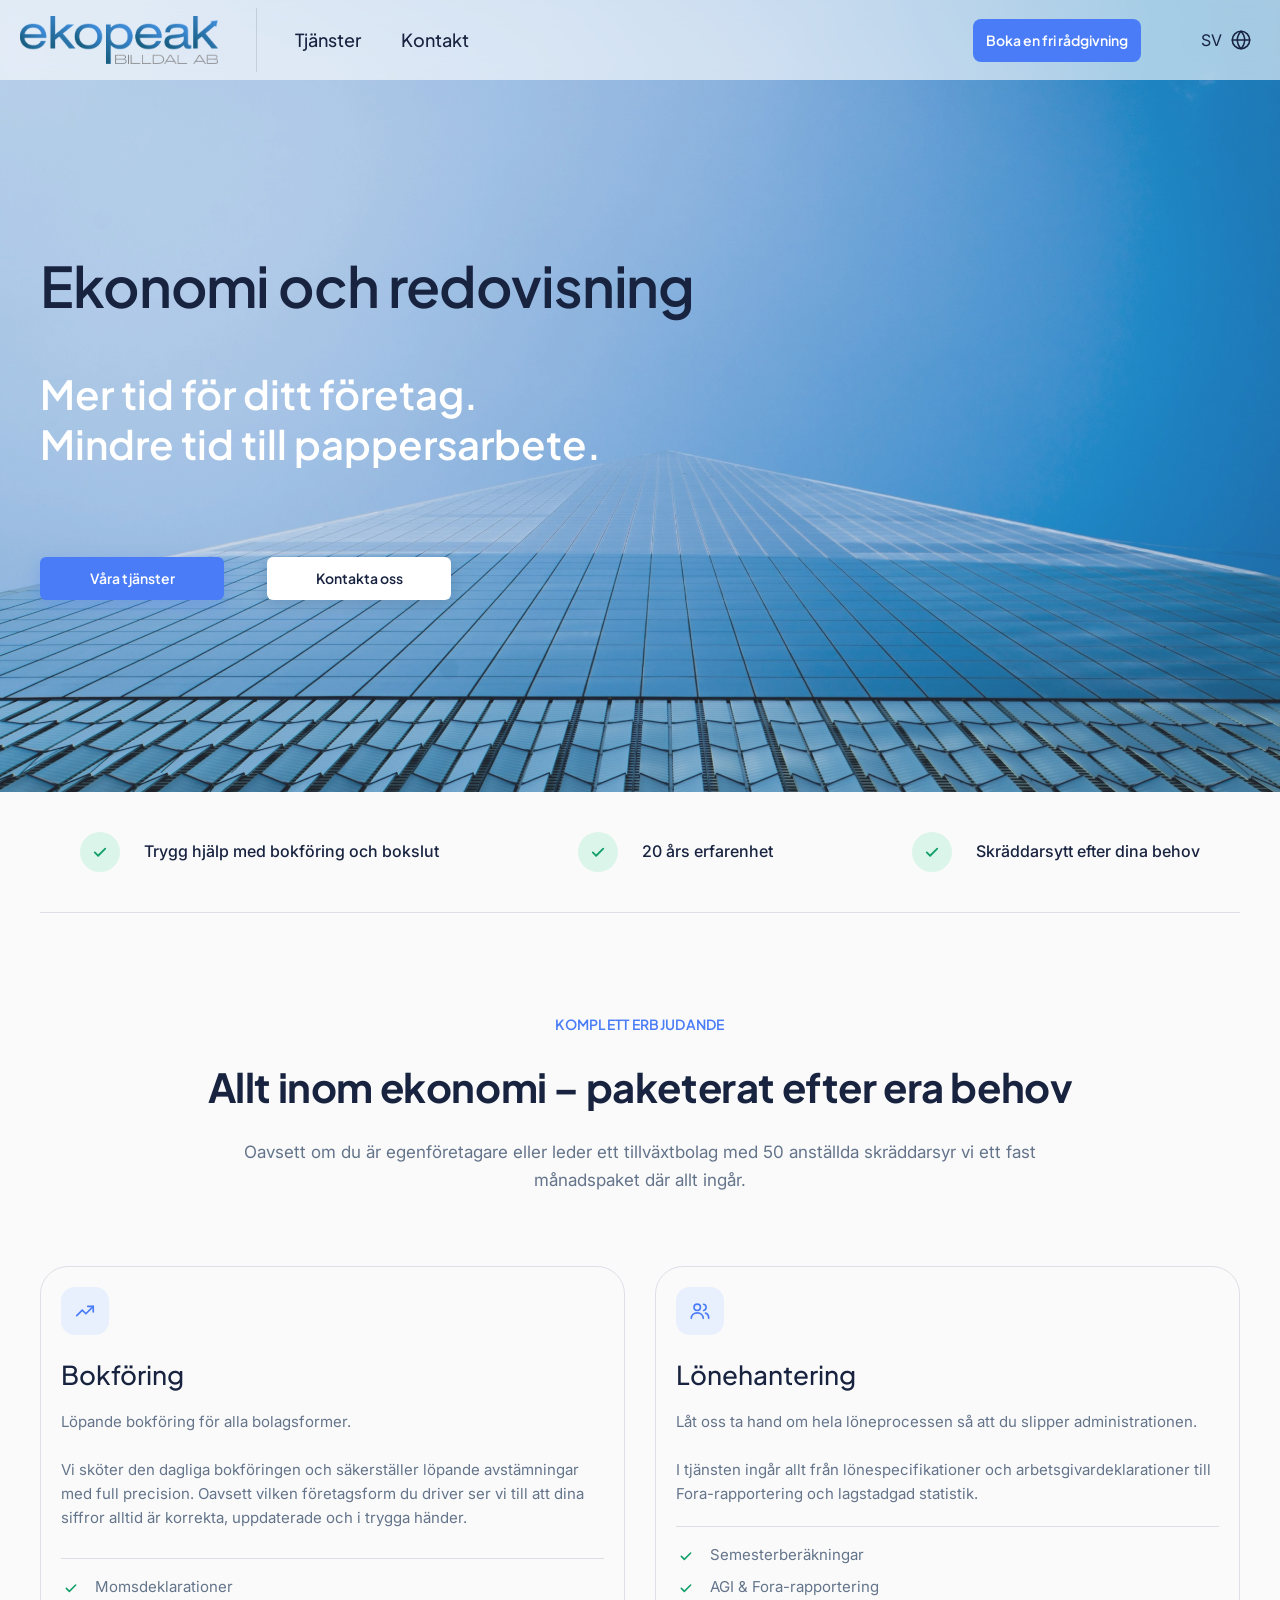
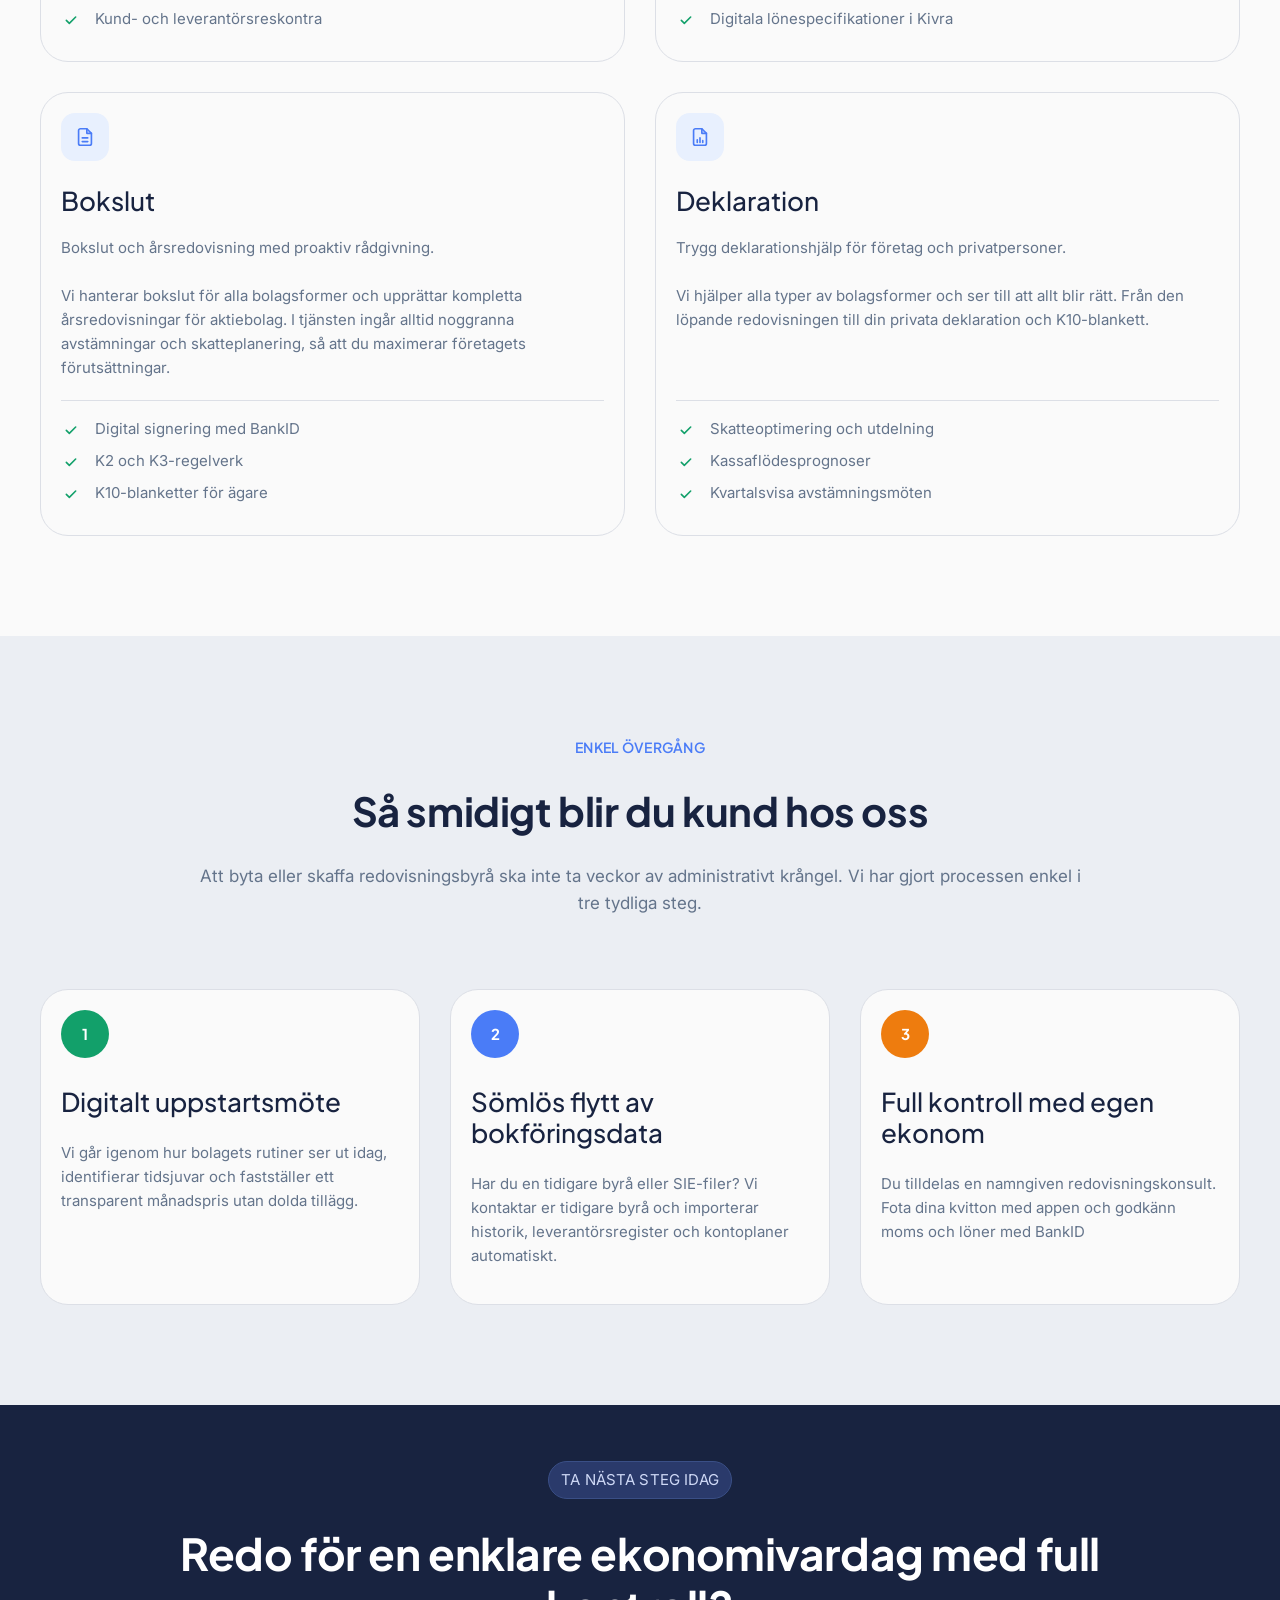
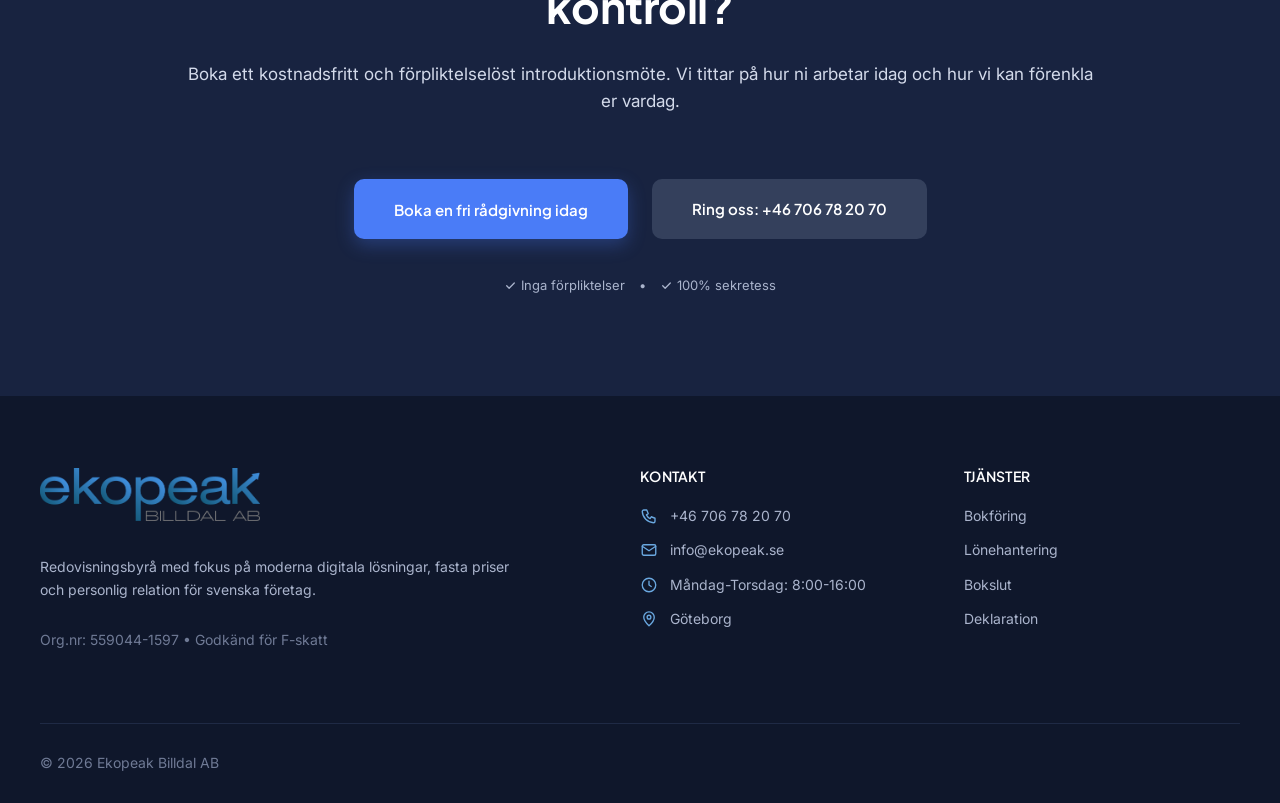
==== commit 122b4c18: "Ta bort auktorisationspåståenden Co-Authored-By: Claude Sonnet 5.5 <noreply@anthropic.com>" ====
--- a/index.html
+++ b/index.html
@@ -4,7 +4,7 @@
   <meta charset="UTF-8">
   <meta name="viewport" content="width=device-width, initial-scale=1.0">
   <title>Ekopeak – Ekonomi och redovisning</title>
-  <meta name="description" content="Auktoriserad redovisningsbyrå med fokus på moderna digitala lösningar, fasta priser och personlig relation för svenska företag.">
+  <meta name="description" content="Redovisningsbyrå med fokus på moderna digitala lösningar, fasta priser och personlig relation för svenska företag.">
   <link rel="preconnect" href="https://fonts.googleapis.com">
   <link rel="preconnect" href="https://fonts.gstatic.com" crossorigin>
   <link href="https://fonts.googleapis.com/css2?family=Inter:wght@400;500;600&family=Plus+Jakarta+Sans:wght@500;600;700&display=swap" rel="stylesheet">
@@ -60,7 +60,7 @@
     <section class="trust">
       <div class="container">
         <ul class="trust__list">
-          <li><span class="check-circle"><svg viewBox="0 0 24 24"><path d="M5 12.5l4.5 4.5L19 7.5"/></svg></span><span data-i18n="trust1">Auktoriserade av FAR</span></li>
+          <li><span class="check-circle"><svg viewBox="0 0 24 24"><path d="M5 12.5l4.5 4.5L19 7.5"/></svg></span><span data-i18n="trust1">Trygg hjälp med bokföring och bokslut</span></li>
           <li><span class="check-circle"><svg viewBox="0 0 24 24"><path d="M5 12.5l4.5 4.5L19 7.5"/></svg></span><span data-i18n="trust2">20 års erfarenhet</span></li>
           <li><span class="check-circle"><svg viewBox="0 0 24 24"><path d="M5 12.5l4.5 4.5L19 7.5"/></svg></span><span data-i18n="trust3">Skräddarsytt efter dina behov</span></li>
         </ul>
@@ -158,7 +158,7 @@
           <article class="card step">
             <span class="step__num step__num--orange">3</span>
             <h3 data-i18n="st3_h">Full kontroll med egen ekonom</h3>
-            <p data-i18n="st3_p">Du tilldelas en namngiven, auktoriserad redovisningskonsult. Fota dina kvitton med appen och godkänn moms och löner med BankID</p>
+            <p data-i18n="st3_p">Du tilldelas en namngiven redovisningskonsult. Fota dina kvitton med appen och godkänn moms och löner med BankID</p>
           </article>
         </div>
       </div>
@@ -190,7 +190,7 @@
         <a href="#" class="logo" aria-label="Ekopeak Billdal AB">
           <img src="images/logotyp_faerg.png" alt="Ekopeak Billdal AB" width="1039" height="248">
         </a>
-        <p data-i18n="f_desc">Auktoriserad redovisningsbyrå med fokus på moderna digitala lösningar, fasta priser och personlig relation för svenska företag.</p>
+        <p data-i18n="f_desc">Redovisningsbyrå med fokus på moderna digitala lösningar, fasta priser och personlig relation för svenska företag.</p>
         <p class="footer__meta" data-i18n="f_meta">Org.nr: 559044-1597 • Godkänd för F-skatt</p>
       </div>
       <div class="footer__col">
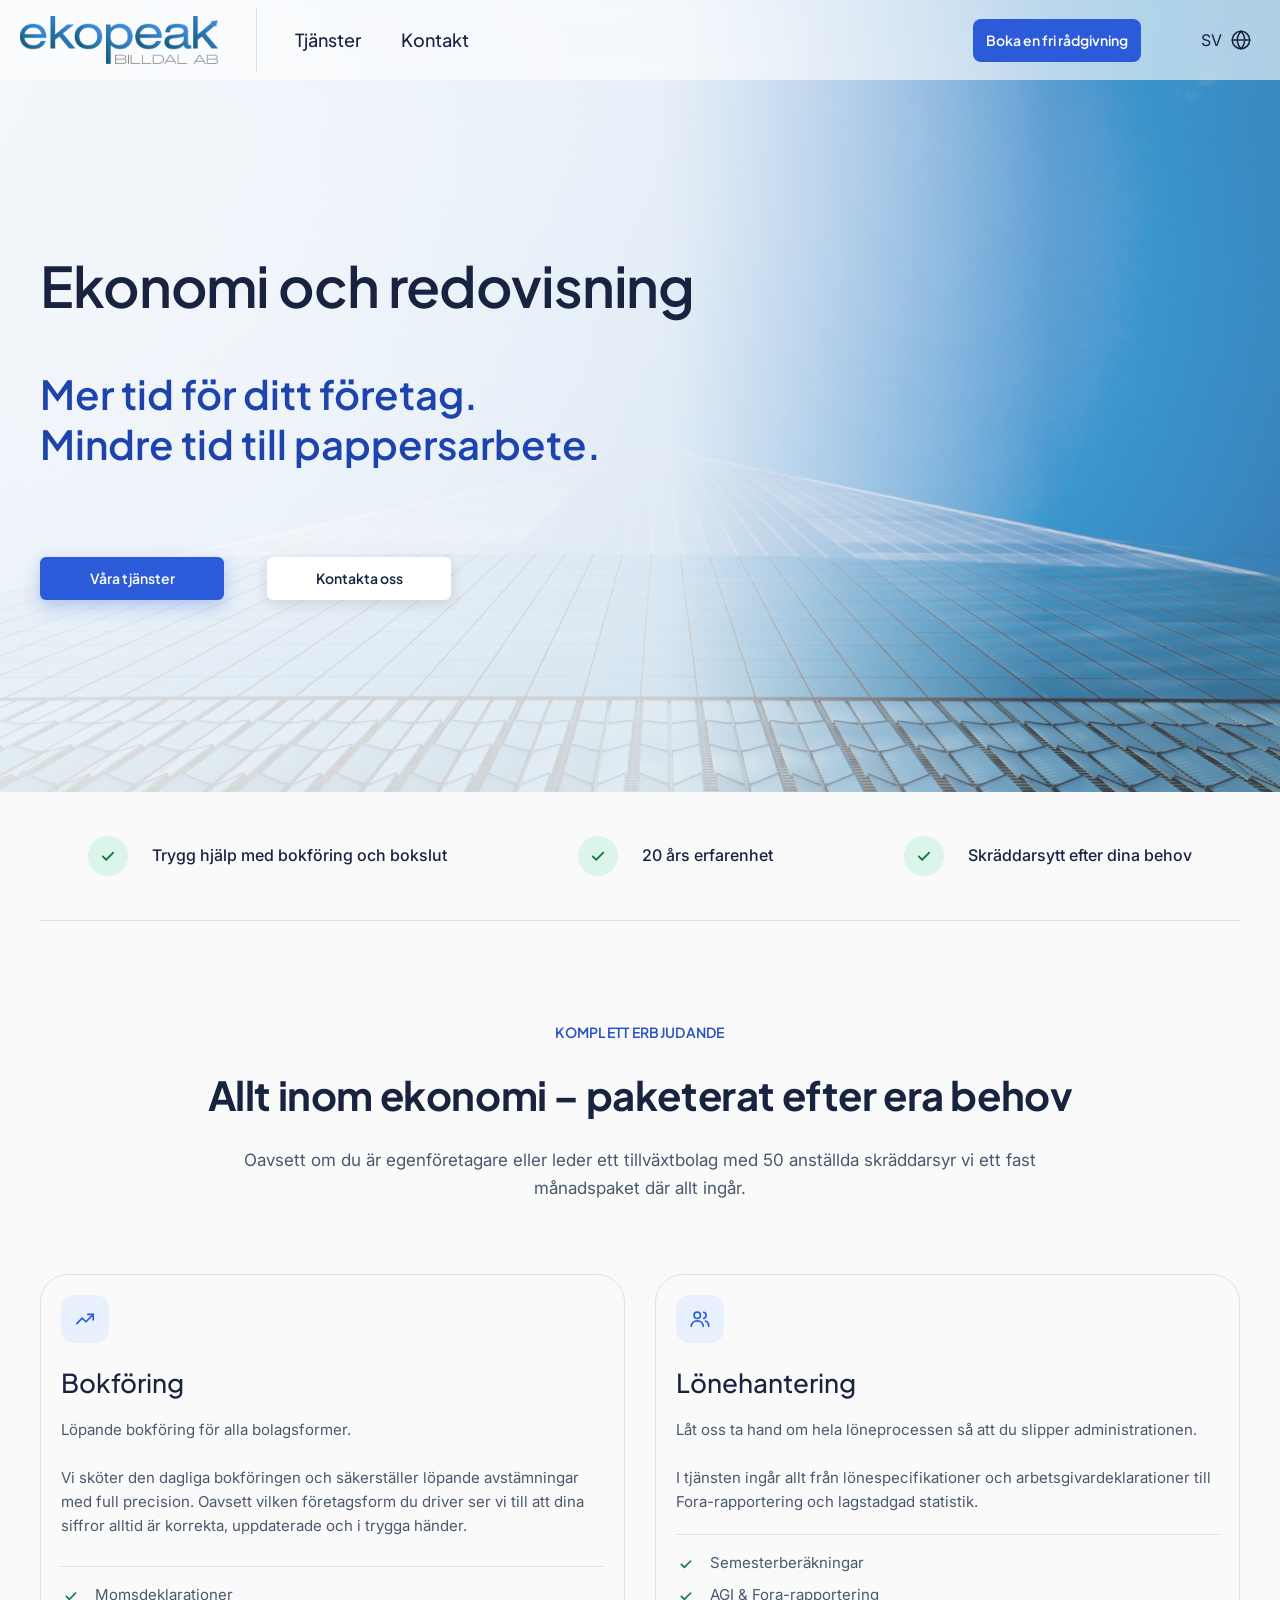
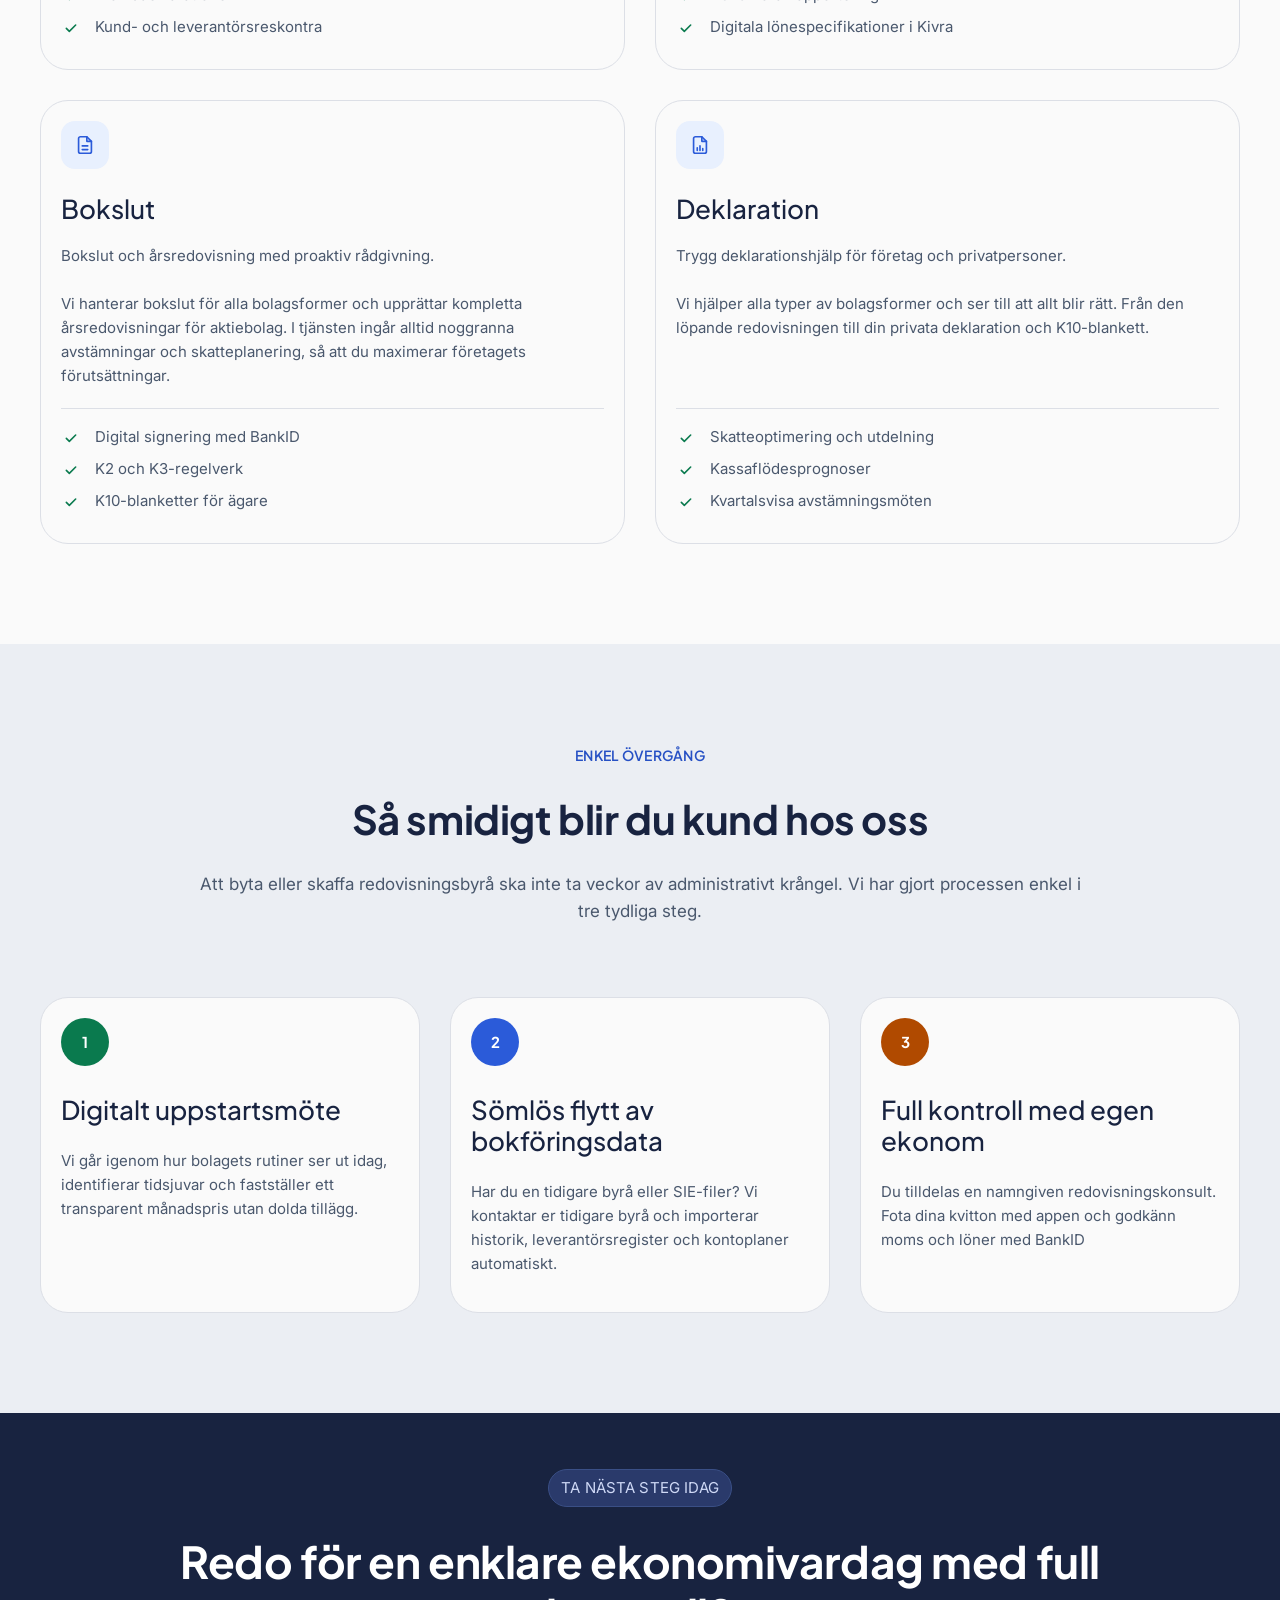
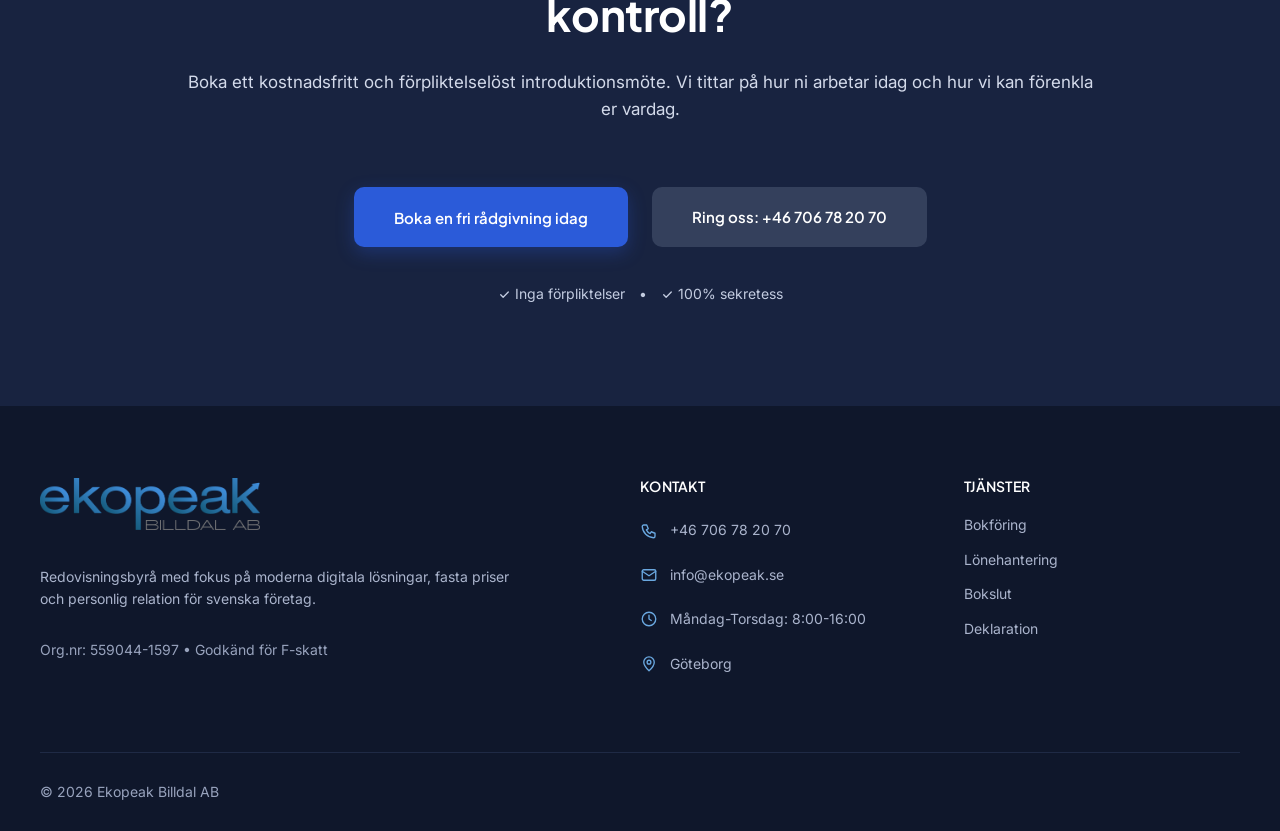
==== commit a0fbc357: "Endast den tillgängliga (WCAG) versionen finns kvar; tabbordning i README Co-Authored-By: Claude Son" ====
--- a/index.html
+++ b/index.html
@@ -11,6 +11,8 @@
   <link rel="stylesheet" href="css/style.css">
 </head>
 <body>
+  <a class="skip-link" href="#main" data-i18n="skip">Hoppa till innehållet</a>
+  <div class="sr-only" id="live-region" role="status" aria-live="polite" aria-atomic="true"></div>
 
   <!-- Header -->
   <header class="site-header" id="top">
@@ -24,9 +26,9 @@
         <a href="#kontakt" data-i18n="nav_contact">Kontakt</a>
       </nav>
       <div class="site-header__right">
-        <button type="button" class="btn btn--primary btn--header" data-open-booking data-i18n="book_cta">Boka en fri rådgivning</button>
-        <button type="button" class="lang" id="lang-toggle" aria-label="Byt språk / Change language">
-          <span id="lang-label">SV</span>
+        <button type="button" class="btn btn--primary btn--header" data-open-booking aria-haspopup="dialog" data-i18n="book_cta">Boka en fri rådgivning</button>
+        <button type="button" class="lang" id="lang-toggle" aria-label="SV, byt språk till engelska" data-i18n-aria-label="lang_label">
+          <span id="lang-label" aria-hidden="true">SV</span>
           <svg viewBox="0 0 24 24" aria-hidden="true"><circle cx="12" cy="12" r="9.5"/><path d="M2.5 12h19"/><path d="M12 2.5c2.6 2.8 4 6 4 9.5s-1.4 6.7-4 9.5c-2.6-2.8-4-6-4-9.5s1.4-6.7 4-9.5z"/></svg>
         </button>
         <button type="button" class="nav-toggle" id="nav-toggle" aria-label="Meny" aria-expanded="false" aria-controls="mobile-menu" data-i18n-aria-label="menu_label">
@@ -34,11 +36,11 @@
         </button>
       </div>
     </div>
-    <div class="mobile-menu" id="mobile-menu">
+    <nav class="mobile-menu" id="mobile-menu" aria-label="Huvudmeny" data-i18n-aria-label="nav_label">
       <a href="#tjanster" data-i18n="nav_services">Tjänster</a>
       <a href="#kontakt" data-i18n="nav_contact">Kontakt</a>
-      <button type="button" class="btn btn--primary btn--menu" data-open-booking data-i18n="book_cta">Boka en fri rådgivning</button>
-    </div>
+      <button type="button" class="btn btn--primary btn--menu" data-open-booking aria-haspopup="dialog" data-i18n="book_cta">Boka en fri rådgivning</button>
+    </nav>
   </header>
 
   <!-- Hero -->
@@ -46,8 +48,10 @@
     <img class="hero__bg" src="images/hero.jpg" alt="">
     <div class="hero__overlay"></div>
     <div class="container hero__content">
-      <h1 data-i18n="hero_h1">Ekonomi och redovisning</h1>
+      <div class="hero__text" tabindex="0">
+        <h1 data-i18n="hero_h1">Ekonomi och redovisning</h1>
       <p class="hero__tagline" data-i18n="hero_tag">Mer tid för ditt företag.<br>Mindre tid till pappersarbete.</p>
+      </div>
       <div class="hero__actions">
         <a href="#tjanster" class="btn btn--primary" data-i18n="hero_btn1">Våra tjänster</a>
         <a href="#kontakt" class="btn btn--white" data-i18n="hero_btn2">Kontakta oss</a>
@@ -55,14 +59,14 @@
     </div>
   </section>
 
-  <main>
+  <main id="main" tabindex="-1">
     <!-- Förtroendefält -->
     <section class="trust">
       <div class="container">
-        <ul class="trust__list">
-          <li><span class="check-circle"><svg viewBox="0 0 24 24"><path d="M5 12.5l4.5 4.5L19 7.5"/></svg></span><span data-i18n="trust1">Trygg hjälp med bokföring och bokslut</span></li>
-          <li><span class="check-circle"><svg viewBox="0 0 24 24"><path d="M5 12.5l4.5 4.5L19 7.5"/></svg></span><span data-i18n="trust2">20 års erfarenhet</span></li>
-          <li><span class="check-circle"><svg viewBox="0 0 24 24"><path d="M5 12.5l4.5 4.5L19 7.5"/></svg></span><span data-i18n="trust3">Skräddarsytt efter dina behov</span></li>
+        <ul role="list" class="trust__list">
+          <li tabindex="0"><span class="check-circle"><svg viewBox="0 0 24 24"><path d="M5 12.5l4.5 4.5L19 7.5"/></svg></span><span data-i18n="trust1">Trygg hjälp med bokföring och bokslut</span></li>
+          <li tabindex="0"><span class="check-circle"><svg viewBox="0 0 24 24"><path d="M5 12.5l4.5 4.5L19 7.5"/></svg></span><span data-i18n="trust2">20 års erfarenhet</span></li>
+          <li tabindex="0"><span class="check-circle"><svg viewBox="0 0 24 24"><path d="M5 12.5l4.5 4.5L19 7.5"/></svg></span><span data-i18n="trust3">Skräddarsytt efter dina behov</span></li>
         </ul>
       </div>
     </section>
@@ -72,60 +76,60 @@
       <div class="container">
         <div class="section__head">
           <p class="eyebrow" data-i18n="svc_eyebrow">Komplett erbjudande</p>
-          <h2 data-i18n="svc_h2">Allt inom ekonomi – paketerat efter era behov</h2>
-          <p class="lead" data-i18n="svc_lead">Oavsett om du är egenföretagare eller leder ett tillväxtbolag med 50 anställda skräddarsyr vi ett fast månadspaket där allt ingår.</p>
+          <h2 tabindex="0" data-i18n="svc_h2">Allt inom ekonomi – paketerat efter era behov</h2>
+          <p class="lead" tabindex="0" data-i18n="svc_lead">Oavsett om du är egenföretagare eller leder ett tillväxtbolag med 50 anställda skräddarsyr vi ett fast månadspaket där allt ingår.</p>
         </div>
 
         <div class="services">
-          <article class="card service">
+          <article class="card service" tabindex="0" aria-labelledby="svc1-title">
             <div class="service__icon">
               <svg viewBox="0 0 24 24"><path d="M3 17l6-6 4 4 8-8"/><path d="M15 7h6v6"/></svg>
             </div>
-            <h3 data-i18n="s1_h">Bokföring</h3>
+            <h3 id="svc1-title" data-i18n="s1_h">Bokföring</h3>
             <p class="service__short" data-i18n="s1_short">Löpande bokföring för alla bolagsformer.</p>
             <p data-i18n="s1_p">Vi sköter den dagliga bokföringen och säkerställer löpande avstämningar med full precision. Oavsett vilken företagsform du driver ser vi till att dina siffror alltid är korrekta, uppdaterade och i trygga händer.</p>
-            <ul class="checklist">
+            <ul role="list" class="checklist">
               <li data-i18n="s1_l1">Momsdeklarationer</li>
               <li data-i18n="s1_l2">Kund- och leverantörsreskontra</li>
             </ul>
           </article>
 
-          <article class="card service">
+          <article class="card service" tabindex="0" aria-labelledby="svc2-title">
             <div class="service__icon">
               <svg viewBox="0 0 24 24"><circle cx="9" cy="8" r="3.5"/><path d="M2.5 20c0-3.6 2.9-6 6.5-6s6.5 2.4 6.5 6"/><path d="M16 4.6a3.5 3.5 0 010 6.8"/><path d="M18 14.3c2.2.7 3.5 2.6 3.5 5.7"/></svg>
             </div>
-            <h3 data-i18n="s2_h">Lönehantering</h3>
+            <h3 id="svc2-title" data-i18n="s2_h">Lönehantering</h3>
             <p class="service__short" data-i18n="s2_short">Låt oss ta hand om hela löneprocessen så att du slipper administrationen.</p>
             <p data-i18n="s2_p">I tjänsten ingår allt från lönespecifikationer och arbetsgivardeklarationer till Fora-rapportering och lagstadgad statistik.</p>
-            <ul class="checklist">
+            <ul role="list" class="checklist">
               <li data-i18n="s2_l1">Semesterberäkningar</li>
               <li data-i18n="s2_l2">AGI &amp; Fora-rapportering</li>
               <li data-i18n="s2_l3">Digitala lönespecifikationer i Kivra</li>
             </ul>
           </article>
 
-          <article class="card service">
+          <article class="card service" tabindex="0" aria-labelledby="svc3-title">
             <div class="service__icon">
               <svg viewBox="0 0 24 24"><path d="M14 3H7a2 2 0 00-2 2v14a2 2 0 002 2h10a2 2 0 002-2V8z"/><path d="M14 3v5h5"/><path d="M9 13h6M9 17h6"/></svg>
             </div>
-            <h3 data-i18n="s3_h">Bokslut</h3>
+            <h3 id="svc3-title" data-i18n="s3_h">Bokslut</h3>
             <p class="service__short" data-i18n="s3_short">Bokslut och årsredovisning med proaktiv rådgivning.</p>
             <p data-i18n="s3_p">Vi hanterar bokslut för alla bolagsformer och upprättar kompletta årsredovisningar för aktiebolag. I tjänsten ingår alltid noggranna avstämningar och skatteplanering, så att du maximerar företagets förutsättningar.</p>
-            <ul class="checklist">
+            <ul role="list" class="checklist">
               <li data-i18n="s3_l1">Digital signering med BankID</li>
               <li data-i18n="s3_l2">K2 och K3-regelverk</li>
               <li data-i18n="s3_l3">K10-blanketter för ägare</li>
             </ul>
           </article>
 
-          <article class="card service">
+          <article class="card service" tabindex="0" aria-labelledby="svc4-title">
             <div class="service__icon">
               <svg viewBox="0 0 24 24"><path d="M14 3H7a2 2 0 00-2 2v14a2 2 0 002 2h10a2 2 0 002-2V8z"/><path d="M14 3v5h5"/><path d="M9 18v-3M12 18v-5M15 18v-2"/></svg>
             </div>
-            <h3 data-i18n="s4_h">Deklaration</h3>
+            <h3 id="svc4-title" data-i18n="s4_h">Deklaration</h3>
             <p class="service__short" data-i18n="s4_short">Trygg deklarationshjälp för företag och privatpersoner.</p>
             <p data-i18n="s4_p">Vi hjälper alla typer av bolagsformer och ser till att allt blir rätt. Från den löpande redovisningen till din privata deklaration och K10-blankett.</p>
-            <ul class="checklist">
+            <ul role="list" class="checklist">
               <li data-i18n="s4_l1">Skatteoptimering och utdelning</li>
               <li data-i18n="s4_l2">Kassaflödesprognoser</li>
               <li data-i18n="s4_l3">Kvartalsvisa avstämningsmöten</li>
@@ -140,24 +144,24 @@
       <div class="container">
         <div class="section__head">
           <p class="eyebrow" data-i18n="st_eyebrow">Enkel övergång</p>
-          <h2 data-i18n="st_h2">Så smidigt blir du kund hos oss</h2>
-          <p class="lead" data-i18n="st_lead">Att byta eller skaffa redovisningsbyrå ska inte ta veckor av administrativt krångel. Vi har gjort processen enkel i tre tydliga steg.</p>
+          <h2 tabindex="0" data-i18n="st_h2">Så smidigt blir du kund hos oss</h2>
+          <p class="lead" tabindex="0" data-i18n="st_lead">Att byta eller skaffa redovisningsbyrå ska inte ta veckor av administrativt krångel. Vi har gjort processen enkel i tre tydliga steg.</p>
         </div>
 
         <div class="steps">
-          <article class="card step">
+          <article class="card step" tabindex="0" aria-labelledby="step1-title">
             <span class="step__num step__num--green">1</span>
-            <h3 data-i18n="st1_h">Digitalt uppstartsmöte</h3>
+            <h3 id="step1-title" data-i18n="st1_h">Digitalt uppstartsmöte</h3>
             <p data-i18n="st1_p">Vi går igenom hur bolagets rutiner ser ut idag, identifierar tidsjuvar och fastställer ett transparent månadspris utan dolda tillägg.</p>
           </article>
-          <article class="card step">
+          <article class="card step" tabindex="0" aria-labelledby="step2-title">
             <span class="step__num step__num--blue">2</span>
-            <h3 data-i18n="st2_h">Sömlös flytt av bokföringsdata</h3>
+            <h3 id="step2-title" data-i18n="st2_h">Sömlös flytt av bokföringsdata</h3>
             <p data-i18n="st2_p">Har du en tidigare byrå eller SIE-filer? Vi kontaktar er tidigare byrå och importerar historik, leverantörsregister och kontoplaner automatiskt.</p>
           </article>
-          <article class="card step">
+          <article class="card step" tabindex="0" aria-labelledby="step3-title">
             <span class="step__num step__num--orange">3</span>
-            <h3 data-i18n="st3_h">Full kontroll med egen ekonom</h3>
+            <h3 id="step3-title" data-i18n="st3_h">Full kontroll med egen ekonom</h3>
             <p data-i18n="st3_p">Du tilldelas en namngiven redovisningskonsult. Fota dina kvitton med appen och godkänn moms och löner med BankID</p>
           </article>
         </div>
@@ -168,13 +172,13 @@
     <section class="cta" id="kontakt">
       <div class="container cta__inner">
         <span class="pill" data-i18n="cta_pill">Ta nästa steg idag</span>
-        <h2 data-i18n="cta_h2">Redo för en enklare ekonomivardag med full kontroll?</h2>
-        <p data-i18n="cta_p">Boka ett kostnadsfritt och förpliktelselöst introduktionsmöte. Vi tittar på hur ni arbetar idag och hur vi kan förenkla er vardag.</p>
+        <h2 tabindex="0" data-i18n="cta_h2">Redo för en enklare ekonomivardag med full kontroll?</h2>
+        <p tabindex="0" data-i18n="cta_p">Boka ett kostnadsfritt och förpliktelselöst introduktionsmöte. Vi tittar på hur ni arbetar idag och hur vi kan förenkla er vardag.</p>
         <div class="cta__actions">
-          <button type="button" class="btn btn--primary btn--lg" data-open-booking data-i18n="cta_btn1">Boka en fri rådgivning idag</button>
+          <button type="button" class="btn btn--primary btn--lg" data-open-booking aria-haspopup="dialog" data-i18n="cta_btn1">Boka en fri rådgivning idag</button>
           <a href="tel:+46706782070" class="btn btn--slate btn--lg" data-i18n="cta_btn2">Ring oss: +46 706 78 20 70</a>
         </div>
-        <ul class="cta__assurances">
+        <ul role="list" class="cta__assurances" tabindex="0">
           <li><svg viewBox="0 0 24 24"><path d="M5 12.5l4.5 4.5L19 7.5"/></svg><span data-i18n="cta_a1">Inga förpliktelser</span></li>
           <li class="dot" aria-hidden="true">•</li>
           <li><svg viewBox="0 0 24 24"><path d="M5 12.5l4.5 4.5L19 7.5"/></svg><span data-i18n="cta_a2">100% sekretess</span></li>
@@ -187,15 +191,17 @@
   <footer class="footer">
     <div class="container footer__grid">
       <div class="footer__brand">
-        <a href="#" class="logo" aria-label="Ekopeak Billdal AB">
+        <a href="#" class="logo" tabindex="-1" aria-label="Ekopeak Billdal AB">
           <img src="images/logotyp_faerg.png" alt="Ekopeak Billdal AB" width="1039" height="248">
         </a>
+        <div class="footer__text" tabindex="0">
         <p data-i18n="f_desc">Redovisningsbyrå med fokus på moderna digitala lösningar, fasta priser och personlig relation för svenska företag.</p>
         <p class="footer__meta" data-i18n="f_meta">Org.nr: 559044-1597 • Godkänd för F-skatt</p>
+        </div>
       </div>
       <div class="footer__col">
-        <h4 data-i18n="nav_contact">Kontakt</h4>
-        <ul class="contact-list">
+        <h2 class="footer__title" tabindex="0" data-i18n="nav_contact">Kontakt</h2>
+        <ul role="list" class="contact-list">
           <li>
             <svg viewBox="0 0 24 24" aria-hidden="true"><path d="M5 4h4l2 5-2.5 1.5a11 11 0 005 5L15 13l5 2v4a2 2 0 01-2 2A16 16 0 013 6a2 2 0 012-2z"/></svg>
             <a href="tel:+46706782070">+46 706 78 20 70</a>
@@ -204,19 +210,19 @@
             <svg viewBox="0 0 24 24" aria-hidden="true"><rect x="3" y="5" width="18" height="14" rx="2"/><path d="M3 7l9 6 9-6"/></svg>
             <a href="mailto:info@ekopeak.se">info@ekopeak.se</a>
           </li>
-          <li>
+          <li tabindex="0">
             <svg viewBox="0 0 24 24" aria-hidden="true"><circle cx="12" cy="12" r="9"/><path d="M12 7v5l3 2"/></svg>
             <span data-i18n="f_hours">Måndag-Torsdag: 8:00-16:00</span>
           </li>
-          <li>
+          <li tabindex="0">
             <svg viewBox="0 0 24 24" aria-hidden="true"><path d="M12 21s-7-6.2-7-11.5a7 7 0 0114 0C19 14.8 12 21 12 21z"/><circle cx="12" cy="9.5" r="2.5"/></svg>
             <span data-i18n="f_city">Göteborg</span>
           </li>
         </ul>
       </div>
       <div class="footer__col">
-        <h4 data-i18n="nav_services">Tjänster</h4>
-        <ul>
+        <h2 class="footer__title" tabindex="0" data-i18n="nav_services">Tjänster</h2>
+        <ul role="list">
           <li><a href="#tjanster" data-i18n="s1_h">Bokföring</a></li>
           <li><a href="#tjanster" data-i18n="s2_h">Lönehantering</a></li>
           <li><a href="#tjanster" data-i18n="s3_h">Bokslut</a></li>
@@ -230,46 +236,53 @@
   </footer>
 
   <!-- Bokningsformulär -->
-  <dialog class="modal" id="booking-modal" aria-labelledby="booking-title">
+  <dialog class="modal" id="booking-modal" aria-labelledby="booking-title" aria-describedby="booking-lead">
     <button type="button" class="modal__close" data-close-booking aria-label="Stäng" data-i18n-aria-label="m_close">
       <svg viewBox="0 0 24 24" aria-hidden="true"><path d="M6 6l12 12M18 6L6 18"/></svg>
     </button>
     <p class="eyebrow eyebrow--modal" data-i18n="m_eyebrow">Kostnadsfritt möte</p>
     <h2 id="booking-title" data-i18n="book_cta">Boka en fri rådgivning</h2>
-    <p class="modal__lead" data-i18n="m_lead">Fyll i dina uppgifter så kontaktar vi dig så fort vi kan för att boka en tid som passar.</p>
-
-    <form class="form" id="booking-form" novalidate>
+    <p class="modal__lead" id="booking-lead" data-i18n="m_lead">Fyll i dina uppgifter så kontaktar vi dig så fort vi kan för att boka en tid som passar.</p>
+
+    <form class="form" id="booking-form" novalidate aria-describedby="form-required-note">
+      <p class="form__required" id="form-required-note" data-i18n="m_required">Fält markerade med * är obligatoriska.</p>
+      <div class="form__summary" id="form-summary" role="alert" tabindex="-1" hidden></div>
       <input type="checkbox" name="botcheck" class="visually-hidden" tabindex="-1" autocomplete="off" aria-hidden="true">
       <div class="field">
         <label for="f-name" data-i18n="m_name">Ditt namn *</label>
-        <input id="f-name" name="name" type="text" placeholder="t.ex. Anna Andersson" data-i18n-placeholder="m_ph_name" autocomplete="name" required>
+        <input id="f-name" name="name" type="text" placeholder="t.ex. Anna Andersson" data-i18n-placeholder="m_ph_name" autocomplete="name" aria-required="true" aria-describedby="f-name-err" required>
+        <p class="field__error" id="f-name-err" data-error-key="m_err_name" hidden></p>
       </div>
       <div class="field-row">
         <div class="field">
           <label for="f-company" data-i18n="m_company">Företagsnamn *</label>
-          <input id="f-company" name="company" type="text" placeholder="Företaget AB" data-i18n-placeholder="m_ph_company" autocomplete="organization" required>
+          <input id="f-company" name="company" type="text" placeholder="Företaget AB" data-i18n-placeholder="m_ph_company" autocomplete="organization" aria-required="true" aria-describedby="f-company-err" required>
+        <p class="field__error" id="f-company-err" data-error-key="m_err_company" hidden></p>
         </div>
         <div class="field">
           <label for="f-phone" data-i18n="m_phone">Telefonnummer *</label>
-          <input id="f-phone" name="phone" type="tel" placeholder="070-123 45 67" autocomplete="tel" required>
+          <input id="f-phone" name="phone" type="tel" placeholder="070-123 45 67" autocomplete="tel" aria-required="true" aria-describedby="f-phone-err" required>
+        <p class="field__error" id="f-phone-err" data-error-key="m_err_phone" hidden></p>
         </div>
       </div>
       <div class="field">
         <label for="f-email" data-i18n="m_email">E-postadress *</label>
-        <input id="f-email" name="email" type="email" placeholder="anna@foretaget.se" data-i18n-placeholder="m_ph_email" autocomplete="email" required>
+        <input id="f-email" name="email" type="email" placeholder="anna@foretaget.se" data-i18n-placeholder="m_ph_email" autocomplete="email" aria-required="true" aria-describedby="f-email-err" required>
+        <p class="field__error" id="f-email-err" data-error-key="m_err_email" hidden></p>
       </div>
       <div class="field">
         <label for="f-message" data-i18n="m_message">Ditt meddelande *</label>
-        <textarea id="f-message" name="message" rows="4" placeholder="Berätta kort varför du kontaktar oss och vad du vill ha hjälp med" data-i18n-placeholder="m_ph_message" required></textarea>
+        <textarea id="f-message" name="message" rows="4" placeholder="Berätta kort varför du kontaktar oss och vad du vill ha hjälp med" data-i18n-placeholder="m_ph_message" aria-required="true" aria-describedby="f-message-err" required></textarea>
+        <p class="field__error" id="f-message-err" data-error-key="m_err_message" hidden></p>
       </div>
       <button type="submit" class="btn btn--primary btn--submit" data-i18n="m_submit">Skicka bokningsförfrågan</button>
-      <p class="form__status" id="form-status" role="status" aria-live="polite" hidden></p>
+      <p class="form__status" id="form-status" role="alert" tabindex="-1" hidden></p>
       <p class="form__note" data-i18n="m_note">Vi behandlar dina uppgifter enligt GDPR. Inga dolda förpliktelser.</p>
     </form>
 
-    <div class="success" id="booking-success" hidden>
+    <div class="success" id="booking-success" role="status" hidden>
       <div class="success__icon"><svg viewBox="0 0 24 24" aria-hidden="true"><path d="M5 12.5l4.5 4.5L19 7.5"/></svg></div>
-      <h3 data-i18n="m_ok_h">Tack för din förfrågan!</h3>
+      <h3 id="success-title" tabindex="-1" data-i18n="m_ok_h">Tack för din förfrågan!</h3>
       <p data-i18n="m_ok_p">Vi har tagit emot ditt meddelande och kontaktar dig så fort vi kan.</p>
       <button type="button" class="btn btn--primary" data-close-booking data-i18n="m_close">Stäng</button>
     </div>
--- a/css/style.css
+++ b/css/style.css
@@ -2,11 +2,12 @@
   --navy: #182340;
   --navy-deep: #0f172b;
   --text: #1a2238;
-  --muted: #64748b;
-  --blue: #4a7cf7;
+  --muted: #4a586d;       /* 6,2:1 på den grå sektionen */
+  --blue: #2b5bd9;        /* knappar: vit text 5,8:1 */
+  --blue-ink: #2650c4;    /* blå text på ljus bakgrund: 6,0–6,7:1 */
   --blue-soft: #e8f0fe;
-  --green: #12a06a;
-  --orange: #ee7c0e;
+  --green: #0a7a4e;
+  --orange: #b04a00;
   --bg: #fafafa;
   --bg-tint: #ebeef3;
   --border: #dcdfe6;
@@ -22,7 +23,7 @@
 body {
   margin: 0;
   font-family: var(--font-body);
-  font-size: 16px;
+  font-size: 1rem;
   line-height: 1.6;
   color: var(--text);
   background: var(--bg);
@@ -36,20 +37,45 @@
 
 .container { width: min(1200px, 100% - 48px); margin-inline: auto; }
 
+/* Tillgänglighet */
+.sr-only { position: absolute; width: 1px; height: 1px; margin: -1px; padding: 0; overflow: hidden; clip: rect(0 0 0 0); white-space: nowrap; border: 0; }
+.skip-link {
+  position: fixed; top: 8px; left: 8px; z-index: 100; padding: 12px 20px; border-radius: 8px;
+  background: var(--navy); color: #fff; font-weight: 600; transform: translateY(-200%);
+}
+.skip-link:focus { transform: none; outline: 3px solid #fff; outline-offset: 2px; box-shadow: 0 0 0 6px var(--navy); }
+:focus-visible { outline: 3px solid #1a3fb0; outline-offset: 3px; border-radius: 6px; }
+.cta :focus-visible, .footer :focus-visible { outline-color: #fff; }
+main:focus { outline: none; }
+.btn--primary:focus-visible, .btn--white:focus-visible { outline-offset: 3px; }
+.modal :focus-visible { outline: 3px solid #1a3fb0; }
+.field input:focus-visible, .field textarea:focus-visible { border-color: #1a3fb0; outline-offset: 1px; }
+.field input[aria-invalid="true"], .field textarea[aria-invalid="true"] { border-color: #b42318; border-width: 2px; }
+.field__error { font-size: .875rem; font-weight: 500; color: #b42318; }
+.field__error[hidden], .form__summary[hidden] { display: none; }
+.form__summary { padding: 12px 14px; border-radius: 8px; background: #fdecec; color: #b42318; font-size: .9375rem; font-weight: 500; border: 1px solid #f3b8b3; }
+.form__required { font-size: .875rem; color: var(--muted); }
+.footer__title { font-family: var(--font-head); font-size: .875rem; font-weight: 600; text-transform: uppercase; letter-spacing: .02em; color: #fff; margin-bottom: 20px; }
+
+/* Kort som går att tabba till */
+.service:focus-visible, .step:focus-visible { outline: 3px solid #1a3fb0; outline-offset: 4px; }
+.step { transition: transform .3s ease, box-shadow .3s ease, border-color .3s ease, background-color .3s ease; }
+.step:focus-visible { transform: translateY(-6px); border-color: var(--blue); background: #fff; box-shadow: 0 22px 44px -12px rgba(43, 91, 217, .28); }
+
 /* Buttons */
 .btn {
   display: inline-flex; align-items: center; justify-content: center;
   padding: 12px 30px; border-radius: 6px;
-  font-family: var(--font-head); font-weight: 600; font-size: 14px;
+  font-family: var(--font-head); font-weight: 600; font-size: 0.875rem;
   transition: transform .2s, box-shadow .2s, background-color .2s;
 }
 .btn:hover { transform: translateY(-2px); }
-.btn--primary { background: var(--blue); color: #fff; box-shadow: 0 6px 18px rgba(74,124,247,.3); }
-.btn--primary:hover { background: #3a6ae6; }
+.btn--primary { background: var(--blue); color: #fff; box-shadow: 0 6px 18px rgba(43,91,217,.3); }
+.btn--primary:hover { background: #2250c4; }
 .btn--white { background: #fff; color: var(--navy); box-shadow: 0 4px 14px rgba(15,23,43,.12); }
 .btn--slate { background: #34405c; color: #fff; }
 .btn--slate:hover { background: #3d4a69; }
-.btn--lg { padding: 18px 40px; font-size: 15px; border-radius: 10px; }
+.btn--lg { padding: 18px 40px; font-size: 0.9375rem; border-radius: 10px; }
 button.btn { border: 0; cursor: pointer; }
 
 /* Header */
@@ -66,15 +92,15 @@
 .site-header__logo img { display: block; width: 198px; height: auto; }
 .site-header__divider { width: 1px; height: 64px; background: rgba(15, 23, 43, .12); margin: 0 38px; flex: none; }
 .site-header__nav { display: flex; gap: 40px; }
-.site-header__nav a { font-family: var(--font-head); font-weight: 500; font-size: 18px; color: var(--navy); transition: color .2s; }
-.site-header__nav a:hover { color: var(--blue); }
+.site-header__nav a { font-family: var(--font-head); font-weight: 500; font-size: 1.125rem; color: var(--navy); transition: color .2s; }
+.site-header__nav a:hover { color: var(--blue-ink); }
 .site-header__right { margin-left: auto; display: flex; align-items: center; gap: 52px; }
 .btn--header { height: 43px; padding: 0 13px; border-radius: 8px; box-shadow: none; white-space: nowrap; }
 .lang {
   display: inline-flex; align-items: center; gap: 8px; min-height: 44px; padding: 8px 8px; border: 0; background: none; cursor: pointer;
-  font-family: var(--font-body); font-size: 16px; color: var(--navy); border-radius: 8px; transition: background-color .2s;
-}
-.lang:hover { background: rgba(255, 255, 255, .6); }
+  font-family: var(--font-body); font-size: 1rem; color: var(--navy); border-radius: 8px; transition: background-color .2s;
+}
+.lang:hover { background: rgba(255, 255, 255, .7); }
 .lang svg { width: 22px; height: 22px; fill: none; stroke: currentColor; stroke-width: 1.7; stroke-linecap: round; }
 
 /* Hamburger + mobilmeny (visas bara på smala skärmar) */
@@ -101,13 +127,19 @@
 }
 .hero__overlay {
   position: absolute; inset: 0; z-index: -1;
-  background: rgba(148, 169, 210, .2); /* #94A9D2 med 20 % opacitet */
+  /* 20 % #94A9D2 + ljus tvätt bakom texten så att kontrasten alltid är minst 4,5:1 */
+  background:
+    linear-gradient(90deg, rgba(255,255,255,.84) 0%, rgba(255,255,255,.78) 52%, rgba(255,255,255,.12) 82%),
+    rgba(148, 169, 210, .2);
+}
+@media (max-width: 960px) {
+  .hero__overlay { background: linear-gradient(rgba(255,255,255,.8), rgba(255,255,255,.8)), rgba(148, 169, 210, .2); }
 }
 .hero__content { padding-block: calc(var(--header-h) + 60px) 80px; }
-.hero h1 { font-size: clamp(36px, 5vw, 56px); font-weight: 600; color: var(--navy); letter-spacing: -.02em; }
+.hero h1 { font-size: clamp(2.25rem, 5vw, 3.5rem); font-weight: 600; color: var(--navy); letter-spacing: -.02em; }
 .hero__tagline {
   margin-top: 50px; font-family: var(--font-head); font-weight: 600;
-  font-size: clamp(24px, 3.2vw, 40px); line-height: 1.25; color: #fff;
+  font-size: clamp(1.5rem, 3.2vw, 2.5rem); line-height: 1.25; color: #1d44ad;
 }
 .hero__actions { display: flex; flex-wrap: wrap; gap: 43px; margin-top: 88px; }
 .hero__actions .btn { min-width: 184px; height: 43px; padding-block: 0; }
@@ -118,7 +150,7 @@
   display: flex; justify-content: space-between; flex-wrap: wrap; gap: 20px;
   padding: 0 40px 40px; border-bottom: 1px solid var(--border);
 }
-.trust__list li { display: flex; align-items: center; gap: 24px; font-weight: 500; color: var(--navy); }
+.trust__list li { padding: 4px 8px; display: flex; align-items: center; gap: 24px; font-weight: 500; color: var(--navy); }
 .check-circle {
   display: grid; place-items: center; width: 40px; height: 40px; border-radius: 50%;
   background: #dcf5ea; flex: none;
@@ -130,11 +162,11 @@
 .section--tinted { background: var(--bg-tint); }
 .section__head { text-align: center; max-width: 900px; margin: 0 auto 72px; }
 .eyebrow {
-  font-family: var(--font-head); font-weight: 600; font-size: 14px;
-  text-transform: uppercase; letter-spacing: .02em; color: var(--blue); margin-bottom: 28px;
-}
-.section__head h2 { font-size: clamp(28px, 3.4vw, 40px); font-weight: 700; color: var(--navy); letter-spacing: -.01em; }
-.lead { margin-top: 28px; font-size: 17px; color: var(--muted); }
+  font-family: var(--font-head); font-weight: 600; font-size: 0.875rem;
+  text-transform: uppercase; letter-spacing: .02em; color: var(--blue-ink); margin-bottom: 28px;
+}
+.section__head h2 { font-size: clamp(1.75rem, 3.4vw, 2.5rem); font-weight: 700; color: var(--navy); letter-spacing: -.01em; }
+.lead { margin-top: 28px; font-size: 1.0625rem; color: var(--muted); }
 
 .card {
   background: var(--bg); border: 1px solid var(--border); border-radius: var(--radius);
@@ -147,6 +179,7 @@
   transition: transform .3s ease, box-shadow .3s ease, border-color .3s ease, background-color .3s ease;
 }
 .service:hover,
+.service:focus-visible,
 .service.is-active {
   transform: translateY(-8px);
   border-color: var(--blue);
@@ -160,11 +193,13 @@
 }
 .service__icon svg { width: 22px; height: 22px; fill: none; stroke: var(--blue); stroke-width: 1.8; stroke-linecap: round; stroke-linejoin: round; transition: stroke .3s ease; }
 .service:hover .service__icon,
+.service:focus-visible .service__icon,
 .service.is-active .service__icon { background: var(--blue); transform: scale(1.08) rotate(-4deg); }
 .service:hover .service__icon svg,
+.service:focus-visible .service__icon svg,
 .service.is-active .service__icon svg { stroke: #fff; }
-.service h3 { font-size: 26px; font-weight: 500; color: var(--navy); margin-bottom: 20px; }
-.service p { font-size: 15px; color: var(--muted); }
+.service h3 { font-size: 1.625rem; font-weight: 500; color: var(--navy); margin-bottom: 20px; }
+.service p { font-size: 0.9375rem; color: var(--muted); }
 .service__short { margin-bottom: 24px; }
 .checklist {
   margin-top: auto; padding-top: 16px; border-top: 1px solid var(--border);
@@ -172,7 +207,7 @@
 }
 .service > p:not(.service__short) { margin-bottom: 20px; }
 .checklist li {
-  position: relative; padding-left: 34px; font-size: 15px; color: var(--muted);
+  position: relative; padding-left: 34px; font-size: 0.9375rem; color: var(--muted);
 }
 .checklist li::before {
   content: ""; position: absolute; left: 2px; top: 5px; width: 16px; height: 16px;
@@ -186,25 +221,25 @@
 .step { padding: 20px 20px 36px; border-radius: 28px; }
 .step__num {
   display: grid; place-items: center; width: 48px; height: 48px; border-radius: 50%;
-  color: #fff; font-family: var(--font-head); font-weight: 700; font-size: 15px; margin-bottom: 28px;
+  color: #fff; font-family: var(--font-head); font-weight: 700; font-size: 0.9375rem; margin-bottom: 28px;
 }
 .step__num--green { background: var(--green); }
 .step__num--blue { background: var(--blue); }
 .step__num--orange { background: var(--orange); }
-.step h3 { font-size: 26px; font-weight: 500; color: var(--navy); margin-bottom: 24px; }
-.step p { font-size: 15px; color: var(--muted); }
+.step h3 { font-size: 1.625rem; font-weight: 500; color: var(--navy); margin-bottom: 24px; }
+.step p { font-size: 0.9375rem; color: var(--muted); }
 
 /* CTA */
 .cta { background: var(--navy); color: #fff; padding: 56px 0 100px; text-align: center; }
 .cta__inner { max-width: 920px; }
 .pill {
   display: inline-block; padding: 6px 12px; border-radius: 999px; border: 1px solid #3a4f86;
-  background: #2a3a6b; color: #cfd9f6; font-size: 15px; text-transform: uppercase; letter-spacing: .01em;
-}
-.cta h2 { margin-top: 28px; font-size: clamp(30px, 4vw, 44px); font-weight: 700; letter-spacing: -.01em; }
-.cta p { margin-top: 28px; color: #d3daea; font-size: 17px; }
+  background: #2a3a6b; color: #cfd9f6; font-size: 0.9375rem; text-transform: uppercase; letter-spacing: .01em;
+}
+.cta h2 { margin-top: 28px; font-size: clamp(1.875rem, 4vw, 2.75rem); font-weight: 700; letter-spacing: -.01em; }
+.cta p { margin-top: 28px; color: #d3daea; font-size: 1.0625rem; }
 .cta__actions { display: flex; flex-wrap: wrap; justify-content: center; gap: 24px; margin-top: 64px; }
-.cta__assurances { display: flex; justify-content: center; align-items: center; gap: 14px; margin-top: 36px; font-size: 13px; color: #aab4cc; }
+.cta__assurances { display: flex; justify-content: center; align-items: center; gap: 14px; margin-top: 36px; font-size: 0.875rem; color: #c3cce0; }
 .cta__assurances li { display: flex; align-items: center; gap: 4px; }
 .cta__assurances svg { width: 13px; height: 13px; fill: none; stroke: currentColor; stroke-width: 2.4; stroke-linecap: round; stroke-linejoin: round; }
 
@@ -213,15 +248,17 @@
 .footer__grid { display: grid; grid-template-columns: 2fr 1fr 1fr; gap: 48px; }
 .logo { display: inline-block; margin-bottom: 28px; }
 .logo img { display: block; width: 220px; height: auto; }
-.footer__brand p { max-width: 480px; font-size: 14px; }
-.footer__meta { margin-top: 28px; color: #6f7a95; }
-.footer__col h4 { font-size: 14px; font-weight: 600; text-transform: uppercase; letter-spacing: .02em; color: #fff; margin-bottom: 20px; }
-.footer__col ul { display: grid; gap: 12px; font-size: 14px; }
+.footer__brand p { max-width: 480px; font-size: 0.875rem; }
+.footer__meta { margin-top: 28px; color: #98a3bd; }
+.footer__col h4 { font-size: 0.875rem; font-weight: 600; text-transform: uppercase; letter-spacing: .02em; color: #fff; margin-bottom: 20px; }
+.footer__col ul { display: grid; gap: 12px; font-size: 0.875rem; }
 .contact-list li { display: flex; align-items: center; gap: 12px; }
+.contact-list li[tabindex] { padding-inline: 4px; margin-inline: -4px; }
+.contact-list li > a, .contact-list li > span { padding: 5px 0; }
 .contact-list svg { width: 18px; height: 18px; flex: none; fill: none; stroke: #6aa8e0; stroke-width: 1.8; stroke-linecap: round; stroke-linejoin: round; }
 .footer__col a { transition: color .2s; }
 .footer__col a:hover { color: #fff; }
-.footer__bottom { margin-top: 72px; padding: 28px 0; border-top: 1px solid #1f2a45; font-size: 14px; color: #6f7a95; }
+.footer__bottom { margin-top: 72px; padding: 28px 0; border-top: 1px solid #1f2a45; font-size: 0.875rem; color: #98a3bd; }
 
 /* Bokningsmodal */
 .modal {
@@ -240,33 +277,33 @@
 }
 .modal__close:hover { background: #eef1f6; }
 .modal__close svg { width: 20px; height: 20px; fill: none; stroke: currentColor; stroke-width: 2; stroke-linecap: round; }
-.eyebrow--modal { margin-bottom: 8px; letter-spacing: .14em; font-size: 13px; }
-.modal h2 { font-size: 28px; font-weight: 700; color: var(--navy); letter-spacing: -.01em; }
-.modal__lead { margin-top: 8px; font-size: 15px; color: var(--muted); }
+.eyebrow--modal { margin-bottom: 8px; letter-spacing: .14em; font-size: 0.8125rem; }
+.modal h2 { font-size: 1.75rem; font-weight: 700; color: var(--navy); letter-spacing: -.01em; }
+.modal__lead { margin-top: 8px; font-size: 0.9375rem; color: var(--muted); }
 .form { margin-top: 28px; display: grid; gap: 18px; }
 .field { display: grid; gap: 8px; }
 .field-row { display: grid; grid-template-columns: 1fr 1fr; gap: 16px; }
-.field label { font-size: 14px; font-weight: 600; color: var(--navy); }
+.field label { font-size: 0.875rem; font-weight: 600; color: var(--navy); }
 .field input, .field textarea {
   width: 100%; padding: 0 14px; height: 42px; border: 1px solid var(--border); border-radius: 8px;
-  font: inherit; font-size: 15px; color: var(--text); background: #fff;
+  font: inherit; font-size: 0.9375rem; color: var(--text); background: #fff;
   transition: border-color .2s, box-shadow .2s;
 }
 .field textarea { height: auto; min-height: 110px; padding: 11px 14px; resize: vertical; line-height: 1.5; }
-.field input::placeholder, .field textarea::placeholder { color: #94a0b4; }
-.field input:focus, .field textarea:focus { outline: 0; border-color: var(--blue); box-shadow: 0 0 0 3px rgba(74, 124, 247, .2); }
-.field input:user-invalid, .field textarea:user-invalid { border-color: #e5484d; }
-.btn--submit { width: 100%; height: 48px; padding: 0; border: 0; border-radius: 12px; font-size: 16px; cursor: pointer; margin-top: 6px; }
-.form__note { text-align: center; font-size: 13px; color: var(--muted); }
+.field input::placeholder, .field textarea::placeholder { color: #6b7689; }
+
+
+.btn--submit { width: 100%; height: 48px; padding: 0; border: 0; border-radius: 12px; font-size: 1rem; cursor: pointer; margin-top: 6px; }
+.form__note { text-align: center; font-size: 0.8125rem; color: var(--muted); }
 
 .visually-hidden { position: absolute; width: 1px; height: 1px; overflow: hidden; clip: rect(0 0 0 0); white-space: nowrap; }
 .btn--submit:disabled { opacity: .7; cursor: progress; }
-.form__status { padding: 10px 14px; border-radius: 8px; background: #fdecec; color: #b42318; font-size: 14px; }
+.form__status { padding: 10px 14px; border-radius: 8px; background: #fdecec; color: #b42318; font-size: 0.875rem; }
 .success { text-align: center; padding: 24px 0 8px; }
 .success[hidden], .form[hidden], .form__status[hidden] { display: none; }
 .success__icon { display: grid; place-items: center; width: 64px; height: 64px; margin: 0 auto 20px; border-radius: 50%; background: #dcf5ea; }
 .success__icon svg { width: 30px; height: 30px; fill: none; stroke: var(--green); stroke-width: 2.4; stroke-linecap: round; stroke-linejoin: round; }
-.success h3 { font-size: 24px; font-weight: 700; color: var(--navy); }
+.success h3 { font-size: 1.5rem; font-weight: 700; color: var(--navy); }
 .success p { margin: 10px 0 28px; color: var(--muted); }
 
 /* Responsivt */
@@ -283,8 +320,8 @@
     transition: max-height .3s ease, padding .3s ease, visibility 0s .3s;
   }
   .site-header.is-open .mobile-menu { max-height: 320px; padding: 4px 16px 20px; visibility: visible; transition: max-height .3s ease, padding .3s ease; }
-  .mobile-menu a { display: block; padding: 14px 4px; font-family: var(--font-head); font-weight: 500; font-size: 18px; color: var(--navy); border-bottom: 1px solid rgba(15, 23, 43, .08); }
-  .btn--menu { width: 100%; height: 48px; margin-top: 12px; border-radius: 10px; font-size: 15px; }
+  .mobile-menu a { display: block; min-height: 44px; padding: 14px 4px; font-family: var(--font-head); font-weight: 500; font-size: 1.125rem; color: var(--navy); border-bottom: 1px solid rgba(15, 23, 43, .08); }
+  .btn--menu { width: 100%; height: 48px; margin-top: 12px; border-radius: 10px; font-size: 0.9375rem; }
   .services, .steps { grid-template-columns: 1fr; }
   .footer__grid { grid-template-columns: 1fr 1fr; }
   .footer__brand { grid-column: 1 / -1; }
@@ -300,10 +337,13 @@
   .field-row { grid-template-columns: 1fr; }
   .modal { padding: 40px 20px 24px; }
   /* Skicka-knappen följer med längst ner så att den alltid syns */
-  .btn--submit { position: sticky; bottom: 0; z-index: 1; box-shadow: 0 8px 22px rgba(74, 124, 247, .45); }
+  .btn--submit { position: sticky; bottom: 0; z-index: 1; box-shadow: 0 8px 22px rgba(43, 91, 217, .45); }
 }
 
 @media (prefers-reduced-motion: reduce) {
   html { scroll-behavior: auto; }
-  .service, .service__icon, .btn { transition: none; }
-}
+  *, *::before, *::after { animation: none !important; transition: none !important; }
+  .service:hover, .service:focus-visible, .service.is-active, .step:focus-visible { transform: none; }
+  .service:hover .service__icon, .service:focus-visible .service__icon, .service.is-active .service__icon { transform: none; }
+  .btn:hover { transform: none; }
+}
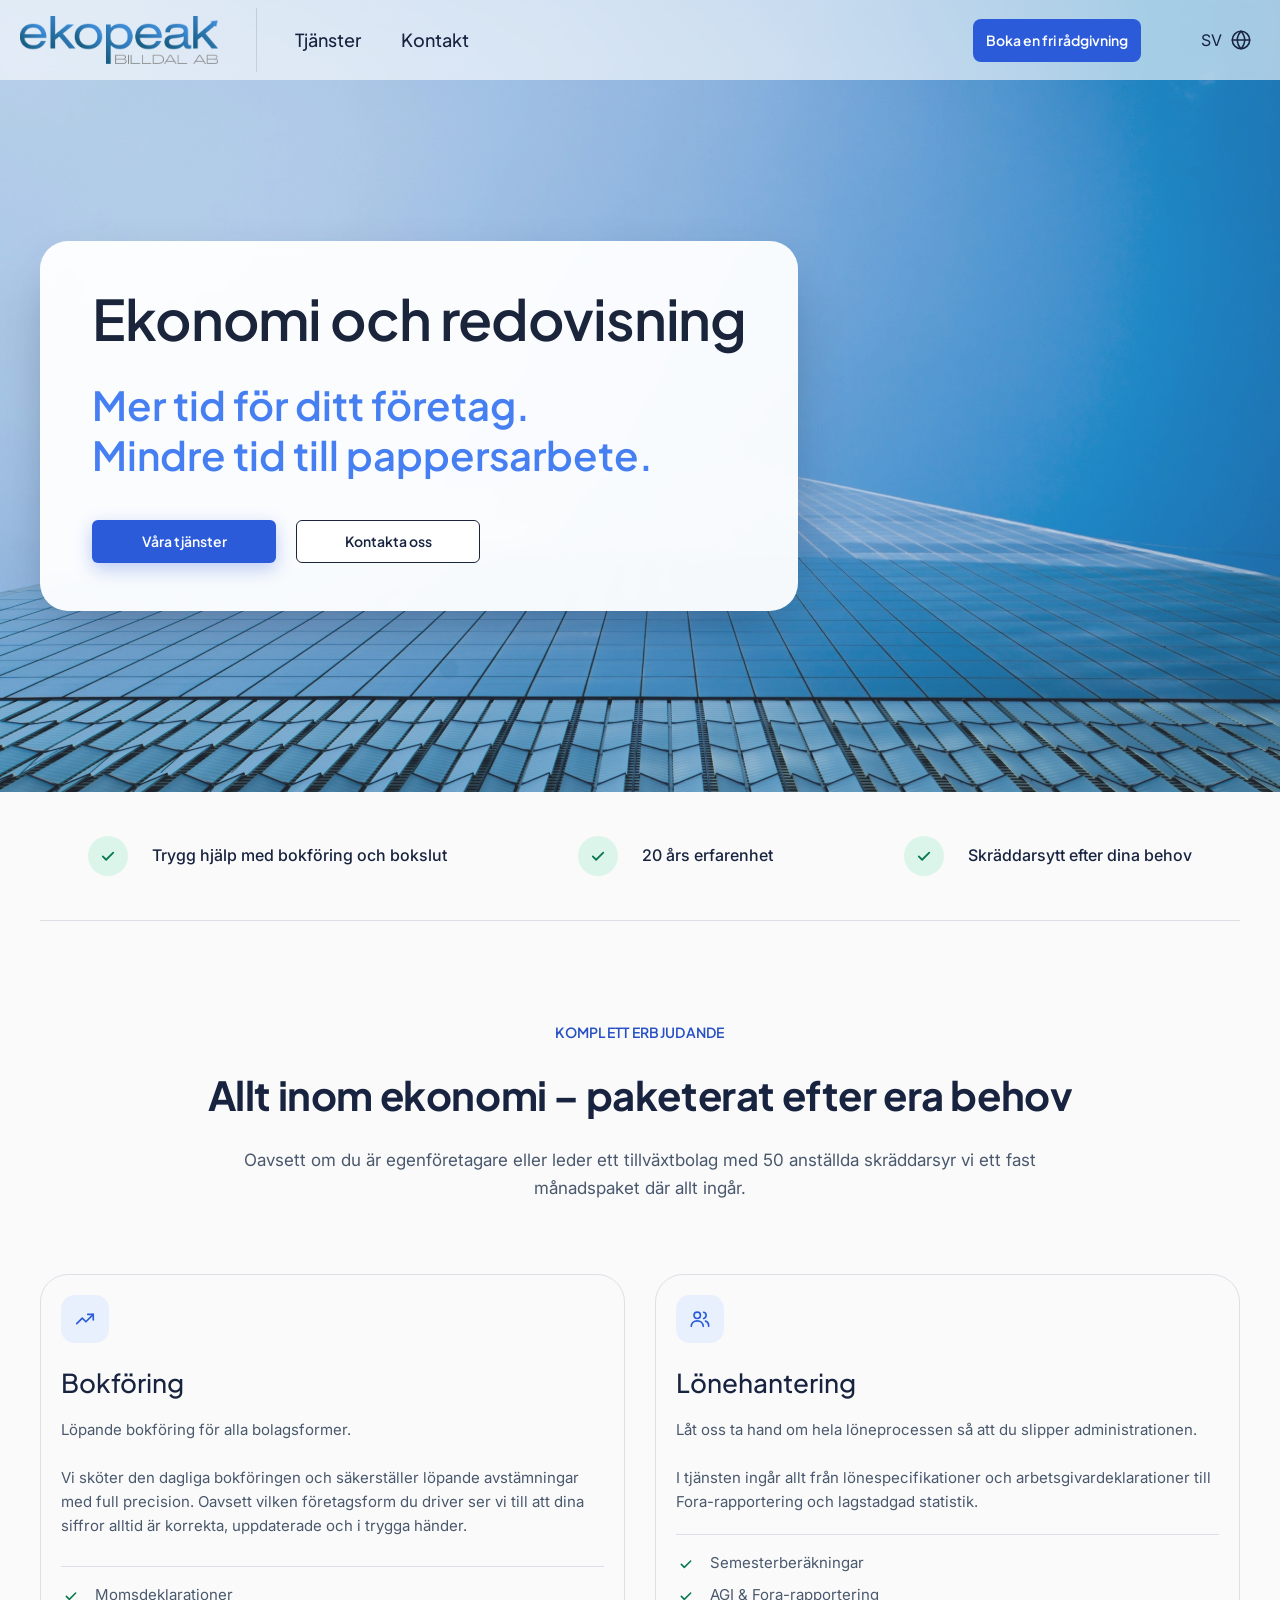
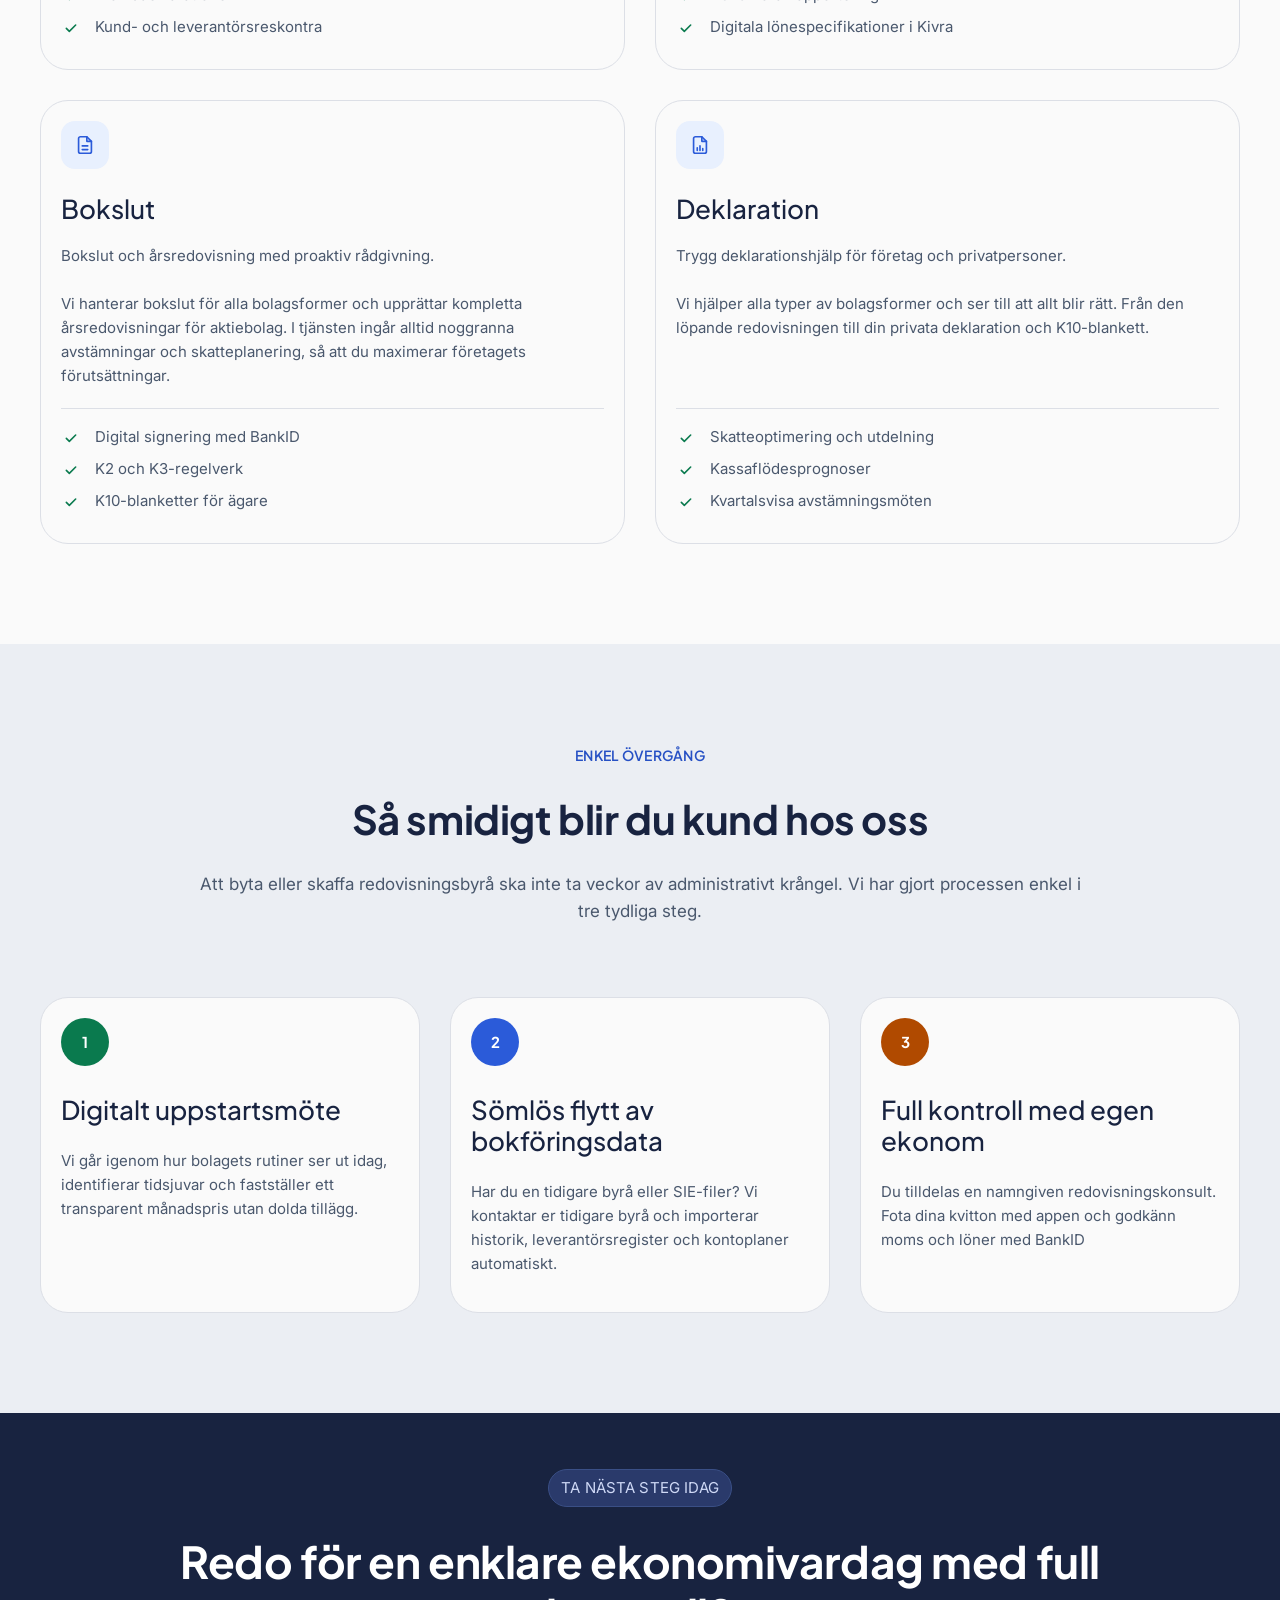
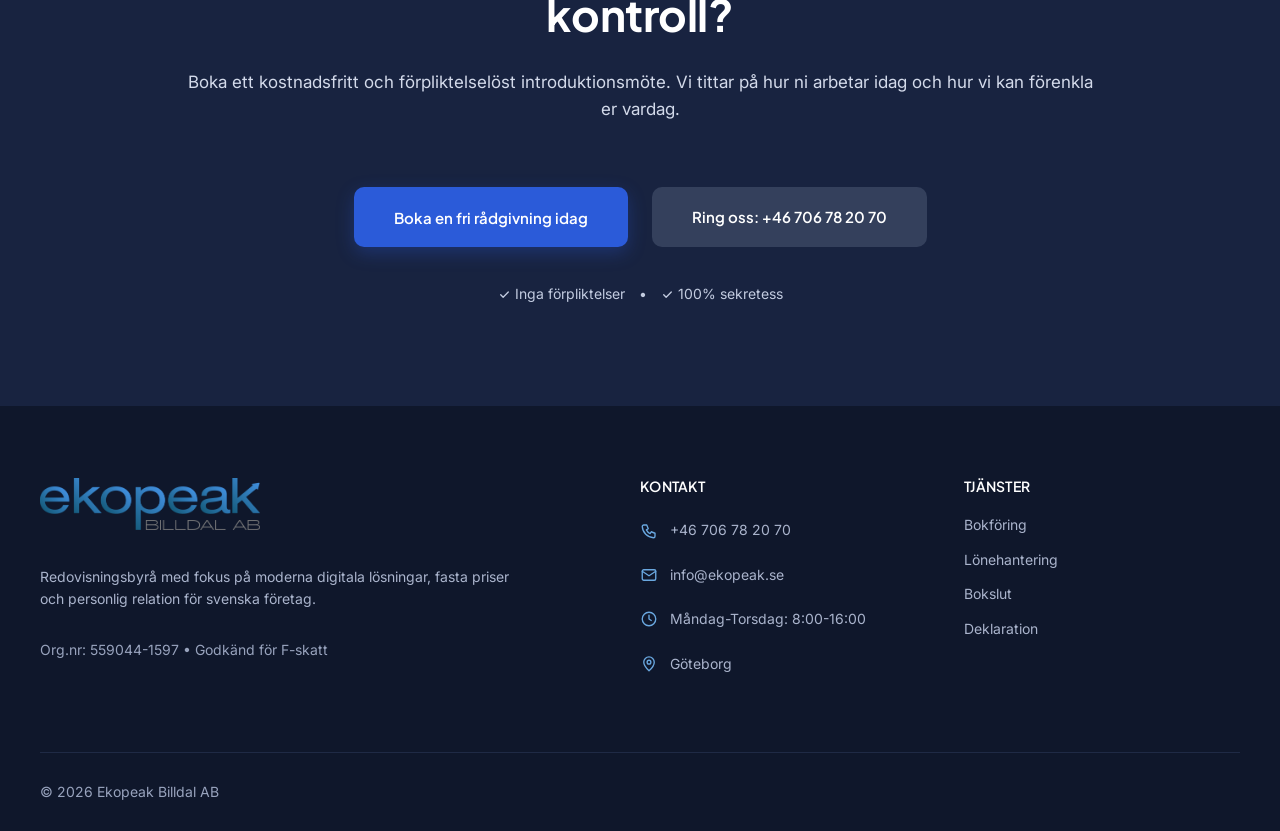
==== commit b4dc8907: "Hero: text i angivna färger på ljus panel, bilden behåller sin blå färg Co-Authored-By: Claude Sonne" ====
--- a/index.html
+++ b/index.html
@@ -48,6 +48,7 @@
     <img class="hero__bg" src="images/hero.jpg" alt="">
     <div class="hero__overlay"></div>
     <div class="container hero__content">
+      <div class="hero__panel">
       <div class="hero__text" tabindex="0">
         <h1 data-i18n="hero_h1">Ekonomi och redovisning</h1>
       <p class="hero__tagline" data-i18n="hero_tag">Mer tid för ditt företag.<br>Mindre tid till pappersarbete.</p>
@@ -55,6 +56,7 @@
       <div class="hero__actions">
         <a href="#tjanster" class="btn btn--primary" data-i18n="hero_btn1">Våra tjänster</a>
         <a href="#kontakt" class="btn btn--white" data-i18n="hero_btn2">Kontakta oss</a>
+      </div>
       </div>
     </div>
   </section>
--- a/css/style.css
+++ b/css/style.css
@@ -127,21 +127,24 @@
 }
 .hero__overlay {
   position: absolute; inset: 0; z-index: -1;
-  /* 20 % #94A9D2 + ljus tvätt bakom texten så att kontrasten alltid är minst 4,5:1 */
-  background:
-    linear-gradient(90deg, rgba(255,255,255,.84) 0%, rgba(255,255,255,.78) 52%, rgba(255,255,255,.12) 82%),
-    rgba(148, 169, 210, .2);
-}
-@media (max-width: 960px) {
-  .hero__overlay { background: linear-gradient(rgba(255,255,255,.8), rgba(255,255,255,.8)), rgba(148, 169, 210, .2); }
+  background: rgba(148, 169, 210, .2); /* #94A9D2 med 20 % opacitet */
+}
+/* Texten ligger på en ljus panel så att bilden kan vara kvar i sin fulla blå färg */
+.hero__panel {
+  width: fit-content; max-width: min(100%, 820px);
+  padding: 44px 52px 48px; border-radius: 28px;
+  background: rgba(255, 255, 255, .95);
+  -webkit-backdrop-filter: blur(6px); backdrop-filter: blur(6px);
+  box-shadow: 0 24px 60px -20px rgba(10, 25, 60, .45);
 }
 .hero__content { padding-block: calc(var(--header-h) + 60px) 80px; }
-.hero h1 { font-size: clamp(2.25rem, 5vw, 3.5rem); font-weight: 600; color: var(--navy); letter-spacing: -.02em; }
+.hero h1 { font-size: clamp(2.25rem, 5vw, 3.5rem); font-weight: 600; color: #1A243B; letter-spacing: -.02em; }
 .hero__tagline {
-  margin-top: 50px; font-family: var(--font-head); font-weight: 600;
-  font-size: clamp(1.5rem, 3.2vw, 2.5rem); line-height: 1.25; color: #1d44ad;
-}
-.hero__actions { display: flex; flex-wrap: wrap; gap: 43px; margin-top: 88px; }
+  margin-top: 28px; font-family: var(--font-head); font-weight: 600;
+  font-size: clamp(1.5rem, 3.2vw, 2.5rem); line-height: 1.25; color: #467FF1;
+}
+.hero__actions { display: flex; flex-wrap: wrap; gap: 20px; margin-top: 40px; }
+.hero__panel .btn--white { border: 1.5px solid #1A243B; box-shadow: none; }
 .hero__actions .btn { min-width: 184px; height: 43px; padding-block: 0; }
 
 /* Trust bar */
@@ -330,7 +333,8 @@
 }
 @media (max-width: 560px) {
   .hero { min-height: 88vh; min-height: 88svh; }
-  .hero__actions { margin-top: 36px; gap: 16px; }
+  .hero__panel { padding: 28px 22px 30px; border-radius: 22px; }
+  .hero__actions { margin-top: 28px; gap: 12px; }
   .footer__grid { grid-template-columns: 1fr; }
   .cta__actions { gap: 16px; margin-top: 40px; }
   .btn--lg { padding: 16px 28px; width: 100%; }
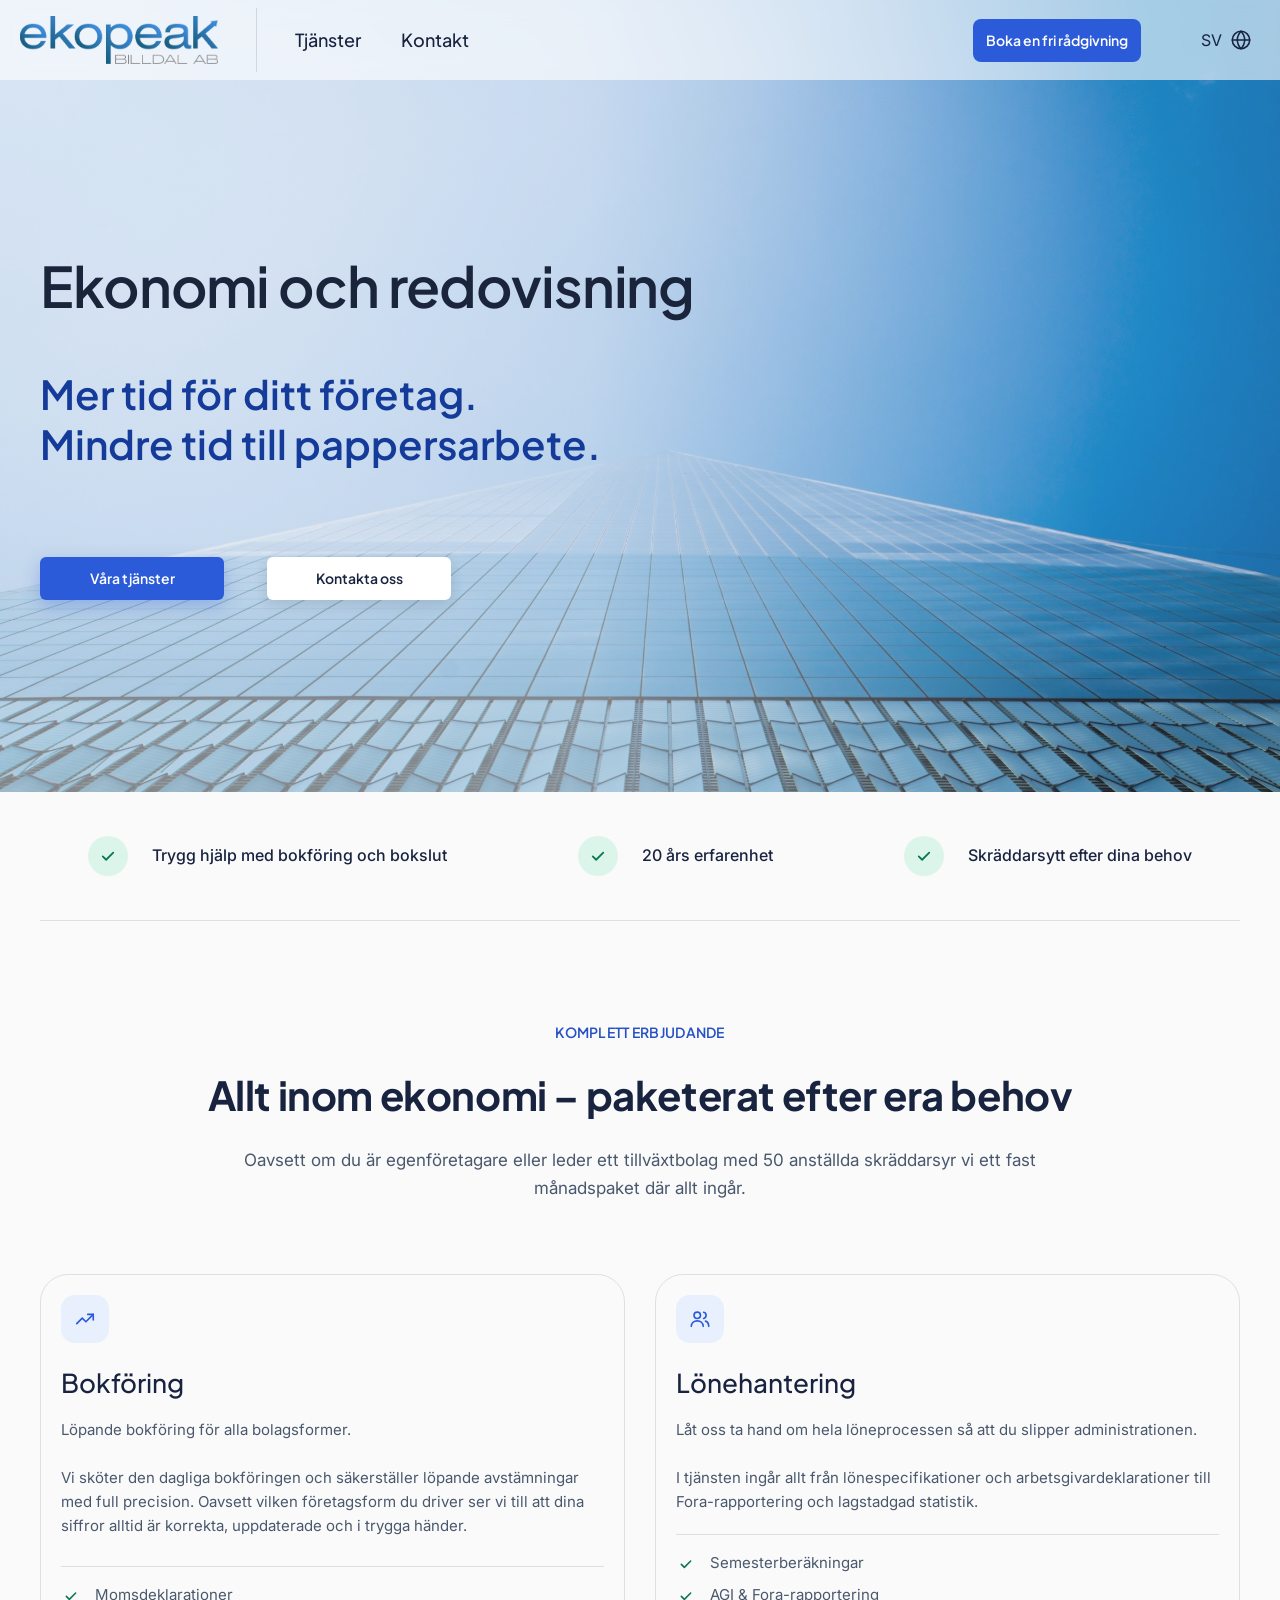
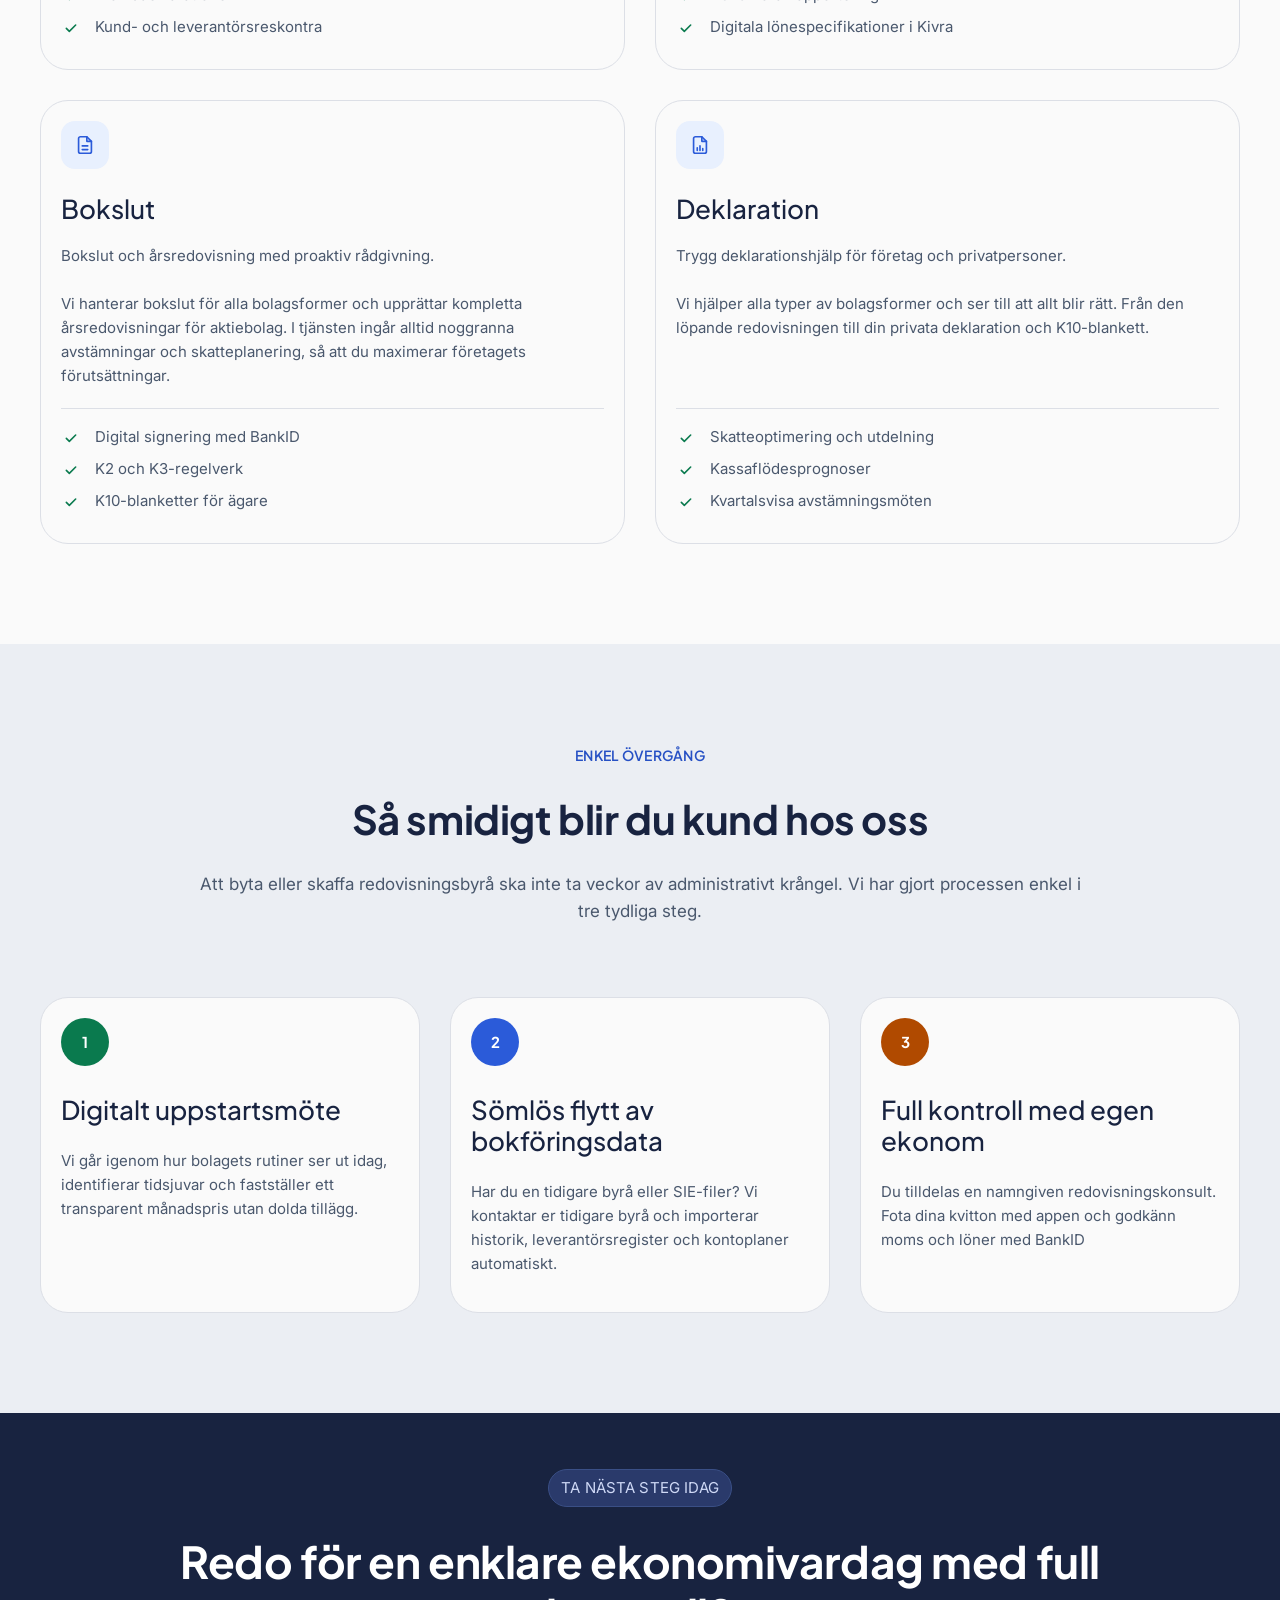
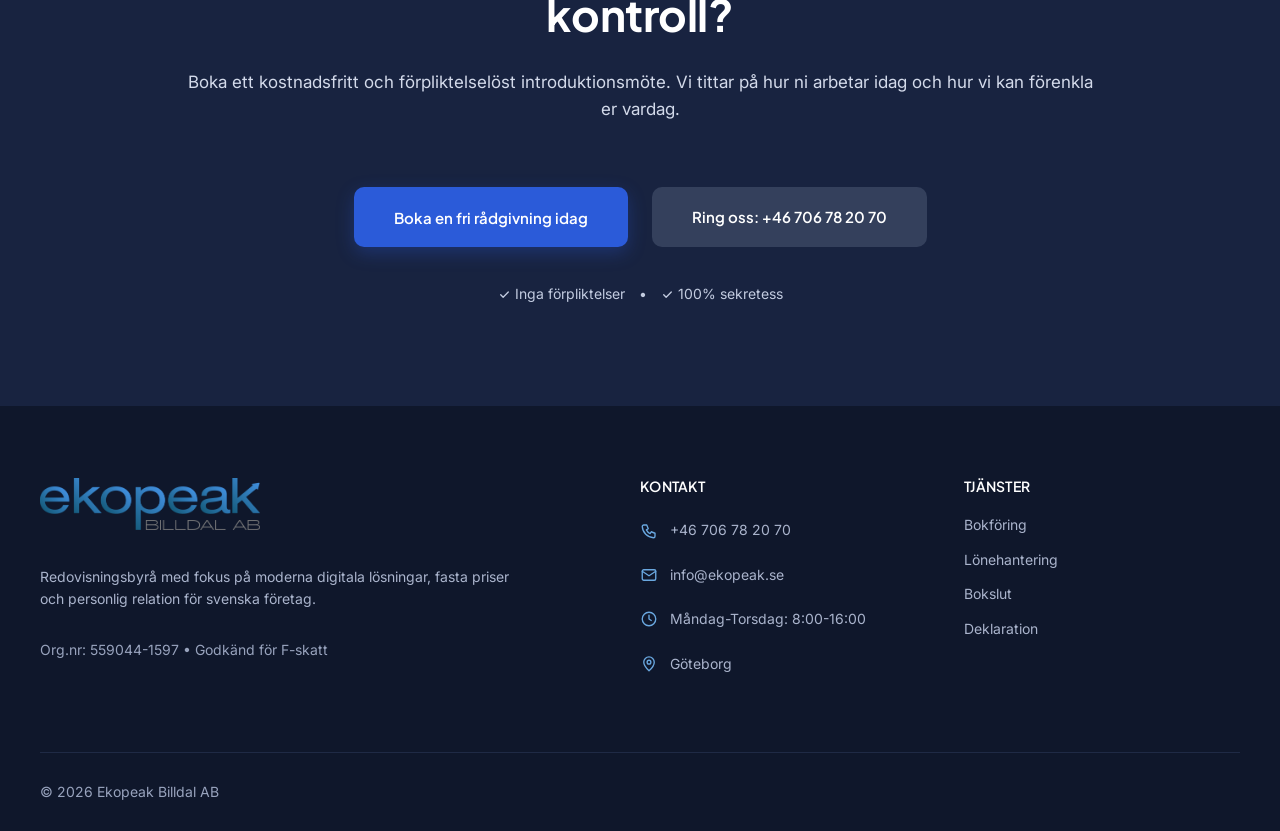
==== commit 82dfd62a: "Hero som i Figma: ljus tvätt som tonar ut, mörkblå undertext med hög kontrast Co-Authored-By: Claude" ====
--- a/index.html
+++ b/index.html
@@ -48,7 +48,6 @@
     <img class="hero__bg" src="images/hero.jpg" alt="">
     <div class="hero__overlay"></div>
     <div class="container hero__content">
-      <div class="hero__panel">
       <div class="hero__text" tabindex="0">
         <h1 data-i18n="hero_h1">Ekonomi och redovisning</h1>
       <p class="hero__tagline" data-i18n="hero_tag">Mer tid för ditt företag.<br>Mindre tid till pappersarbete.</p>
@@ -56,7 +55,6 @@
       <div class="hero__actions">
         <a href="#tjanster" class="btn btn--primary" data-i18n="hero_btn1">Våra tjänster</a>
         <a href="#kontakt" class="btn btn--white" data-i18n="hero_btn2">Kontakta oss</a>
-      </div>
       </div>
     </div>
   </section>
--- a/css/style.css
+++ b/css/style.css
@@ -127,24 +127,21 @@
 }
 .hero__overlay {
   position: absolute; inset: 0; z-index: -1;
-  background: rgba(148, 169, 210, .2); /* #94A9D2 med 20 % opacitet */
-}
-/* Texten ligger på en ljus panel så att bilden kan vara kvar i sin fulla blå färg */
-.hero__panel {
-  width: fit-content; max-width: min(100%, 820px);
-  padding: 44px 52px 48px; border-radius: 28px;
-  background: rgba(255, 255, 255, .95);
-  -webkit-backdrop-filter: blur(6px); backdrop-filter: blur(6px);
-  box-shadow: 0 24px 60px -20px rgba(10, 25, 60, .45);
+  /* Som i Figma: ljus tvätt (45 %) till vänster som tonar ut mot höger, plus 20 % #94A9D2. Uppmätt: rubrik ≥ 8:1, undertext #143a9a ≥ 6:1 */
+  background:
+    linear-gradient(90deg, rgba(255,255,255,.45) 0%, rgba(255,255,255,.45) 46%, rgba(255,255,255,0) 86%),
+    rgba(148, 169, 210, .2);
+}
+@media (max-width: 960px) {
+  .hero__overlay { background: linear-gradient(rgba(255,255,255,.45), rgba(255,255,255,.45)), rgba(148, 169, 210, .2); }
 }
 .hero__content { padding-block: calc(var(--header-h) + 60px) 80px; }
 .hero h1 { font-size: clamp(2.25rem, 5vw, 3.5rem); font-weight: 600; color: #1A243B; letter-spacing: -.02em; }
 .hero__tagline {
-  margin-top: 28px; font-family: var(--font-head); font-weight: 600;
-  font-size: clamp(1.5rem, 3.2vw, 2.5rem); line-height: 1.25; color: #467FF1;
-}
-.hero__actions { display: flex; flex-wrap: wrap; gap: 20px; margin-top: 40px; }
-.hero__panel .btn--white { border: 1.5px solid #1A243B; box-shadow: none; }
+  margin-top: 50px; font-family: var(--font-head); font-weight: 600;
+  font-size: clamp(1.5rem, 3.2vw, 2.5rem); line-height: 1.25; color: #143a9a;
+}
+.hero__actions { display: flex; flex-wrap: wrap; gap: 43px; margin-top: 88px; }
 .hero__actions .btn { min-width: 184px; height: 43px; padding-block: 0; }
 
 /* Trust bar */
@@ -333,8 +330,7 @@
 }
 @media (max-width: 560px) {
   .hero { min-height: 88vh; min-height: 88svh; }
-  .hero__panel { padding: 28px 22px 30px; border-radius: 22px; }
-  .hero__actions { margin-top: 28px; gap: 12px; }
+  .hero__actions { margin-top: 36px; gap: 16px; }
   .footer__grid { grid-template-columns: 1fr; }
   .cta__actions { gap: 16px; margin-top: 40px; }
   .btn--lg { padding: 16px 28px; width: 100%; }
